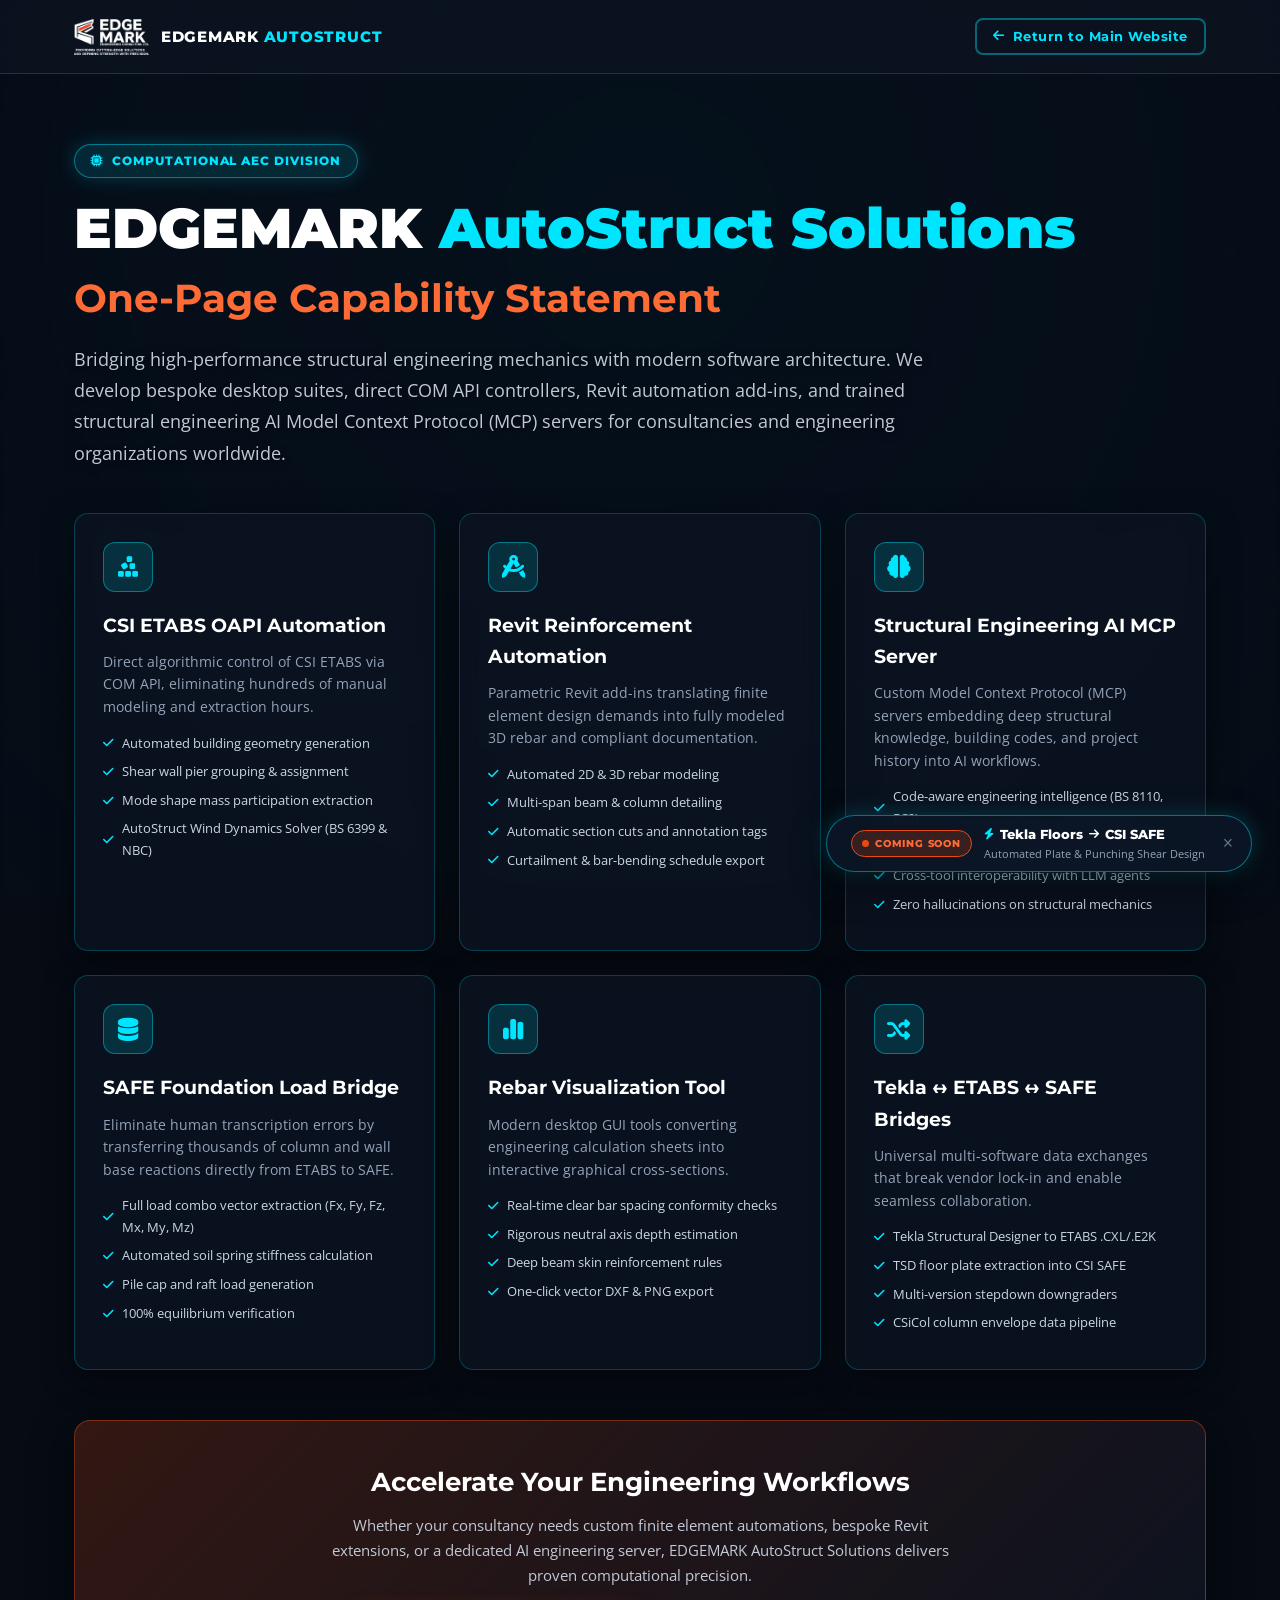
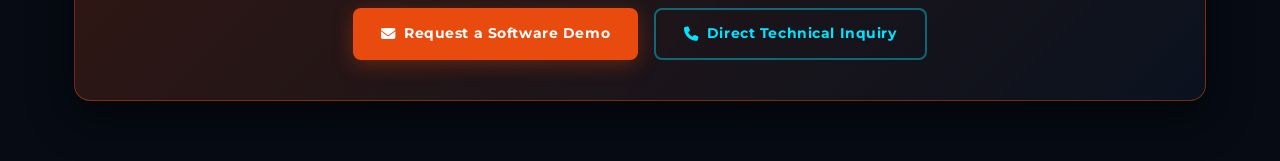
==== autostruct-capability.html @ 649b1bda "Fix NDT navigation buttons, restore matrix binary rain animation on automation cards, ensure front p" ====
<!DOCTYPE html>
<html lang="en">
<head>
  <meta charset="UTF-8" />
  <meta name="viewport" content="width=device-width, initial-scale=1.0" />
  <title>EDGEMARK AutoStruct Solutions | Capability Statement</title>
  <meta name="description" content="EDGEMARK AutoStruct Solutions — Computational engineering, custom software automation, AI MCP servers, and API integration for the AEC industry." />
  <link rel="icon" type="image/png" href="assets/images/logo-navbar.png" />
  <link rel="preconnect" href="https://fonts.googleapis.com" />
  <link rel="preconnect" href="https://fonts.gstatic.com" crossorigin />
  <link href="https://fonts.googleapis.com/css2?family=Montserrat:wght@400;600;700;800;900&family=Open+Sans:wght@400;500;600;700&family=Fira+Code:wght@400;600&display=swap" rel="stylesheet" />
  <link rel="stylesheet" href="https://cdnjs.cloudflare.com/ajax/libs/font-awesome/6.5.0/css/all.min.css" />
  <link rel="stylesheet" href="assets/css/style.css" />
  <style>
    body {
      background: #060b14;
      color: #e2e8f0;
      font-family: var(--font-body);
      position: relative;
      min-height: 100vh;
      overflow-x: hidden;
    }

    /* Fullscreen Matrix Background Canvas */
    #page-matrix-canvas {
      position: fixed;
      top: 0;
      left: 0;
      width: 100vw;
      height: 100vh;
      z-index: 0;
      pointer-events: none;
      opacity: 0.82;
      display: block;
    }

    /* Ambient gradient overlay so text remains 100% readable over falling code */
    .matrix-page-overlay {
      position: fixed;
      inset: 0;
      background: radial-gradient(circle at 50% 25%, rgba(6, 11, 20, 0.6) 0%, rgba(6, 11, 20, 0.88) 100%);
      z-index: 1;
      pointer-events: none;
    }

    .cap-back-nav {
      position: sticky;
      top: 0;
      z-index: 100;
      padding: 18px 0;
      background: rgba(11, 19, 32, 0.92);
      backdrop-filter: blur(12px);
      border-bottom: 1px solid rgba(0, 229, 255, 0.2);
    }

    .cap-hero {
      position: relative;
      z-index: 2;
      padding: 70px 0 60px;
    }

    .cap-badge {
      display: inline-flex;
      align-items: center;
      gap: 8px;
      background: rgba(0, 229, 255, 0.12);
      border: 1px solid rgba(0, 229, 255, 0.45);
      padding: 6px 16px;
      border-radius: 100px;
      color: #00e5ff;
      font-family: var(--font-head);
      font-size: 0.75rem;
      font-weight: 800;
      letter-spacing: 0.08em;
      text-transform: uppercase;
      margin-bottom: 18px;
      box-shadow: 0 0 20px rgba(0, 229, 255, 0.2);
    }

    .cap-title {
      font-family: var(--font-head);
      font-size: clamp(2.2rem, 4.5vw, 3.5rem);
      font-weight: 900;
      color: #ffffff;
      line-height: 1.15;
      margin-bottom: 18px;
    }

    .cap-subtitle {
      font-size: 1.15rem;
      color: #c2c9d6;
      max-width: 860px;
      line-height: 1.7;
      text-shadow: 0 2px 8px rgba(0, 0, 0, 0.7);
    }

    .cap-grid {
      display: grid;
      grid-template-columns: repeat(3, 1fr);
      gap: 24px;
      margin-top: 45px;
    }

    .cap-card {
      background: rgba(11, 19, 32, 0.85);
      backdrop-filter: blur(10px);
      border: 1px solid rgba(0, 229, 255, 0.22);
      border-radius: 14px;
      padding: 28px;
      transition: transform 0.3s ease, border-color 0.3s ease, box-shadow 0.3s ease;
      box-shadow: 0 10px 30px rgba(0, 0, 0, 0.5);
    }

    .cap-card:hover {
      transform: translateY(-5px);
      border-color: #00e5ff;
      box-shadow: 0 16px 45px rgba(0, 0, 0, 0.7), 0 0 25px rgba(0, 229, 255, 0.25);
    }

    .cap-card-icon {
      width: 50px;
      height: 50px;
      border-radius: 12px;
      background: rgba(0, 229, 255, 0.15);
      border: 1px solid rgba(0, 229, 255, 0.4);
      color: #00e5ff;
      display: flex;
      align-items: center;
      justify-content: center;
      font-size: 1.45rem;
      margin-bottom: 18px;
    }

    .cap-card h3 {
      font-family: var(--font-head);
      font-size: 1.18rem;
      font-weight: 700;
      color: #ffffff;
      margin-bottom: 10px;
    }

    .cap-card p {
      font-size: 0.88rem;
      color: #94a3b8;
      line-height: 1.6;
    }

    .cap-card ul {
      margin-top: 14px;
      padding-left: 0;
      list-style: none;
    }

    .cap-card ul li {
      font-size: 0.82rem;
      color: #cbd5e1;
      margin-bottom: 7px;
      display: flex;
      align-items: center;
      gap: 8px;
    }

    .cap-card ul li i {
      color: #00e5ff;
      font-size: 0.75rem;
    }

    .cap-cta {
      margin-top: 50px;
      background: linear-gradient(135deg, rgba(232, 75, 13, 0.2) 0%, rgba(11, 19, 32, 0.95) 100%);
      border: 1px solid rgba(232, 75, 13, 0.45);
      border-radius: 16px;
      padding: 40px;
      text-align: center;
      box-shadow: 0 14px 40px rgba(0, 0, 0, 0.6);
    }

    @media (max-width: 900px) {
      .cap-grid { grid-template-columns: 1fr; }
    }
  </style>
</head>
<body>

  <!-- Fullscreen Falling Matrix Digital Canvas -->
  <canvas id="page-matrix-canvas"></canvas>
  <div class="matrix-page-overlay"></div>

  <!-- Top Sticky Navigation Bar -->
  <header class="cap-back-nav">
    <div class="container" style="display:flex; justify-content:space-between; align-items:center;">
      <a href="index.html" style="display:flex; align-items:center; gap:12px; text-decoration:none;">
        <img src="assets/images/logo-navbar.png" alt="EDGEMARK" style="height:36px; width:auto;" />
        <span style="font-family:var(--font-head); font-weight:800; font-size:0.95rem; color:#fff; letter-spacing:0.05em;">EDGEMARK <span style="color:#00e5ff;">AUTOSTRUCT</span></span>
      </a>
      <a href="index.html#services" class="btn btn-outline" style="font-size:0.8rem; padding:6px 16px; border-color:rgba(0,229,255,0.4); color:#00e5ff;">
        <i class="fa-solid fa-arrow-left"></i> Return to Main Website
      </a>
    </div>
  </header>

  <!-- Capability Header -->
  <section class="cap-hero">
    <div class="container">
      <div class="cap-badge">
        <i class="fa-solid fa-microchip"></i> Computational AEC Division
      </div>
      <h1 class="cap-title">
        EDGEMARK <span style="color:#00e5ff;">AutoStruct Solutions</span><br />
        <span style="font-size:0.7em; color:var(--orange-light); font-weight:700;">One-Page Capability Statement</span>
      </h1>
      <p class="cap-subtitle">
        Bridging high-performance structural engineering mechanics with modern software architecture. We develop bespoke desktop suites, direct COM API controllers, Revit automation add-ins, and trained structural engineering AI Model Context Protocol (MCP) servers for consultancies and engineering organizations worldwide.
      </p>

      <!-- 6 Pillar Capabilities Grid -->
      <div class="cap-grid">

        <!-- 1: CSI ETABS Automation -->
        <div class="cap-card">
          <div class="cap-card-icon"><i class="fa-solid fa-cubes-stacked"></i></div>
          <h3>CSI ETABS OAPI Automation</h3>
          <p>Direct algorithmic control of CSI ETABS via COM API, eliminating hundreds of manual modeling and extraction hours.</p>
          <ul>
            <li><i class="fa-solid fa-check"></i> Automated building geometry generation</li>
            <li><i class="fa-solid fa-check"></i> Shear wall pier grouping &amp; assignment</li>
            <li><i class="fa-solid fa-check"></i> Mode shape mass participation extraction</li>
            <li><i class="fa-solid fa-check"></i> AutoStruct Wind Dynamics Solver (BS 6399 &amp; NBC)</li>
          </ul>
        </div>

        <!-- 2: Revit Reinforcement -->
        <div class="cap-card">
          <div class="cap-card-icon"><i class="fa-solid fa-compass-drafting"></i></div>
          <h3>Revit Reinforcement Automation</h3>
          <p>Parametric Revit add-ins translating finite element design demands into fully modeled 3D rebar and compliant documentation.</p>
          <ul>
            <li><i class="fa-solid fa-check"></i> Automated 2D &amp; 3D rebar modeling</li>
            <li><i class="fa-solid fa-check"></i> Multi-span beam &amp; column detailing</li>
            <li><i class="fa-solid fa-check"></i> Automatic section cuts and annotation tags</li>
            <li><i class="fa-solid fa-check"></i> Curtailment &amp; bar-bending schedule export</li>
          </ul>
        </div>

        <!-- 3: Trained AI MCP Server -->
        <div class="cap-card">
          <div class="cap-card-icon"><i class="fa-solid fa-brain"></i></div>
          <h3>Structural Engineering AI MCP Server</h3>
          <p>Custom Model Context Protocol (MCP) servers embedding deep structural knowledge, building codes, and project history into AI workflows.</p>
          <ul>
            <li><i class="fa-solid fa-check"></i> Code-aware engineering intelligence (BS 8110, EC2)</li>
            <li><i class="fa-solid fa-check"></i> Automated sanity checks on drift &amp; P-Delta</li>
            <li><i class="fa-solid fa-check"></i> Cross-tool interoperability with LLM agents</li>
            <li><i class="fa-solid fa-check"></i> Zero hallucinations on structural mechanics</li>
          </ul>
        </div>

        <!-- 4: Foundation Load Bridge -->
        <div class="cap-card">
          <div class="cap-card-icon"><i class="fa-solid fa-database"></i></div>
          <h3>SAFE Foundation Load Bridge</h3>
          <p>Eliminate human transcription errors by transferring thousands of column and wall base reactions directly from ETABS to SAFE.</p>
          <ul>
            <li><i class="fa-solid fa-check"></i> Full load combo vector extraction (Fx, Fy, Fz, Mx, My, Mz)</li>
            <li><i class="fa-solid fa-check"></i> Automated soil spring stiffness calculation</li>
            <li><i class="fa-solid fa-check"></i> Pile cap and raft load generation</li>
            <li><i class="fa-solid fa-check"></i> 100% equilibrium verification</li>
          </ul>
        </div>

        <!-- 5: Rebar Visualization Tool -->
        <div class="cap-card">
          <div class="cap-card-icon"><i class="fa-solid fa-chart-simple"></i></div>
          <h3>Rebar Visualization Tool</h3>
          <p>Modern desktop GUI tools converting engineering calculation sheets into interactive graphical cross-sections.</p>
          <ul>
            <li><i class="fa-solid fa-check"></i> Real-time clear bar spacing conformity checks</li>
            <li><i class="fa-solid fa-check"></i> Rigorous neutral axis depth estimation</li>
            <li><i class="fa-solid fa-check"></i> Deep beam skin reinforcement rules</li>
            <li><i class="fa-solid fa-check"></i> One-click vector DXF &amp; PNG export</li>
          </ul>
        </div>

        <!-- 6: Interoperability Bridges -->
        <div class="cap-card">
          <div class="cap-card-icon"><i class="fa-solid fa-shuffle"></i></div>
          <h3>Tekla &harr; ETABS &harr; SAFE Bridges</h3>
          <p>Universal multi-software data exchanges that break vendor lock-in and enable seamless collaboration.</p>
          <ul>
            <li><i class="fa-solid fa-check"></i> Tekla Structural Designer to ETABS .CXL/.E2K</li>
            <li><i class="fa-solid fa-check"></i> TSD floor plate extraction into CSI SAFE</li>
            <li><i class="fa-solid fa-check"></i> Multi-version stepdown downgraders</li>
            <li><i class="fa-solid fa-check"></i> CSiCol column envelope data pipeline</li>
          </ul>
        </div>

      </div>

      <!-- Capability CTA -->
      <div class="cap-cta">
        <h2 style="font-family:var(--font-head); font-size:1.6rem; color:#fff; margin-bottom:10px;">Accelerate Your Engineering Workflows</h2>
        <p style="color:#c2c9d6; max-width:650px; margin:0 auto 20px; font-size:0.95rem;">
          Whether your consultancy needs custom finite element automations, bespoke Revit extensions, or a dedicated AI engineering server, EDGEMARK AutoStruct Solutions delivers proven computational precision.
        </p>
        <div style="display:flex; justify-content:center; gap:16px; flex-wrap:wrap;">
          <a href="index.html#contact" class="btn btn-primary"><i class="fa-solid fa-envelope"></i> Request a Software Demo</a>
          <a href="mailto:wasleeyung@gmail.com" class="btn btn-outline" style="border-color:rgba(0,229,255,0.4); color:#00e5ff;"><i class="fa-solid fa-phone"></i> Direct Technical Inquiry</a>
        </div>
      </div>

    </div>
  </section>

  <!-- Fullscreen Matrix Rain Animation Engine -->
  <script>
    (function() {
      const canvas = document.getElementById('page-matrix-canvas');
      if (!canvas) return;
      const ctx = canvas.getContext('2d');

      let width = 0, height = 0, columns = 0, drops = [], speeds = [];
      const chars = '011001010111001010101011010010101XYZΔσμεθkN/m²ΣλETABS.SapModel.SetFrameLoad()def_calc_rebar_shear()=>0x4F8A;101010101010AutoStruct.run()Revit.CreateRebar()'.split('');
      const fontSize = 14;

      function resize() {
        width = canvas.width = window.innerWidth;
        height = canvas.height = window.innerHeight;
        columns = Math.max(1, Math.floor(width / fontSize));
        drops = [];
        speeds = [];
        for (let i = 0; i < columns; i++) {
          drops[i] = Math.random() * -60;
          speeds[i] = 1.8 + Math.random() * 1.6;
        }
      }

      resize();
      window.addEventListener('resize', resize);

      let lastTime = 0;
      const targetFps = 50;
      const interval = 1000 / targetFps;

      function draw(currentTime) {
        requestAnimationFrame(draw);

        if (currentTime - lastTime < interval) return;
        lastTime = currentTime;

        // Phosphor decay wash trail
        ctx.fillStyle = 'rgba(6, 11, 20, 0.16)';
        ctx.fillRect(0, 0, width, height);

        ctx.font = `${fontSize}px "Fira Code", "Courier New", monospace`;

        for (let i = 0; i < drops.length; i++) {
          const text = chars[Math.floor(Math.random() * chars.length)];
          const x = i * fontSize;
          const y = drops[i] * fontSize;

          // Glowing leader vs cyan matrix body
          if (Math.random() > 0.85) {
            ctx.fillStyle = '#ffffff';
            ctx.shadowBlur = 12;
            ctx.shadowColor = '#00f7ff';
          } else {
            ctx.fillStyle = '#00e5ff';
            ctx.shadowBlur = 6;
            ctx.shadowColor = '#0099cc';
          }

          ctx.fillText(text, x, y);

          if (y > height && Math.random() > 0.96) {
            drops[i] = 0;
          }
          drops[i] += speeds[i];
        }
      }

      requestAnimationFrame(draw);
    })();
  </script>

  <!-- Flashy Side Pill: Coming Soon (Tekla Floors -> CSI SAFE) -->
  <aside class="side-pill-ticker pill-visible" id="sidePillTicker" title="Next-Gen Feature Coming Soon">
    <div class="pill-pulse-ring"></div>
    <div class="pill-badge">
      <span class="pill-dot"></span>
      <span class="pill-tag">COMING SOON</span>
    </div>
    <div class="pill-text-wrap">
      <span class="pill-title"><i class="fa-solid fa-bolt" style="color:#00e5ff;"></i> Tekla Floors <i class="fa-solid fa-arrow-right"></i> CSI SAFE</span>
      <span class="pill-sub">Automated Plate &amp; Punching Shear Design</span>
    </div>
    <button class="pill-close" onclick="document.getElementById('sidePillTicker').style.display='none'" aria-label="Dismiss">&times;</button>
  </aside>

</body>
</html>
---- assets/css/style.css ----
/* ═══════════════════════════════════════════════════

   EDGEMARK Engineering Consulting Ltd.

   Portfolio Website — Main Stylesheet

   Brand: Navy #1A2D4F · Orange #E84B0D · White #FFFFFF

═══════════════════════════════════════════════════ */

/* ── RESET & BASE ───────────────────────────────── */

*, *::before, *::after { box-sizing: border-box; margin: 0; padding: 0; }

:root {

  --navy:        #1A2D4F;

  --navy-dark:   #111E34;

  --navy-light:  #243B63;

  --orange:      #E84B0D;

  --orange-light:#FF6B35;

  --white:       #FFFFFF;

  --off-white:   #F5F6FA;

  --gray-100:    #F0F2F7;

  --gray-200:    #DDE1EC;

  --gray-400:    #8A93A8;

  --gray-600:    #555F7A;

  --gray-800:    #2E3A54;

  --font-head: 'Montserrat', sans-serif;

  --font-body: 'Open Sans', sans-serif;

  --radius:      12px;

  --radius-lg:   20px;

  --shadow-sm:   0 2px 12px rgba(26,45,79,0.08);

  --shadow-md:   0 8px 32px rgba(26,45,79,0.14);

  --shadow-lg:   0 20px 60px rgba(26,45,79,0.20);

  --transition:  0.3s cubic-bezier(0.4, 0, 0.2, 1);

  --nav-h:       88px;

}

html { scroll-behavior: smooth; font-size: 16px; }

body {

  font-family: var(--font-body);

  color: var(--gray-800);

  background: var(--white);

  line-height: 1.65;

  overflow-x: hidden;

}

a { color: inherit; text-decoration: none; }

ul { list-style: none; }

img { max-width: 100%; display: block; }

button { cursor: pointer; border: none; background: none; }

/* ── UTILITY ─────────────────────────────────────── */

.container { max-width: 1180px; margin: 0 auto; padding: 0 24px; }

.section { padding: 100px 0; }

.section-dark { background: var(--navy-dark); }

.accent { color: var(--orange); }

.accent-icon { color: var(--orange); font-size: 1.8rem; margin-right: 16px; }

.section-label {

  font-family: var(--font-head);

  font-size: 0.72rem;

  font-weight: 700;

  letter-spacing: 0.18em;

  text-transform: uppercase;

  color: var(--orange);

  margin-bottom: 10px;

}

.section-label.light { color: var(--orange-light); }

.section-title {

  font-family: var(--font-head);

  font-size: clamp(2rem, 4vw, 2.8rem);

  font-weight: 800;

  color: var(--navy);

  line-height: 1.15;

  margin-bottom: 16px;

}

.section-title.light { color: var(--white); }

.section-desc {

  font-size: 1.05rem;

  color: var(--gray-600);

  max-width: 580px;

}

.section-desc.light { color: var(--gray-200); }

.section-header { text-align: center; margin-bottom: 64px; }

.section-header .section-desc { margin: 0 auto; }

/* ── BUTTONS ─────────────────────────────────────── */

.btn {

  display: inline-flex;

  align-items: center;

  gap: 8px;

  font-family: var(--font-head);

  font-weight: 700;

  font-size: 0.9rem;

  letter-spacing: 0.04em;

  padding: 12px 28px;

  border-radius: 8px;

  transition: var(--transition);

  cursor: pointer;

}

.btn-primary {

  background: var(--orange);

  color: var(--white);

  box-shadow: 0 4px 20px rgba(232,75,13,0.35);

}

.btn-primary:hover {

  background: var(--orange-light);

  transform: translateY(-2px);

  box-shadow: 0 8px 28px rgba(232,75,13,0.45);

}

.btn-outline {

  background: transparent;

  color: var(--white);

  border: 2px solid rgba(255,255,255,0.4);

}

.btn-outline:hover {

  background: rgba(255,255,255,0.1);

  border-color: var(--white);

}

.btn-lg { padding: 16px 36px; font-size: 1rem; border-radius: 10px; }

.btn-block { width: 100%; justify-content: center; }

/* ── NAVBAR ──────────────────────────────────────── */

.navbar {

  position: fixed;

  top: 0; left: 0; right: 0;

  height: var(--nav-h);

  z-index: 1000;

  transition: background var(--transition), box-shadow var(--transition);

}

.navbar.scrolled {

  background: var(--navy-dark);

  box-shadow: var(--shadow-md);

}

.nav-container {

  max-width: 1200px;

  margin: 0 auto;

  padding: 0 24px;

  height: 100%;

  display: flex;

  align-items: center;

  gap: 36px;

}

.nav-logo {

  display: flex;

  align-items: center;

  text-decoration: none;

  padding: 4px 0;

}

.nav-logo img {

  height: 64px;

  max-height: 72px;

  width: auto;

  object-fit: contain;

  display: block;

  transition: transform 0.3s ease, filter 0.3s ease;

  filter: drop-shadow(0 2px 8px rgba(0,0,0,0.5));

}

.nav-logo:hover img {

  transform: scale(1.05);

  filter: drop-shadow(0 4px 14px rgba(232,75,13,0.35));

}

.nav-links {

  display: flex;

  gap: 32px;

  flex: 1;

  justify-content: center;

}

.nav-link {

  font-family: var(--font-head);

  font-size: 0.85rem;

  font-weight: 600;

  letter-spacing: 0.04em;

  color: rgba(255,255,255,0.8);

  transition: color var(--transition);

  position: relative;

  padding-bottom: 4px;

}

.nav-link::after {

  content: '';

  position: absolute;

  bottom: 0; left: 0;

  width: 0; height: 2px;

  background: var(--orange);

  transition: width var(--transition);

}

.nav-link:hover, .nav-link.active { color: var(--white); }

.nav-link:hover::after, .nav-link.active::after { width: 100%; }

.nav-cta { flex-shrink: 0; }

.nav-hamburger {

  display: none;

  flex-direction: column;

  gap: 5px;

  padding: 8px;

  margin-left: auto;

}

.nav-hamburger span {

  display: block;

  width: 24px; height: 2px;

  background: var(--white);

  border-radius: 2px;

  transition: var(--transition);

}

/* ── HERO ────────────────────────────────────────── */

.hero {

  min-height: 100vh;

  background: var(--navy-dark);

  position: relative;

  display: flex;

  align-items: center;

  overflow: hidden;

}

/* Background Construction Slider */

.hero-slider {

  position: absolute;

  inset: 0;

  z-index: 0;

  overflow: hidden;

}

.hero-slide {
  position: absolute;
  inset: 0;
  background-size: cover;
  background-position: center center;
  opacity: 0;
  transform: translateX(45px) scale(1.05);
  transition: opacity 1.8s ease-in-out, transform 6s cubic-bezier(0.16, 1, 0.3, 1);
  filter: brightness(0.38) contrast(1.15);
  pointer-events: none;
  will-change: opacity, transform;
}

.hero-slide.active {
  opacity: 1;
  transform: translateX(0) scale(1);
}

.hero-slide.prev {
  opacity: 0;
  transform: translateX(-45px) scale(0.97);
  transition: opacity 1.8s ease-in-out, transform 1.8s ease-in-out;
}

.hero-bg-grid {

  position: absolute;

  inset: 0;

  z-index: 1;

  background-image:

    linear-gradient(rgba(255,255,255,0.03) 1px, transparent 1px),

    linear-gradient(90deg, rgba(255,255,255,0.03) 1px, transparent 1px);

  background-size: 60px 60px;

}

.hero-bg-overlay {

  position: absolute;

  inset: 0;

  z-index: 1;

  background: linear-gradient(135deg, rgba(17, 30, 52, 0.85) 0%, rgba(17, 30, 52, 0.65) 50%, rgba(17, 30, 52, 0.90) 100%),

              radial-gradient(ellipse at 70% 50%, rgba(232,75,13,0.18) 0%, transparent 65%);

}

.hero-container {

  position: relative;

  z-index: 2;

  max-width: 1180px;

  margin: 0 auto;

  padding: 120px 24px 80px;

}

.hero-badge {

  display: inline-flex;

  align-items: center;

  gap: 10px;

  background: rgba(232,75,13,0.12);

  border: 1px solid rgba(232,75,13,0.3);

  border-radius: 100px;

  padding: 8px 18px;

  font-family: var(--font-head);

  font-size: 0.75rem;

  font-weight: 700;

  letter-spacing: 0.1em;

  text-transform: uppercase;

  color: var(--orange-light);

  margin-bottom: 28px;

}

.hero-badge-dot {

  width: 8px; height: 8px;

  background: var(--orange);

  border-radius: 50%;

  animation: pulse 2s infinite;

}

@keyframes pulse {

  0%, 100% { opacity: 1; transform: scale(1); }

  50% { opacity: 0.6; transform: scale(1.3); }

}

.hero-title {

  font-family: var(--font-head);

  font-size: clamp(3rem, 7vw, 5.5rem);

  font-weight: 900;

  line-height: 1.05;

  color: var(--white);

  margin-bottom: 24px;

}

.hero-title-line { display: block; }

.hero-title-line.accent { color: var(--orange); }

.hero-subtitle {

  font-size: clamp(1rem, 1.8vw, 1.2rem);

  color: rgba(255,255,255,0.72);

  max-width: 620px;

  line-height: 1.7;

  margin-bottom: 44px;

}

.hero-actions { display: flex; gap: 16px; flex-wrap: wrap; margin-bottom: 72px; }

.hero-stats {

  display: flex;

  gap: 0;

  align-items: center;

  flex-wrap: wrap;

  border-top: 1px solid rgba(255,255,255,0.1);

  padding-top: 40px;

}

.stat-item {

  display: flex;

  flex-direction: column;

  padding: 0 40px 0 0;

}

.stat-item:first-child { padding-left: 0; }

.stat-number {

  font-family: var(--font-head);

  font-size: 2.4rem;

  font-weight: 900;

  color: var(--orange);

  line-height: 1;

}

.stat-unit {

  font-family: var(--font-head);

  font-size: 1.5rem;

  font-weight: 900;

  color: var(--orange);

}

.stat-label {

  font-size: 0.78rem;

  color: rgba(255,255,255,0.5);

  font-weight: 500;

  margin-top: 6px;

  letter-spacing: 0.03em;

}

.stat-divider {

  width: 1px;

  height: 50px;

  background: rgba(255,255,255,0.1);

  margin: 0 40px;

}

.hero-scroll {

  position: absolute;

  bottom: 32px; left: 50%;

  transform: translateX(-50%);

  color: rgba(255,255,255,0.4);

  font-size: 1.3rem;

  animation: bounce 2s infinite;

  z-index: 2;

}

@keyframes bounce {

  0%, 100% { transform: translateX(-50%) translateY(0); }

  50% { transform: translateX(-50%) translateY(8px); }

}

/* ── MARQUEE ─────────────────────────────────────── */

.marquee-strip {

  background: var(--orange);

  padding: 14px 0;

  overflow: hidden;

}

.marquee-track {

  display: flex;

  gap: 32px;

  animation: marquee 30s linear infinite;

  white-space: nowrap;

}

.marquee-track span {

  font-family: var(--font-head);

  font-size: 0.8rem;

  font-weight: 700;

  letter-spacing: 0.08em;

  text-transform: uppercase;

  color: var(--white);

  flex-shrink: 0;

}

.marquee-track .dot { opacity: 0.6; }

@keyframes marquee {

  from { transform: translateX(0); }

  to { transform: translateX(-50%); }

}

/* ── ABOUT ───────────────────────────────────────── */

.about-grid {

  display: grid;

  grid-template-columns: 1fr 1fr;

  gap: 80px;

  align-items: center;

}

.about-visual { position: relative; }

.about-logo-block {

  position: relative;

  background: var(--gray-100);

  border-radius: var(--radius-lg);

  padding: 48px;

  display: flex;

  align-items: center;

  justify-content: center;

  overflow: hidden;

}

.about-logo-block::before {

  content: '';

  position: absolute;

  top: 0; left: 0;

  width: 6px; height: 100%;

  background: var(--orange);

  border-radius: var(--radius-lg) 0 0 var(--radius-lg);

}

.about-logo-img { max-width: 340px; width: 100%; }

.about-portrait-img {

  width: 100%;

  max-width: 360px;

  height: 420px;

  object-fit: cover;

  object-position: center top;

  border-radius: var(--radius);

  box-shadow: 0 16px 40px rgba(0, 0, 0, 0.45);

}

.about-cards {

  display: grid;

  grid-template-columns: 1fr 1fr 1fr;

  gap: 12px;

  margin-top: 20px;

}

.mini-card {

  background: var(--navy-dark);

  color: var(--white);

  border-radius: 10px;

  padding: 14px 12px;

  text-align: center;

  font-family: var(--font-head);

  font-size: 0.72rem;

  font-weight: 700;

  letter-spacing: 0.03em;

  display: flex;

  flex-direction: column;

  align-items: center;

  gap: 8px;

  transition: var(--transition);

}

.mini-card i { font-size: 1.3rem; color: var(--orange); }

.mini-card:hover { background: var(--navy); transform: translateY(-3px); }

.about-lead {

  font-size: 1.15rem;

  font-weight: 600;

  color: var(--navy);

  line-height: 1.6;

  margin-bottom: 20px;

}

.about-body { color: var(--gray-600); margin-bottom: 16px; line-height: 1.75; }

.about-tagline {

  display: flex;

  align-items: flex-start;

  gap: 14px;

  background: var(--navy-dark);

  color: var(--white);

  border-radius: 10px;

  padding: 20px 24px;

  margin-top: 32px;

}

.about-tagline i { color: var(--orange); font-size: 1.5rem; flex-shrink: 0; margin-top: 4px; }

.about-tagline blockquote {

  font-family: var(--font-head);

  font-weight: 700;

  font-size: 1rem;

  line-height: 1.5;

  font-style: normal;

}

/* ── SPECIALIZATIONS SEGMENT ────────────────────── */

.specs-quad-grid {

  display: grid;

  grid-template-columns: repeat(2, 1fr);

  gap: 32px;

}

.spec-quad-card {

  background: rgba(255, 255, 255, 0.04);

  border: 1px solid rgba(255, 255, 255, 0.09);

  border-radius: var(--radius-lg);

  padding: 38px 32px;

  display: flex;

  flex-direction: column;

  position: relative;

  overflow: hidden;

  transition: var(--transition);

}

.spec-quad-card:hover {

  background: rgba(255, 255, 255, 0.07);

  border-color: var(--orange);

  transform: translateY(-6px);

  box-shadow: 0 20px 50px rgba(0,0,0,0.4);

}

.spec-card-matrix {

  border-color: rgba(0, 229, 255, 0.25);

  box-shadow: inset 0 0 30px rgba(0, 180, 255, 0.05);

}

.spec-card-matrix:hover {

  border-color: #00e5ff !important;

  box-shadow: 0 20px 50px rgba(0,0,0,0.5), inset 0 0 30px rgba(0, 229, 255, 0.12) !important;

}

.spec-card-top {

  display: flex;

  align-items: center;

  justify-content: space-between;

  margin-bottom: 22px;

}

.spec-quad-icon {

  width: 58px;

  height: 58px;

  border-radius: 14px;

  background: rgba(232, 75, 13, 0.14);

  border: 1px solid rgba(232, 75, 13, 0.3);

  display: flex;

  align-items: center;

  justify-content: center;

  font-size: 1.5rem;

  color: var(--orange);

}

.spec-tag-accent {

  font-family: var(--font-head);

  font-size: 0.7rem;

  font-weight: 700;

  letter-spacing: 0.06em;

  text-transform: uppercase;

  color: var(--orange-light);

  background: rgba(232, 75, 13, 0.1);

  border: 1px solid rgba(232, 75, 13, 0.25);

  padding: 5px 12px;

  border-radius: 100px;

}

.spec-quad-card h3 {

  font-family: var(--font-head);

  font-size: 1.35rem;

  font-weight: 800;

  color: #ffffff;

  margin-bottom: 12px;

  line-height: 1.3;

}

.spec-lead {

  font-size: 0.95rem;

  color: #c0c8d6;

  line-height: 1.65;

  margin-bottom: 22px;

}

/* Video player wrap inside Construction Sequence card */
.spec-video-wrap {
  position: relative;
  width: 100%;
  height: 230px;
  border-radius: 10px;
  overflow: hidden;
  margin-bottom: 20px;
  border: 1px solid rgba(255, 255, 255, 0.18);
  box-shadow: 0 8px 24px rgba(0, 0, 0, 0.45);
  background: #000000;
  display: flex;
  align-items: center;
  justify-content: center;
}
.spec-video-player {
  width: 100%;
  height: 100%;
  object-fit: contain;
  display: block;
  background-color: #000000;
}
.spec-video-badge {
  position: absolute;
  bottom: 10px;
  left: 12px;
  background: rgba(11, 19, 32, 0.85);
  backdrop-filter: blur(6px);
  color: #fff;
  font-family: var(--font-head);
  font-size: 0.7rem;
  font-weight: 700;
  letter-spacing: 0.04em;
  padding: 4px 10px;
  border-radius: 6px;
  display: flex;
  align-items: center;
  gap: 6px;
  border: 1px solid rgba(255, 255, 255, 0.15);
}
.spec-video-badge i {
  color: var(--orange-light);
  font-size: 0.65rem;
}

.spec-pt-media-strip {

  display: grid;

  grid-template-columns: repeat(3, 1fr);

  gap: 10px;

  margin-bottom: 20px;

}

.spec-pt-thumb {

  position: relative;

  height: 85px;

  border-radius: 8px;

  overflow: hidden;

  border: 1px solid rgba(255, 255, 255, 0.15);

  box-shadow: 0 4px 12px rgba(0, 0, 0, 0.3);

  transition: var(--transition);

}

.spec-pt-thumb img {

  width: 100%;

  height: 100%;

  object-fit: cover;

  display: block;

  transition: transform 0.4s ease;

}

.spec-pt-thumb:hover img {

  transform: scale(1.08);

}

.pt-thumb-label {

  position: absolute;

  bottom: 0;

  left: 0;

  right: 0;

  background: rgba(11, 19, 32, 0.85);

  backdrop-filter: blur(4px);

  color: #fff;

  font-size: 0.65rem;

  font-weight: 700;

  padding: 3px 6px;

  display: flex;

  align-items: center;

  gap: 4px;

}

.pt-thumb-label i {

  color: var(--orange-light);

  font-size: 0.65rem;

}

.spec-bullets {

  display: flex;

  flex-direction: column;

  gap: 10px;

  margin-bottom: 26px;

}

.spec-bullets li {

  display: flex;

  align-items: flex-start;

  gap: 12px;

  font-size: 0.88rem;

  color: rgba(255, 255, 255, 0.78);

  line-height: 1.55;

}

.spec-bullets li i {

  color: var(--orange);

  font-size: 0.8rem;

  margin-top: 4px;

  flex-shrink: 0;

}

.spec-footer-badge {

  margin-top: auto;

  padding-top: 18px;

  border-top: 1px solid rgba(255, 255, 255, 0.08);

  font-family: var(--font-head);

  font-size: 0.78rem;

  font-weight: 700;

  color: var(--orange-light);

  display: flex;

  align-items: center;

  gap: 8px;

  letter-spacing: 0.03em;

}

/* ── SERVICES ────────────────────────────────────── */

.services-grid {

  display: grid;

  grid-template-columns: repeat(3, 1fr);

  gap: 24px;

}

.service-card {

  background: rgba(255,255,255,0.04);

  border: 1px solid rgba(255,255,255,0.08);

  border-radius: var(--radius-lg);

  padding: 36px 28px;

  transition: var(--transition);

  position: relative;

  overflow: hidden;

}

.service-card-automation {

  background: #0d1726 !important;

  border-color: rgba(0, 220, 255, 0.4) !important;

  box-shadow: 0 10px 30px rgba(0, 0, 0, 0.5), inset 0 0 25px rgba(0, 180, 255, 0.08) !important;

  position: relative;

  overflow: hidden;

}

.spec-card-matrix {

  background: #091322 !important;

  border-color: rgba(0, 229, 255, 0.4) !important;

  box-shadow: 0 10px 30px rgba(0, 0, 0, 0.5), inset 0 0 30px rgba(0, 180, 255, 0.08) !important;

  position: relative;

  overflow: hidden;

}

.service-subbranch-badge {

  display: inline-flex;

  align-items: center;

  gap: 6px;

  background: rgba(0, 229, 255, 0.15);

  border: 1px solid rgba(0, 229, 255, 0.45);

  padding: 4px 10px;

  border-radius: 100px;

  font-family: var(--font-head);

  font-size: 0.68rem;

  font-weight: 800;

  color: #00e5ff;

  letter-spacing: 0.05em;

  text-transform: uppercase;

  margin-bottom: 12px;

}

.service-card-automation:hover {

  border-color: #00e5ff !important;

  box-shadow: 0 20px 50px rgba(0,0,0,0.6), inset 0 0 35px rgba(0, 229, 255, 0.18) !important;

}

.service-card > *:not(.card-matrix-canvas) {

  position: relative;

  z-index: 2;

}

.spec-quad-card > *:not(.card-matrix-canvas) {

  position: relative;

  z-index: 2;

}

.card-matrix-canvas {

  position: absolute;

  top: 0;

  left: 0;

  width: 100%;

  height: 100%;

  z-index: 1;

  pointer-events: none;

  opacity: 0.95;

  display: block;

}

.service-card:hover {

  background: rgba(255,255,255,0.07);

  border-color: rgba(232,75,13,0.4);

  transform: translateY(-6px);

  box-shadow: 0 20px 50px rgba(0,0,0,0.3);

}

.service-icon {

  width: 60px; height: 60px;

  background: rgba(232,75,13,0.12);

  border-radius: 14px;

  display: flex;

  align-items: center;

  justify-content: center;

  margin-bottom: 24px;

  font-size: 1.6rem;

  color: var(--orange);

  transition: var(--transition);

}

.service-card:hover .service-icon {

  background: var(--orange);

  color: var(--white);

}

.service-card h3 {

  font-family: var(--font-head);

  font-size: 1.1rem;

  font-weight: 700;

  color: var(--white);

  margin-bottom: 12px;

}

.service-card p { color: rgba(255,255,255,0.6); font-size: 0.9rem; line-height: 1.65; margin-bottom: 20px; }

.service-list { display: flex; flex-direction: column; gap: 8px; }

.service-list li {

  display: flex;

  align-items: center;

  gap: 10px;

  font-size: 0.85rem;

  color: rgba(255,255,255,0.7);

}

.service-list li i { color: var(--orange); font-size: 0.75rem; flex-shrink: 0; }

/* ── PHILOSOPHY SECTION ─────────────────────────── */

.philosophy-quote-card {

  background: rgba(255, 255, 255, 0.05);

  border-left: 4px solid var(--orange);

  border-radius: var(--radius);

  padding: 32px 36px;

  display: flex;

  gap: 24px;

  align-items: flex-start;

  margin-bottom: 48px;

  backdrop-filter: blur(8px);

  border-top: 1px solid rgba(255,255,255,0.08);

  border-right: 1px solid rgba(255,255,255,0.08);

  border-bottom: 1px solid rgba(255,255,255,0.08);

}

.philosophy-quote-card .quote-icon i {

  font-size: 2.2rem;

  color: var(--orange);

  margin-top: 4px;

}

.philosophy-quote-card .quote-text p {

  font-size: 1.12rem;

  line-height: 1.8;

  color: rgba(255, 255, 255, 0.9);

  font-style: italic;

  margin-bottom: 14px;

}

.philosophy-quote-card .quote-author {

  font-family: var(--font-head);

  font-size: 0.88rem;

  font-weight: 700;

  letter-spacing: 0.05em;

  color: var(--orange-light);

  text-transform: uppercase;

}

.principles-grid {

  display: grid;

  grid-template-columns: repeat(4, 1fr);

  gap: 24px;

}

.principle-card {

  background: rgba(255, 255, 255, 0.03);

  border: 1px solid rgba(255, 255, 255, 0.08);

  border-radius: var(--radius);

  padding: 32px 24px;

  position: relative;

  transition: var(--transition);

}

.principle-card:hover {

  background: rgba(255, 255, 255, 0.07);

  border-color: var(--orange);

  transform: translateY(-6px);

  box-shadow: 0 16px 40px rgba(0,0,0,0.3);

}

.principle-number {

  position: absolute;

  top: 18px;

  right: 20px;

  font-family: var(--font-head);

  font-size: 1.6rem;

  font-weight: 900;

  color: rgba(255, 255, 255, 0.1);

}

.principle-icon {

  font-size: 1.8rem;

  color: var(--orange);

  margin-bottom: 18px;

}

.principle-card h3 {

  font-family: var(--font-head);

  font-size: 1.05rem;

  font-weight: 700;

  color: var(--white);

  margin-bottom: 12px;

  line-height: 1.35;

}

.principle-card p {

  font-size: 0.88rem;

  color: rgba(255, 255, 255, 0.65);

  line-height: 1.65;

}

/* ── FLAGSHIP 49-STOREY HERO SHOWCASE ───────────── */

.flagship-hero-banner {

  display: grid;

  grid-template-columns: 1fr 1.35fr;

  gap: 48px;

  background: rgba(255, 255, 255, 0.03);

  border: 1px solid rgba(255, 255, 255, 0.1);

  border-radius: var(--radius-lg);

  padding: 40px;

  margin-bottom: 56px;

  box-shadow: 0 20px 60px rgba(0,0,0,0.4);

}

.flagship-images-duo {

  display: flex;

  gap: 16px;

  align-items: stretch;

}

.flagship-img-card {

  flex: 1;

  background: rgba(0, 0, 0, 0.35);

  border-radius: var(--radius);

  border: 1px solid rgba(255, 255, 255, 0.08);

  overflow: hidden;

  display: flex;

  flex-direction: column;

}

.flagship-img-label {

  padding: 10px 14px;

  font-family: var(--font-head);

  font-size: 0.72rem;

  font-weight: 700;

  letter-spacing: 0.05em;

  text-transform: uppercase;

  color: var(--orange-light);

  background: rgba(26, 45, 79, 0.8);

  border-bottom: 1px solid rgba(255,255,255,0.06);

  display: flex;

  align-items: center;

  gap: 8px;

}

.flagship-full-img {

  width: 100%;

  height: 520px;

  object-fit: cover;

  object-position: center top;

  transition: transform 0.5s ease;

}

.flagship-img-card:hover .flagship-full-img {

  transform: scale(1.03);

}

.flagship-narrative {

  display: flex;

  flex-direction: column;

  justify-content: center;

}

.flagship-header-row {

  display: flex;

  align-items: center;

  justify-content: space-between;

  gap: 16px;

  flex-wrap: wrap;

  margin-bottom: 20px;

}

.flagship-badge-main {

  display: inline-flex;

  flex-direction: column;

}

.badge-accent {

  font-family: var(--font-head);

  font-size: 1.5rem;

  font-weight: 900;

  color: var(--orange);

  letter-spacing: 0.05em;

}

.badge-sub {

  font-size: 0.82rem;

  color: rgba(255, 255, 255, 0.65);

  text-transform: uppercase;

  letter-spacing: 0.05em;

}

.flagship-award {

  display: inline-flex;

  align-items: center;

  gap: 8px;

  background: rgba(232, 75, 13, 0.15);

  border: 1px solid rgba(232, 75, 13, 0.4);

  color: #ff9d66;

  font-family: var(--font-head);

  font-size: 0.76rem;

  font-weight: 700;

  padding: 6px 14px;

  border-radius: 100px;

}

.flagship-subtitle-text {

  font-family: var(--font-head);

  font-size: 1.25rem;

  font-weight: 700;

  color: var(--white);

  line-height: 1.45;

  margin-bottom: 16px;

}

.flagship-p {

  color: rgba(255, 255, 255, 0.75);

  font-size: 0.95rem;

  line-height: 1.7;

  margin-bottom: 24px;

}

.flagship-engineering-focus h4 {

  font-family: var(--font-head);

  font-size: 0.92rem;

  font-weight: 800;

  letter-spacing: 0.06em;

  text-transform: uppercase;

  color: var(--white);

  margin-bottom: 16px;

  display: flex;

  align-items: center;

  gap: 10px;

}

.focus-grid {

  display: grid;

  grid-template-columns: 1fr 1fr;

  gap: 14px;

  margin-bottom: 28px;

}

.focus-item {

  display: flex;

  align-items: flex-start;

  gap: 12px;

  background: rgba(255, 255, 255, 0.04);

  border: 1px solid rgba(255, 255, 255, 0.06);

  border-radius: 8px;

  padding: 12px 14px;

}

.focus-item i {

  color: var(--orange);

  font-size: 1.1rem;

  margin-top: 3px;

  flex-shrink: 0;

}

.focus-item strong {

  font-family: var(--font-head);

  font-size: 0.82rem;

  color: var(--white);

  display: block;

  margin-bottom: 3px;

}

.focus-item p {

  font-size: 0.78rem;

  color: rgba(255, 255, 255, 0.6);

  line-height: 1.5;

  margin: 0;

}

.flagship-meta-tags {

  display: flex;

  flex-wrap: wrap;

  gap: 8px;

}

.flagship-meta-tags span {

  background: rgba(255, 255, 255, 0.07);

  border: 1px solid rgba(255, 255, 255, 0.12);

  color: rgba(255, 255, 255, 0.85);

  font-family: var(--font-head);

  font-size: 0.72rem;

  font-weight: 600;

  padding: 6px 14px;

  border-radius: 100px;

}

/* ── PROJECT MODAL POPUP & INTERACTION ─────────── */

.project-modal-backdrop {

  position: fixed;

  inset: 0;

  background: rgba(10, 18, 34, 0.88);

  backdrop-filter: blur(10px);

  z-index: 2000;

  display: flex;

  align-items: center;

  justify-content: center;

  padding: 24px;

  opacity: 0;

  pointer-events: none;

  transition: opacity 0.35s ease;

}

.project-modal-backdrop.active {

  opacity: 1;

  pointer-events: auto;

}

.project-modal-window {

  background: #111e34;

  border: 1px solid rgba(255, 255, 255, 0.12);

  border-radius: var(--radius-lg);

  max-width: 900px;

  width: 100%;

  max-height: 90vh;

  overflow-y: auto;

  position: relative;

  box-shadow: 0 30px 80px rgba(0,0,0,0.6);

  transform: translateY(20px) scale(0.97);

  transition: transform 0.35s cubic-bezier(0.4,0,0.2,1);

}

.project-modal-backdrop.active .project-modal-window {

  transform: translateY(0) scale(1);

}

.modal-close-btn {

  position: absolute;

  top: 20px;

  right: 20px;

  width: 40px;

  height: 40px;

  border-radius: 50%;

  background: rgba(255,255,255,0.08);

  color: #ffffff;

  display: flex;

  align-items: center;

  justify-content: center;

  font-size: 1.1rem;

  border: 1px solid rgba(255,255,255,0.15);

  transition: var(--transition);

  z-index: 10;

  cursor: pointer;

}

.modal-close-btn:hover {

  background: var(--orange);

  border-color: var(--orange);

  transform: rotate(90deg);

}

.modal-hero-img-wrap {

  width: 100%;

  height: 380px;

  background: #080e18;

  position: relative;

  overflow: hidden;

}

.modal-hero-img {

  width: 100%;

  height: 100%;

  object-fit: cover;

  object-position: center top;

}

.modal-gallery-strip {

  position: absolute;

  bottom: 14px;

  left: 20px;

  right: 20px;

  display: flex;

  gap: 10px;

  z-index: 10;

  overflow-x: auto;

  padding: 6px;

  background: rgba(11, 19, 32, 0.75);

  backdrop-filter: blur(8px);

  border-radius: 8px;

  border: 1px solid rgba(255, 255, 255, 0.12);

}

.modal-thumb-btn {

  width: 72px;

  height: 48px;

  border-radius: 6px;

  overflow: hidden;

  border: 2px solid transparent;

  cursor: pointer;

  padding: 0;

  flex-shrink: 0;

  background: #000;

  transition: var(--transition);

}

.modal-thumb-btn img {

  width: 100%;

  height: 100%;

  object-fit: cover;

  display: block;

}

.modal-thumb-btn:hover {

  border-color: var(--orange-light);

  transform: translateY(-2px);

}

.modal-thumb-btn.active {

  border-color: var(--orange);

  box-shadow: 0 0 10px rgba(232, 75, 13, 0.6);

}

.modal-content-inner {

  padding: 40px;

}

.modal-tag {

  display: inline-block;

  font-family: var(--font-head);

  font-size: 0.72rem;

  font-weight: 700;

  letter-spacing: 0.08em;

  text-transform: uppercase;

  color: var(--orange-light);

  background: rgba(232,75,13,0.15);

  border: 1px solid rgba(232,75,13,0.3);

  padding: 6px 14px;

  border-radius: 100px;

  margin-bottom: 16px;

}

.modal-title {

  font-family: var(--font-head);

  font-size: clamp(1.6rem, 3vw, 2.2rem);

  font-weight: 800;

  color: #ffffff;

  margin-bottom: 8px;

  line-height: 1.25;

}

.modal-loc {

  font-size: 0.92rem;

  color: var(--orange-light);

  font-weight: 600;

  margin-bottom: 24px;

  display: flex;

  align-items: center;

  gap: 8px;

}

.modal-specs-grid {

  display: grid;

  grid-template-columns: repeat(3, 1fr);

  gap: 16px;

  margin-bottom: 32px;

}

.modal-spec-card {

  background: rgba(255,255,255,0.04);

  border: 1px solid rgba(255,255,255,0.08);

  border-radius: 10px;

  padding: 16px;

}

.modal-spec-card span {

  display: block;

  font-size: 0.75rem;

  color: rgba(255,255,255,0.5);

  text-transform: uppercase;

  letter-spacing: 0.05em;

  margin-bottom: 4px;

}

.modal-spec-card strong {

  font-family: var(--font-head);

  font-size: 1rem;

  color: #ffffff;

  font-weight: 700;

}

.modal-body-text {

  color: #c2c9d6;

  font-size: 1rem;

  line-height: 1.8;

  margin-bottom: 24px;

}

.modal-highlights {

  background: rgba(255,255,255,0.03);

  border-left: 3px solid var(--orange);

  border-radius: 0 8px 8px 0;

  padding: 20px 24px;

  margin-bottom: 32px;

}

.modal-highlights h4 {

  font-family: var(--font-head);

  font-size: 0.88rem;

  font-weight: 700;

  text-transform: uppercase;

  letter-spacing: 0.06em;

  color: #ffffff;

  margin-bottom: 12px;

}

.modal-highlights ul {

  display: flex;

  flex-direction: column;

  gap: 8px;

}

.modal-highlights li {

  display: flex;

  align-items: flex-start;

  gap: 10px;

  font-size: 0.9rem;

  color: rgba(255,255,255,0.8);

}

.modal-highlights li i {

  color: var(--orange);

  margin-top: 4px;

  font-size: 0.8rem;

}

.modal-tech-pills {

  display: flex;

  flex-wrap: wrap;

  gap: 8px;

  margin-bottom: 32px;

}

.modal-tech-pills span {

  background: rgba(232,75,13,0.12);

  border: 1px solid rgba(232,75,13,0.3);

  color: var(--orange-light);

  font-family: var(--font-head);

  font-size: 0.72rem;

  font-weight: 700;

  padding: 6px 14px;

  border-radius: 100px;

}

.modal-cta-row {

  display: flex;

  gap: 16px;

  align-items: center;

  padding-top: 24px;

  border-top: 1px solid rgba(255,255,255,0.08);

}

@media (max-width: 768px) {

  .modal-specs-grid { grid-template-columns: 1fr; }

  .modal-hero-img-wrap { height: 240px; }

  .modal-content-inner { padding: 24px; }

}

.highrise-band {

  background: var(--navy-dark);

  border-radius: var(--radius-lg);

  padding: 48px;

  text-align: center;

}

.highrise-band h3 {

  font-family: var(--font-head);

  font-size: 1.5rem;

  font-weight: 800;

  color: var(--white);

  margin-bottom: 16px;

}

.highrise-band p { color: rgba(255,255,255,0.65); max-width: 640px; margin: 0 auto 32px; }

.highrise-tags {

  display: flex;

  flex-wrap: wrap;

  gap: 12px;

  justify-content: center;

}

.highrise-tags span {

  display: flex;

  align-items: center;

  gap: 8px;

  background: rgba(255,255,255,0.06);

  border: 1px solid rgba(255,255,255,0.1);

  color: rgba(255,255,255,0.8);

  font-family: var(--font-head);

  font-size: 0.8rem;

  font-weight: 600;

  padding: 10px 18px;

  border-radius: 100px;

  transition: var(--transition);

}

.highrise-tags span i { color: var(--orange); }

.highrise-tags span:hover { background: rgba(232,75,13,0.12); border-color: var(--orange); }

/* ── PROJECTS ────────────────────────────────────── */

.project-filter {

  display: flex;

  gap: 12px;

  justify-content: center;

  flex-wrap: wrap;

  margin-bottom: 48px;

}

.filter-btn {

  font-family: var(--font-head);

  font-size: 0.8rem;

  font-weight: 700;

  letter-spacing: 0.04em;

  padding: 10px 22px;

  border-radius: 100px;

  color: rgba(255,255,255,0.65);

  border: 1px solid rgba(255,255,255,0.12);

  transition: var(--transition);

  background: transparent;

}

.filter-btn.active, .filter-btn:hover {

  background: var(--orange);

  color: var(--white);

  border-color: var(--orange);

}

.projects-grid {

  display: grid;

  grid-template-columns: repeat(3, 1fr);

  gap: 28px;

}

.project-card {

  background: rgba(255,255,255,0.04);

  border: 1px solid rgba(255,255,255,0.08);

  border-radius: var(--radius-lg);

  overflow: hidden;

  transition: var(--transition);

  display: flex;

  flex-direction: column;

}

.project-card:hover {

  transform: translateY(-8px);

  box-shadow: 0 24px 60px rgba(0,0,0,0.4);

  border-color: rgba(232,75,13,0.3);

}

.project-card.hidden { display: none; }

.project-card-image-wrap {

  height: 220px;

  position: relative;

  overflow: hidden;

  background: #0d1726;

  border-bottom: 1px solid rgba(255,255,255,0.06);

}

.project-card-photo {

  width: 100%;

  height: 100%;

  object-fit: cover;

  object-position: center center;

  transition: transform 0.5s ease;

  background-color: #0b1320;

}

.project-card:hover .project-card-photo {

  transform: scale(1.06);

}

.project-card-visual {

  height: 220px;

  position: relative;

  display: flex;

  align-items: center;

  justify-content: center;

  overflow: hidden;

  border-bottom: 1px solid rgba(255,255,255,0.06);

}

.project-card-visual > *:not(.card-matrix-canvas) {

  position: relative;

  z-index: 2;

}

.project-card-automation {

  border-color: rgba(0, 200, 255, 0.2);

}

.project-card-automation:hover {

  border-color: rgba(0, 220, 255, 0.45) !important;

}

.highrise-bg { background: linear-gradient(135deg, #1A2D4F 0%, #0D1B30 60%, #2A1A0F 100%); }

.bridge-bg   { background: linear-gradient(135deg, #1E3A5F 0%, #0A1628 60%, #1A2A3F 100%); }

.duplex-bg   { background: linear-gradient(135deg, #2D3A1A 0%, #1A2210 60%, #3A2D1A 100%); }

.automation-bg{ background: linear-gradient(135deg, #1A1A3F 0%, #0D0D28 60%, #3F1A1A 100%); }

.rebar-bg    { background: linear-gradient(135deg, #3F2A1A 0%, #281A0D 60%, #1A2A3F 100%); }

.safe-bg     { background: linear-gradient(135deg, #1A3F3F 0%, #0D2828 60%, #3F1A3F 100%); }

.project-overlay {

  position: absolute;

  top: 14px; left: 14px;

  z-index: 3;

}

.project-tag {

  font-family: var(--font-head);

  font-size: 0.65rem;

  font-weight: 700;

  letter-spacing: 0.08em;

  text-transform: uppercase;

  color: var(--white);

  background: rgba(232,75,13,0.85);

  padding: 5px 12px;

  border-radius: 100px;

  backdrop-filter: blur(6px);

  box-shadow: 0 2px 8px rgba(0,0,0,0.3);

}

.project-icon-large {

  font-size: 4rem;

  color: rgba(255,255,255,0.1);

  transition: var(--transition);

}

.project-card:hover .project-icon-large { color: rgba(232,75,13,0.25); transform: scale(1.1); }

.project-card-body {

  padding: 24px;

  display: flex;

  flex-direction: column;

  flex: 1;

  background: #111e34;

}

.project-card-body h3 {

  font-family: var(--font-head);

  font-size: 1.12rem;

  font-weight: 700;

  color: #ffffff;

  margin-bottom: 8px;

  line-height: 1.35;

}

.project-loc {

  font-size: 0.8rem;

  font-weight: 600;

  color: var(--orange-light);

  margin-bottom: 12px;

  display: flex;

  align-items: center;

  gap: 7px;

}

.project-loc i { color: var(--orange); font-size: 0.78rem; }

.project-card-body p {

  color: #c2c9d6;

  font-size: 0.88rem;

  line-height: 1.6;

  margin-bottom: 18px;

}

.project-tech {

  display: flex;

  flex-wrap: wrap;

  gap: 6px;

  margin-top: auto;

  margin-bottom: 18px;

}

.project-tech span {

  font-family: var(--font-head);

  font-size: 0.68rem;

  font-weight: 700;

  letter-spacing: 0.03em;

  color: var(--orange-light);

  background: rgba(232,75,13,0.12);

  border: 1px solid rgba(232,75,13,0.3);

  padding: 4px 11px;

  border-radius: 100px;

}

/* Modal Open CTA button inside cards */

.project-card-btn {

  display: inline-flex;

  align-items: center;

  justify-content: space-between;

  width: 100%;

  padding: 10px 16px;

  background: rgba(255,255,255,0.05);

  border: 1px solid rgba(255,255,255,0.1);

  border-radius: 8px;

  color: #ffffff;

  font-family: var(--font-head);

  font-size: 0.78rem;

  font-weight: 700;

  letter-spacing: 0.04em;

  text-transform: uppercase;

  transition: var(--transition);

  cursor: pointer;

}

.project-card-btn i {

  color: var(--orange);

  transition: transform 0.3s ease;

}

.project-card:hover .project-card-btn {

  background: var(--orange);

  border-color: var(--orange);

  color: #ffffff;

}

.project-card:hover .project-card-btn i {

  color: #ffffff;

  transform: translateX(4px);

}

/* -- FLASHY SIDE PILL TICKER (COMING SOON) -------- */

.side-pill-ticker {
  position: fixed;
  bottom: 28px;
  right: 28px;
  z-index: 999;
  display: flex;
  align-items: center;
  gap: 12px;
  background: rgba(11, 22, 38, 0.94);
  backdrop-filter: blur(14px);
  -webkit-backdrop-filter: blur(14px);
  border: 1px solid rgba(0, 229, 255, 0.45);
  box-shadow: 0 12px 35px rgba(0, 0, 0, 0.55), 0 0 20px rgba(0, 229, 255, 0.25);
  border-radius: 40px;
  padding: 8px 18px 8px 12px;
  max-width: 440px;
  opacity: 0;
  pointer-events: none;
  transform: translateY(60px);
  transition: opacity 0.4s ease, transform 0.4s cubic-bezier(0.16, 1, 0.3, 1);
}

.side-pill-ticker:hover {

  transform: translateY(-4px) scale(1.02);

  border-color: #00e5ff;

  box-shadow: 0 12px 36px rgba(0, 0, 0, 0.6), 0 0 28px rgba(0, 229, 255, 0.4);

}

@keyframes floatPill {

  0%, 100% { transform: translateY(0); }

  50% { transform: translateY(-5px); }

}

.pill-badge {

  display: flex;

  align-items: center;

  gap: 6px;

  background: rgba(232, 75, 13, 0.2);

  border: 1px solid var(--orange);

  padding: 4px 10px;

  border-radius: 100px;

}

.pill-dot {

  width: 7px;

  height: 7px;

  background: var(--orange);

  border-radius: 50%;

  animation: pulse 1.4s infinite;

}

.pill-tag {

  font-family: var(--font-head);

  font-size: 0.62rem;

  font-weight: 800;

  letter-spacing: 0.08em;

  color: var(--orange-light);

  white-space: nowrap;

}

.pill-text-wrap {

  display: flex;

  flex-direction: column;

}

.pill-title {

  font-family: var(--font-head);

  font-size: 0.8rem;

  font-weight: 800;

  color: #ffffff;

  white-space: nowrap;

  display: flex;

  align-items: center;

  gap: 6px;

}

.pill-title i {

  font-size: 0.72rem;

}

.pill-sub {

  font-size: 0.68rem;

  color: #94a3b8;

  white-space: nowrap;

}

.pill-close {

  background: none;

  border: none;

  color: #64748b;

  font-size: 1.1rem;

  cursor: pointer;

  padding: 0 0 0 6px;

  line-height: 1;

  transition: color 0.2s ease;

}

.pill-close:hover {

  color: #ffffff;

}

@media (max-width: 600px) {

  .side-pill-ticker {
  position: fixed;
  bottom: 28px;
  right: 28px;
  z-index: 999;
  display: flex;
  align-items: center;
  gap: 12px;
  background: rgba(11, 22, 38, 0.94);
  backdrop-filter: blur(14px);
  -webkit-backdrop-filter: blur(14px);
  border: 1px solid rgba(0, 229, 255, 0.45);
  box-shadow: 0 12px 35px rgba(0, 0, 0, 0.55), 0 0 20px rgba(0, 229, 255, 0.25);
  border-radius: 40px;
  padding: 8px 18px 8px 12px;
  max-width: 440px;
  opacity: 0;
  pointer-events: none;
  transform: translateY(60px);
  transition: opacity 0.4s ease, transform 0.4s cubic-bezier(0.16, 1, 0.3, 1);
}

}

/* ── CTA BAND ────────────────────────────────────── */

.cta-band {

  background: var(--navy);

  padding: 80px 0;

  position: relative;

  overflow: hidden;

}

.cta-band-bg {

  position: absolute;

  inset: 0;

  background: radial-gradient(ellipse at 80% 50%, rgba(232,75,13,0.15) 0%, transparent 60%);

}

.cta-band-inner {

  position: relative;

  z-index: 1;

  display: flex;

  align-items: center;

  gap: 48px;

  flex-wrap: wrap;

}

.cta-band-logo img { height: 60px; width: auto; flex-shrink: 0; }

.cta-band-text { flex: 1; min-width: 300px; }

.cta-band-text h2 {

  font-family: var(--font-head);

  font-size: clamp(1.6rem, 3vw, 2.2rem);

  font-weight: 800;

  color: var(--white);

  margin-bottom: 10px;

}

.cta-band-text p { color: rgba(255,255,255,0.65); font-size: 1rem; }

/* ── CONTACT ─────────────────────────────────────── */

.contact-grid {

  display: grid;

  grid-template-columns: 1fr 1.6fr;

  gap: 64px;

  align-items: start;

}

.contact-info { display: flex; flex-direction: column; gap: 20px; }

.contact-card {

  display: flex;

  align-items: flex-start;

  gap: 18px;

  padding: 20px 24px;

  background: var(--gray-100);

  border-radius: var(--radius);

  border: 1px solid var(--gray-200);

  transition: var(--transition);

}

.contact-card:hover { border-color: var(--orange); background: var(--white); box-shadow: var(--shadow-sm); }

.contact-card i {

  font-size: 1.3rem;

  color: var(--orange);

  flex-shrink: 0;

  margin-top: 2px;

}

.contact-card h4 {

  font-family: var(--font-head);

  font-size: 0.8rem;

  font-weight: 700;

  letter-spacing: 0.06em;

  text-transform: uppercase;

  color: var(--navy);

  margin-bottom: 4px;

}

.contact-card a, .contact-card span {

  font-size: 0.95rem;

  color: var(--gray-600);

}

.contact-card a:hover { color: var(--orange); }

.contact-services {

  background: var(--navy-dark);

  border-radius: var(--radius);

  padding: 24px;

  color: var(--white);

}

.contact-services h4 {

  font-family: var(--font-head);

  font-size: 0.8rem;

  font-weight: 700;

  letter-spacing: 0.08em;

  text-transform: uppercase;

  color: var(--orange);

  margin-bottom: 16px;

}

.contact-services ul { display: flex; flex-direction: column; gap: 10px; }

.contact-services li {

  display: flex;

  align-items: center;

  gap: 10px;

  font-size: 0.9rem;

  color: rgba(255,255,255,0.75);

}

.contact-services li i { color: var(--orange); font-size: 0.8rem; }

.contact-form-wrap {

  background: var(--white);

  border-radius: var(--radius-lg);

  padding: 48px;

  box-shadow: var(--shadow-md);

  border: 1px solid var(--gray-200);

}

.contact-form { display: flex; flex-direction: column; gap: 20px; }

.form-row { display: grid; grid-template-columns: 1fr 1fr; gap: 20px; }

.form-group { display: flex; flex-direction: column; gap: 8px; }

.form-group label {

  font-family: var(--font-head);

  font-size: 0.78rem;

  font-weight: 700;

  letter-spacing: 0.06em;

  text-transform: uppercase;

  color: var(--navy);

}

.form-group input, .form-group select, .form-group textarea {

  font-family: var(--font-body);

  font-size: 0.95rem;

  color: var(--gray-800);

  background: var(--gray-100);

  border: 1.5px solid var(--gray-200);

  border-radius: 8px;

  padding: 14px 18px;

  transition: var(--transition);

  outline: none;

  resize: vertical;

}

.form-group input:focus, .form-group select:focus, .form-group textarea:focus {

  border-color: var(--orange);

  background: var(--white);

  box-shadow: 0 0 0 3px rgba(232,75,13,0.1);

}

.form-note {

  text-align: center;

  font-size: 0.78rem;

  color: var(--gray-400);

  display: flex;

  align-items: center;

  justify-content: center;

  gap: 6px;

}

.form-note i { color: var(--orange); }

/* ── FOOTER ──────────────────────────────────────── */

.footer {

  background: var(--navy-dark);

  padding: 72px 0 0;

}

.footer-grid {

  display: grid;

  grid-template-columns: 1.6fr 1fr 1fr 1fr;

  gap: 48px;

  padding-bottom: 48px;

  border-bottom: 1px solid rgba(255,255,255,0.08);

}

.footer-logo { height: 56px; width: auto; margin-bottom: 20px; }

.footer-tagline {

  font-family: var(--font-head);

  font-size: 0.82rem;

  font-weight: 600;

  color: rgba(255,255,255,0.45);

  line-height: 1.6;

  letter-spacing: 0.03em;

  text-transform: uppercase;

}

.footer-col h5 {

  font-family: var(--font-head);

  font-size: 0.75rem;

  font-weight: 700;

  letter-spacing: 0.1em;

  text-transform: uppercase;

  color: var(--orange);

  margin-bottom: 20px;

}

.footer-col ul { display: flex; flex-direction: column; gap: 10px; }

.footer-col ul li a {

  font-size: 0.88rem;

  color: rgba(255,255,255,0.55);

  transition: color var(--transition);

}

.footer-col ul li a:hover { color: var(--orange); }

.footer-col ul li span { font-size: 0.88rem; color: rgba(255,255,255,0.4); }

.footer-bottom {

  padding: 24px 0;

  background: rgba(0,0,0,0.2);

}

.footer-bottom-inner {

  display: flex;

  justify-content: space-between;

  align-items: center;

  flex-wrap: wrap;

  gap: 12px;

}

.footer-bottom p { font-size: 0.82rem; color: rgba(255,255,255,0.4); }

.footer-bottom .accent { font-size: 0.75rem; }

/* ── BACK TO TOP ─────────────────────────────────── */

.back-to-top {

  position: fixed;

  bottom: 32px; right: 32px;

  width: 48px; height: 48px;

  background: var(--orange);

  color: var(--white);

  border-radius: 50%;

  display: flex;

  align-items: center;

  justify-content: center;

  font-size: 1rem;

  box-shadow: 0 4px 20px rgba(232,75,13,0.4);

  opacity: 0;

  pointer-events: none;

  transform: translateY(16px);

  transition: var(--transition);

  z-index: 999;

}

.back-to-top.visible { opacity: 1; pointer-events: auto; transform: translateY(0); }

.back-to-top:hover { background: var(--orange-light); transform: translateY(-3px); }

/* -- AOS ANIMATIONS ------------------------------- */

/* Guaranteed 100% visibility  elements never hidden or blocked by scroll triggers */

[data-aos] {

  opacity: 1 !important;

  transform: none !important;

  visibility: visible !important;

}

[data-aos="fade-right"],

[data-aos="fade-left"],

[data-aos="zoom-in"],

[data-aos="fade-up"] {

  opacity: 1 !important;

  transform: none !important;

  visibility: visible !important;

}

[data-aos].aos-animate {

  opacity: 1 !important;

  transform: none !important;

  visibility: visible !important;

}

/* Ensure all content, contact forms, cards, and sections are immediately visible */

.hero-badge, .hero-title, .hero-subtitle, .hero-actions, .hero-stats,

.about-visual, .about-content, .contact-info, .contact-form-wrap, .contact-grid,

.project-card, .project-card-body, .service-card, .spec-quad-card, .tech-card, .principle-card,

.section-header, .flagship-hero-banner, .cta-band-inner {

  opacity: 1 !important;

  transform: none !important;

  visibility: visible !important;

}

/* ── RESPONSIVE ──────────────────────────────────── */

@media (max-width: 1100px) {

  .services-grid { grid-template-columns: 1fr 1fr; }

  .tech-grid { grid-template-columns: repeat(2, 1fr); }

  .projects-grid { grid-template-columns: 1fr 1fr; }

  .principles-grid { grid-template-columns: 1fr 1fr; }

  .specs-quad-grid { grid-template-columns: 1fr; }

  .flagship-hero-banner { grid-template-columns: 1fr; }

  .flagship-images-duo { max-width: 600px; margin: 0 auto; }

}

@media (max-width: 900px) {

  :root { --nav-h: 68px; }

  .nav-links, .nav-cta { display: none; }

  .nav-hamburger { display: flex; }

  .nav-links.open {

    display: flex;

    flex-direction: column;

    position: fixed;

    top: var(--nav-h); left: 0; right: 0;

    background: var(--navy-dark);

    padding: 24px;

    gap: 16px;

    box-shadow: var(--shadow-md);

  }

  .nav-links.open .nav-link { font-size: 1rem; }

  .about-grid, .flagship-grid, .contact-grid { grid-template-columns: 1fr; gap: 48px; }

  .about-cards { grid-template-columns: 1fr 1fr 1fr; }

  .flagship-visual { display: flex; justify-content: center; }

  .flagship-hero-banner { padding: 24px; }

  .philosophy-quote-card { flex-direction: column; gap: 16px; padding: 24px; }

  .hero-stats { gap: 20px; }

  .stat-divider { display: none; }

  .stat-item { padding: 0; }

  .footer-grid { grid-template-columns: 1fr 1fr; }

  .cta-band-inner { flex-direction: column; text-align: center; }

}

@media (max-width: 640px) {

  .section { padding: 72px 0; }

  .services-grid, .projects-grid { grid-template-columns: 1fr; }

  .tech-grid { grid-template-columns: 1fr 1fr; }

  .principles-grid { grid-template-columns: 1fr; }

  .flagship-images-duo { flex-direction: column; }

  .focus-grid { grid-template-columns: 1fr; }

  .hero-actions { flex-direction: column; }

  .form-row { grid-template-columns: 1fr; }

  .contact-form-wrap { padding: 28px 20px; }

  .footer-grid { grid-template-columns: 1fr; }

  .footer-bottom-inner { flex-direction: column; text-align: center; }

  .hero-stats { flex-direction: column; align-items: flex-start; }

  .flagship-specs { grid-template-columns: 1fr; }

}

/* ── NDT SLIDING CARD CAROUSEL ────────────────────────────────────────── */
.ndt-card-slider-wrap {
  position: relative;
  overflow: hidden;
  height: 220px;
  background: #080f1a;
  border-bottom: 1px solid rgba(255, 255, 255, 0.06);
}

.ndt-slider-track {
  display: flex;
  width: 100%;
  height: 100%;
  transition: transform 0.65s cubic-bezier(0.25, 1, 0.5, 1);
  will-change: transform;
}

.ndt-slider-slide {
  min-width: 100%;
  width: 100%;
  height: 100%;
  flex-shrink: 0;
  position: relative;
}

.ndt-slider-slide img {
  width: 100%;
  height: 100%;
  object-fit: cover;
  object-position: center;
  display: block;
}

.ndt-slider-controls {
  position: absolute;
  top: 50%;
  left: 0;
  right: 0;
  transform: translateY(-50%);
  display: flex;
  justify-content: space-between;
  padding: 0 10px;
  z-index: 10;
  pointer-events: none;
  opacity: 0;
  transition: opacity 0.3s ease;
}

.project-card:hover .ndt-slider-controls {
  position: absolute;
  top: 50%;
  left: 0;
  right: 0;
  transform: translateY(-50%);
  display: flex;
  justify-content: space-between;
  padding: 0 10px;
  z-index: 10;
  pointer-events: none;
  opacity: 0;
  transition: opacity 0.3s ease;
}

.ndt-nav-btn {
  pointer-events: auto;
  width: 36px;
  height: 36px;
  border-radius: 50%;
  background: rgba(13, 23, 38, 0.92);
  border: 1.5px solid rgba(255, 107, 43, 0.65);
  color: #fff;
  display: flex;
  align-items: center;
  justify-content: center;
  cursor: pointer;
  font-size: 0.85rem;
  transition: all 0.25s ease;
  backdrop-filter: blur(4px);
  z-index: 11;
}

.ndt-nav-btn:hover {
  background: var(--brand-orange, #ff6b2b);
  color: #fff;
  transform: scale(1.12);
  border-color: var(--brand-orange, #ff6b2b);
}

.ndt-slide-badge {
  position: absolute;
  bottom: 12px;
  right: 12px;
  z-index: 6;
  background: rgba(10, 18, 30, 0.85);
  backdrop-filter: blur(8px);
  border: 1px solid rgba(255, 107, 43, 0.35);
  padding: 3px 9px;
  border-radius: 20px;
  display: flex;
  align-items: center;
  gap: 6px;
  font-size: 0.7rem;
  font-weight: 700;
  color: #e2e8f0;
  letter-spacing: 0.5px;
  pointer-events: none;
}

.ndt-live-dot {
  width: 6px;
  height: 6px;
  border-radius: 50%;
  background: #ff6b2b;
  box-shadow: 0 0 8px #ff6b2b;
  animation: pulseLiveDot 2s infinite;
}

@keyframes pulseLiveDot {
  0%, 100% { opacity: 1; transform: scale(1); }
  50% { opacity: 0.4; transform: scale(0.8); }
}

/* ── TEKLA INLINE COMING-SOON BADGE (Automation Cards) ──────────── */
.tekla-inline-badge {
  display: inline-flex;
  align-items: center;
  gap: 6px;
  margin-top: 10px;
  padding: 5px 11px;
  border-radius: 20px;
  background: rgba(0, 229, 255, 0.07);
  border: 1px solid rgba(0, 229, 255, 0.28);
  font-size: 0.72rem;
  font-weight: 600;
  color: #a8f7ff;
  letter-spacing: 0.03em;
  animation: teklaGlow 2.8s ease-in-out infinite alternate;
}

.tekla-badge-dot {
  width: 7px;
  height: 7px;
  border-radius: 50%;
  background: #00e5ff;
  box-shadow: 0 0 10px #00e5ff, 0 0 20px #00e5ff55;
  animation: pulseLiveDot 1.8s infinite;
  flex-shrink: 0;
}

.tekla-badge-label em {
  font-style: italic;
  opacity: 0.7;
  font-size: 0.9em;
}

@keyframes teklaGlow {
  from { box-shadow: 0 0 6px rgba(0,229,255,0.15); border-color: rgba(0,229,255,0.28); }
  to   { box-shadow: 0 0 14px rgba(0,229,255,0.35); border-color: rgba(0,229,255,0.55); }
}

.side-pill-ticker.pill-visible {
  opacity: 1 !important;
  pointer-events: auto !important;
  transform: translateY(0) !important;
}
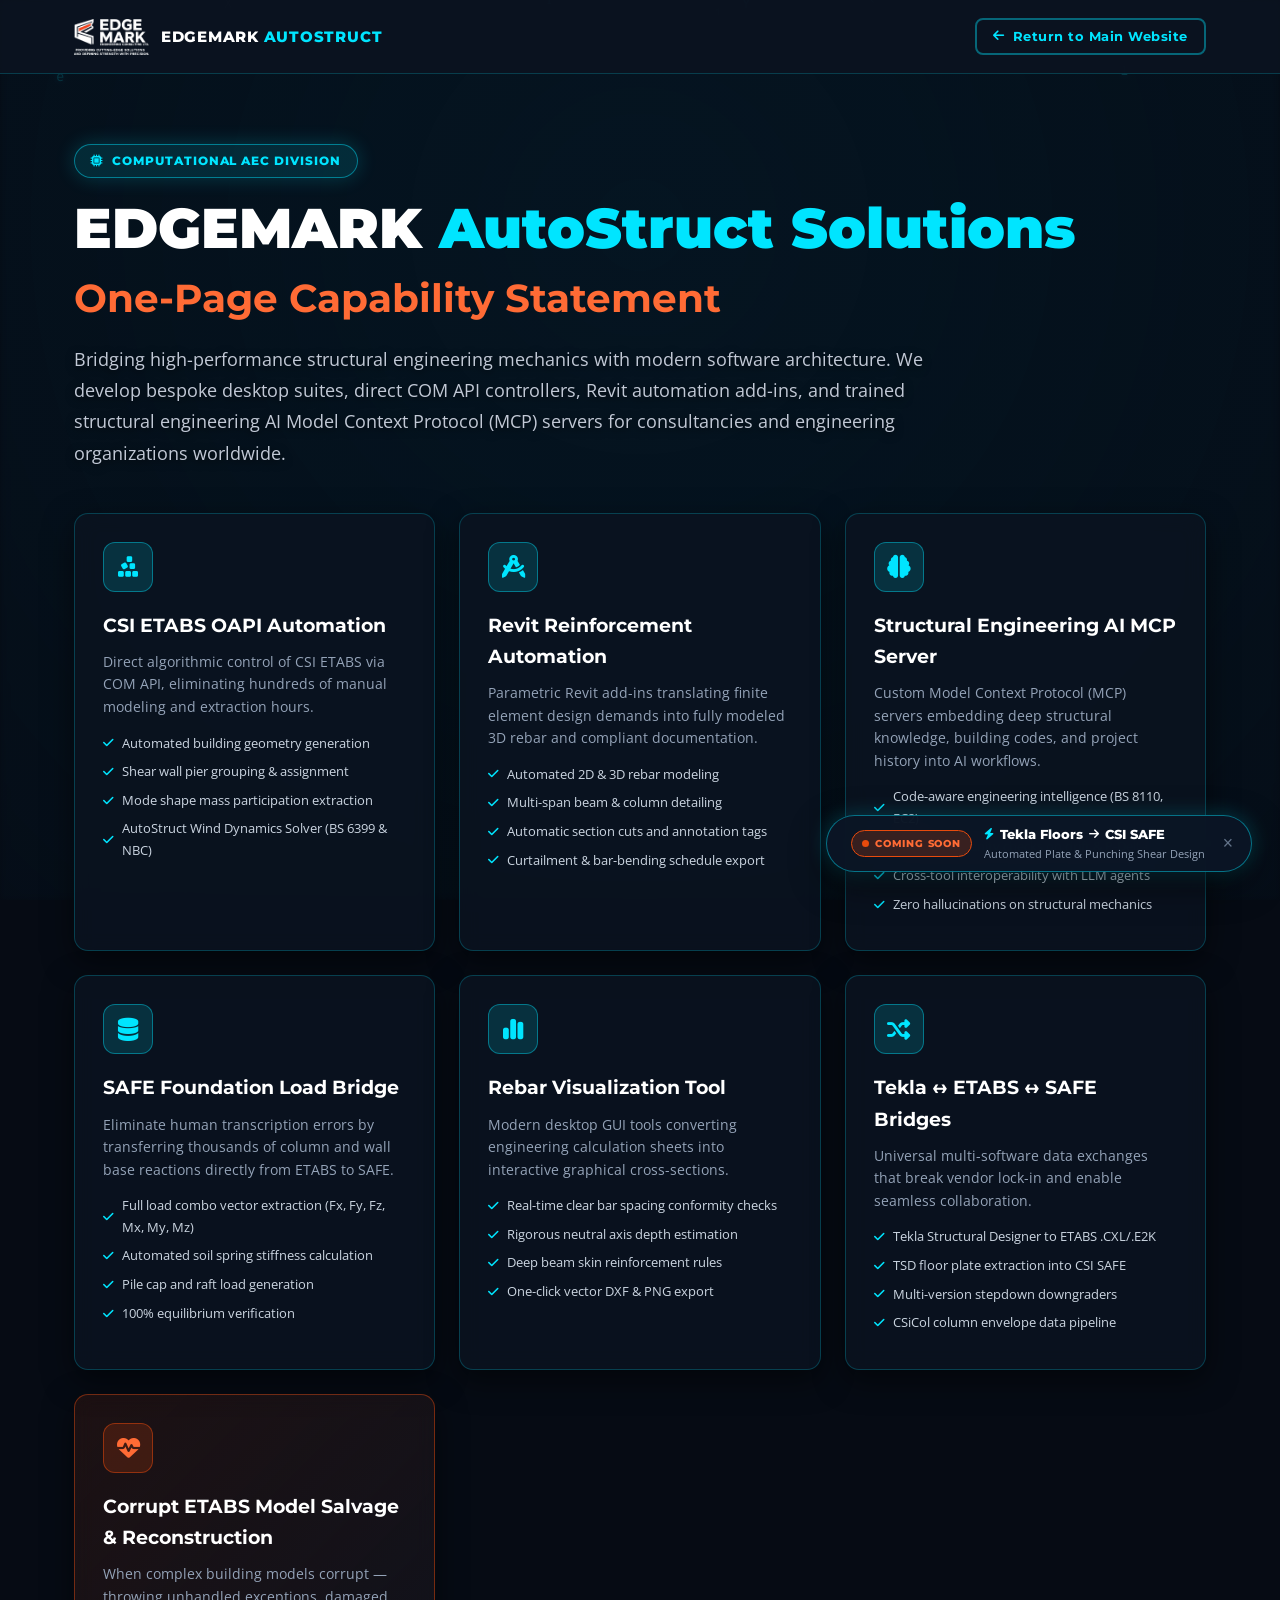
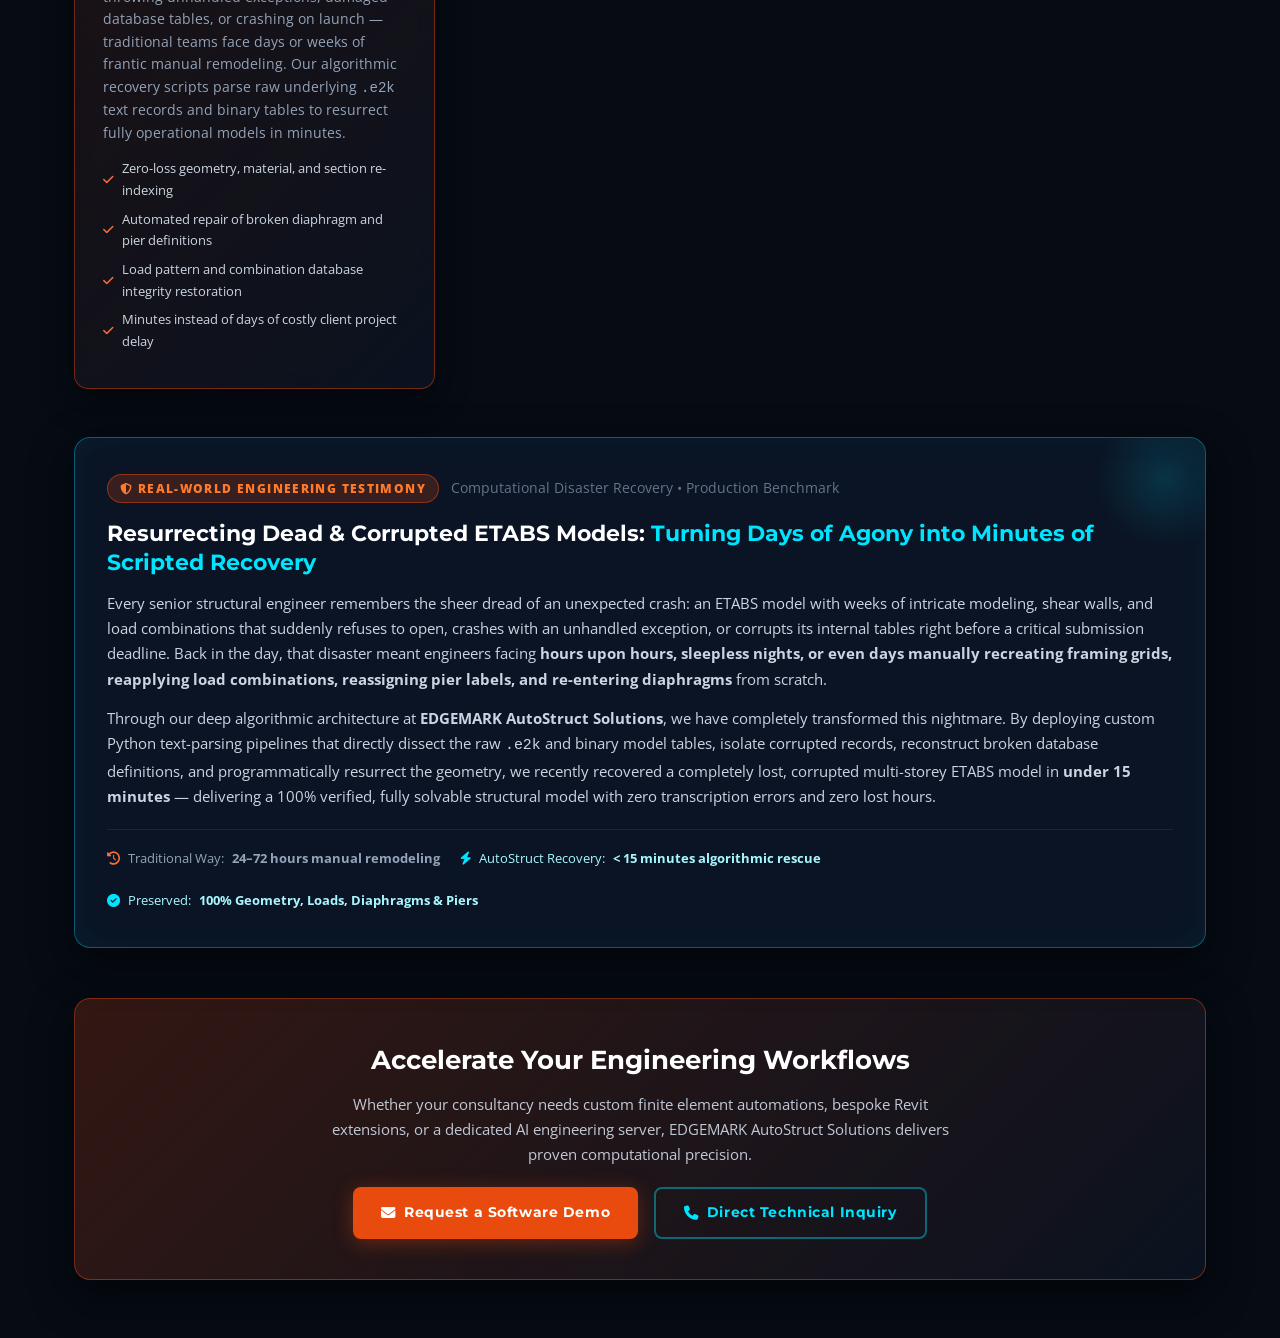
==== commit 2f86e98b: "Add corrupt ETABS model recovery and disaster salvage capability and real-world field testimony" ====
--- a/autostruct-capability.html
+++ b/autostruct-capability.html
@@ -294,7 +294,56 @@
           </ul>
         </div>
 
+              <!-- 7: Corrupt Model Recovery & Disaster Salvage -->
+        <div class="cap-card" style="border-color: rgba(232, 75, 13, 0.45); background: linear-gradient(135deg, rgba(232, 75, 13, 0.1) 0%, rgba(11, 19, 32, 0.95) 100%);">
+          <div class="cap-card-icon" style="background: rgba(232, 75, 13, 0.18); border-color: rgba(232, 75, 13, 0.5); color: #ff6b35;">
+            <i class="fa-solid fa-heart-pulse"></i>
+          </div>
+          <h3 style="color: #ffffff;">Corrupt ETABS Model Salvage &amp; Reconstruction</h3>
+          <p>
+            When complex building models corrupt — throwing unhandled exceptions, damaged database tables, or crashing on launch — traditional teams face days or weeks of frantic manual remodeling. Our algorithmic recovery scripts parse raw underlying <code>.e2k</code> text records and binary tables to resurrect fully operational models in minutes.
+          </p>
+          <ul>
+            <li><i class="fa-solid fa-check" style="color: #ff6b35;"></i> Zero-loss geometry, material, and section re-indexing</li>
+            <li><i class="fa-solid fa-check" style="color: #ff6b35;"></i> Automated repair of broken diaphragm and pier definitions</li>
+            <li><i class="fa-solid fa-check" style="color: #ff6b35;"></i> Load pattern and combination database integrity restoration</li>
+            <li><i class="fa-solid fa-check" style="color: #ff6b35;"></i> Minutes instead of days of costly client project delay</li>
+          </ul>
+        </div>
+
       </div>
+
+      <!-- Case Testimony: Corrupted ETABS Disaster Salvage -->
+      <div class="recovery-spotlight" style="margin-top: 48px; background: rgba(11, 22, 38, 0.92); border: 1px solid rgba(0, 229, 255, 0.35); border-radius: 16px; padding: 36px 32px; box-shadow: 0 15px 40px rgba(0,0,0,0.6), inset 0 0 30px rgba(0, 229, 255, 0.05); position: relative; overflow: hidden;">
+        <div style="position: absolute; top: -30px; right: -30px; width: 140px; height: 140px; background: radial-gradient(circle, rgba(0,229,255,0.15) 0%, transparent 70%); pointer-events: none;"></div>
+        <div style="display: flex; align-items: center; gap: 12px; margin-bottom: 16px; flex-wrap: wrap;">
+          <span style="background: rgba(232, 75, 13, 0.2); border: 1px solid rgba(232, 75, 13, 0.5); color: #ff7a29; font-size: 0.72rem; font-weight: 800; letter-spacing: 0.12em; text-transform: uppercase; padding: 4px 12px; border-radius: 20px;">
+            <i class="fa-solid fa-shield-halved"></i> Real-World Engineering Testimony
+          </span>
+          <span style="color: #64748b; font-size: 0.85rem;">Computational Disaster Recovery &bull; Production Benchmark</span>
+        </div>
+        <h3 style="font-family: var(--font-head); font-size: 1.35rem; color: #ffffff; margin-bottom: 14px; line-height: 1.35;">
+          Resurrecting Dead &amp; Corrupted ETABS Models: <span style="color: #00e5ff;">Turning Days of Agony into Minutes of Scripted Recovery</span>
+        </h3>
+        <p style="color: #cbd5e1; font-size: 0.93rem; line-height: 1.7; margin-bottom: 14px;">
+          Every senior structural engineer remembers the sheer dread of an unexpected crash: an ETABS model with weeks of intricate modeling, shear walls, and load combinations that suddenly refuses to open, crashes with an unhandled exception, or corrupts its internal tables right before a critical submission deadline. Back in the day, that disaster meant engineers facing <strong>hours upon hours, sleepless nights, or even days manually recreating framing grids, reapplying load combinations, reassigning pier labels, and re-entering diaphragms</strong> from scratch.
+        </p>
+        <p style="color: #cbd5e1; font-size: 0.93rem; line-height: 1.7; margin-bottom: 20px;">
+          Through our deep algorithmic architecture at <strong>EDGEMARK AutoStruct Solutions</strong>, we have completely transformed this nightmare. By deploying custom Python text-parsing pipelines that directly dissect the raw <code>.e2k</code> and binary model tables, isolate corrupted records, reconstruct broken database definitions, and programmatically resurrect the geometry, we recently recovered a completely lost, corrupted multi-storey ETABS model in <strong>under 15 minutes</strong> — delivering a 100% verified, fully solvable structural model with zero transcription errors and zero lost hours.
+        </p>
+        <div style="display: flex; gap: 20px; flex-wrap: wrap; border-top: 1px solid rgba(255,255,255,0.08); padding-top: 18px;">
+          <div style="display: flex; align-items: center; gap: 8px; color: #94a3b8; font-size: 0.82rem;">
+            <i class="fa-solid fa-clock-rotate-left" style="color: #ff6b35;"></i> Traditional Way: <strong>24–72 hours manual remodeling</strong>
+          </div>
+          <div style="display: flex; align-items: center; gap: 8px; color: #a8f7ff; font-size: 0.82rem;">
+            <i class="fa-solid fa-bolt" style="color: #00e5ff;"></i> AutoStruct Recovery: <strong>&lt; 15 minutes algorithmic rescue</strong>
+          </div>
+          <div style="display: flex; align-items: center; gap: 8px; color: #a8f7ff; font-size: 0.82rem;">
+            <i class="fa-solid fa-circle-check" style="color: #00e5ff;"></i> Preserved: <strong>100% Geometry, Loads, Diaphragms &amp; Piers</strong>
+          </div>
+        </div>
+      </div>
+
 
       <!-- Capability CTA -->
       <div class="cap-cta">
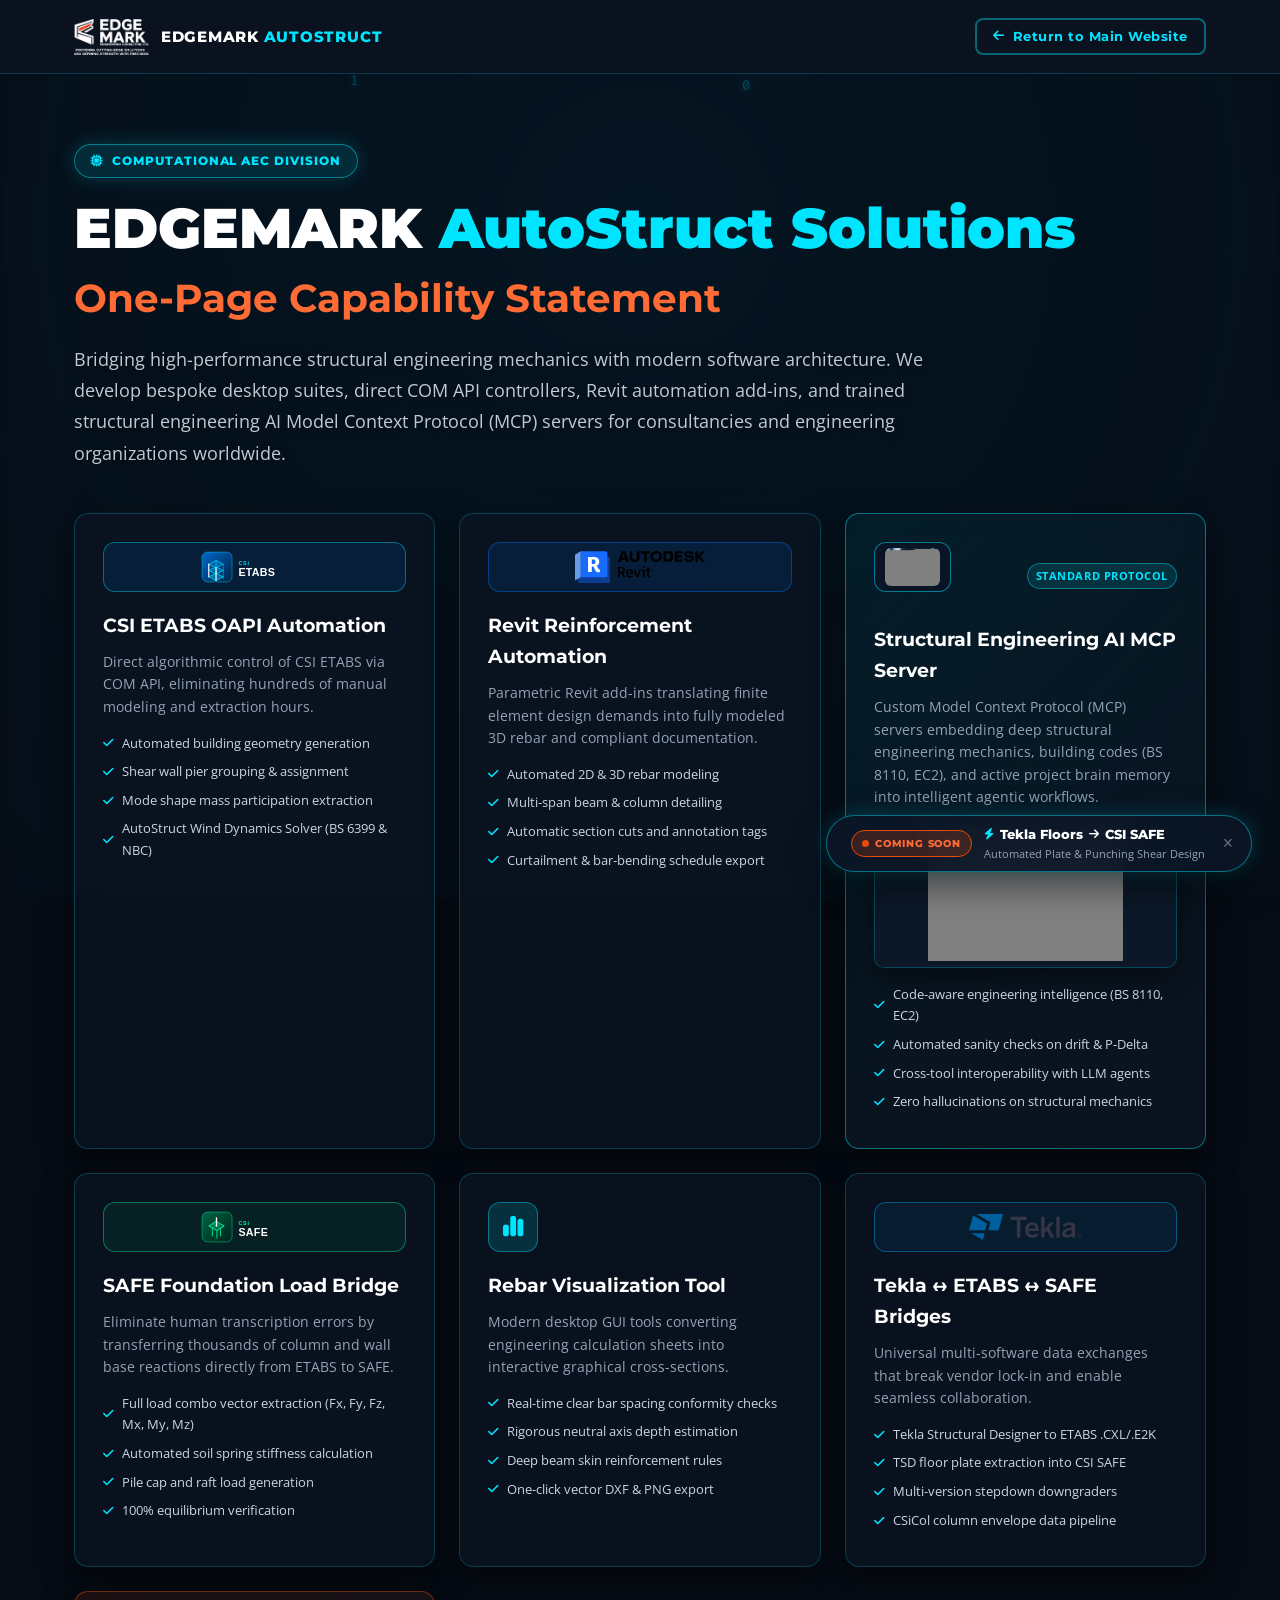
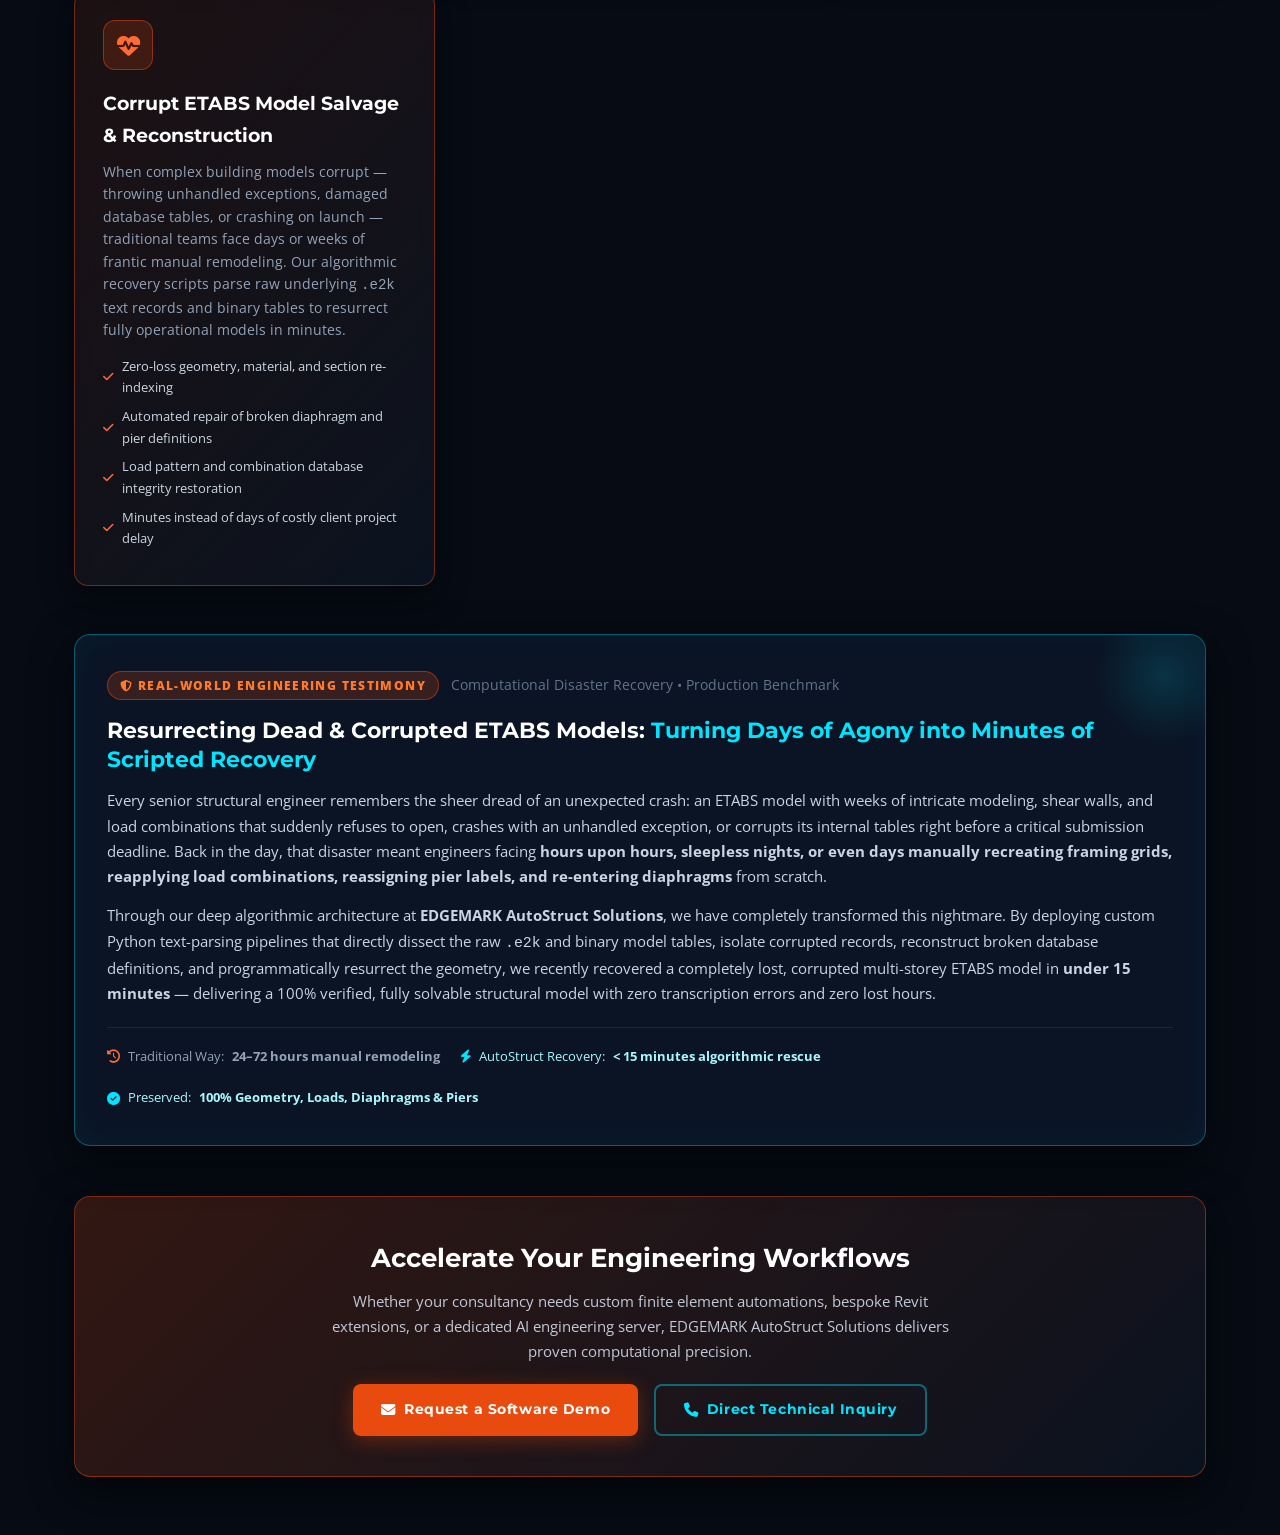
==== commit 6cf5a5fe: "Organize authentic software brand logos and set standard MCP brand image across main landing page an" ====
--- a/autostruct-capability.html
+++ b/autostruct-capability.html
@@ -218,7 +218,7 @@
 
         <!-- 1: CSI ETABS Automation -->
         <div class="cap-card">
-          <div class="cap-card-icon"><i class="fa-solid fa-cubes-stacked"></i></div>
+          <div class="cap-card-icon" style="width:auto; padding:6px 12px; background:rgba(0,102,204,0.15); border-color:rgba(0,229,255,0.4);"><img src="assets/images/brands/etabs.svg" alt="CSI ETABS Brand Logo" style="height:32px; width:auto;" /></div>
           <h3>CSI ETABS OAPI Automation</h3>
           <p>Direct algorithmic control of CSI ETABS via COM API, eliminating hundreds of manual modeling and extraction hours.</p>
           <ul>
@@ -231,7 +231,7 @@
 
         <!-- 2: Revit Reinforcement -->
         <div class="cap-card">
-          <div class="cap-card-icon"><i class="fa-solid fa-compass-drafting"></i></div>
+          <div class="cap-card-icon" style="width:auto; padding:6px 12px; background:rgba(0,119,255,0.12); border-color:rgba(0,119,255,0.4);"><img src="assets/images/brands/revit.svg" alt="Autodesk Revit Official Logo" style="height:32px; width:auto;" /></div>
           <h3>Revit Reinforcement Automation</h3>
           <p>Parametric Revit add-ins translating finite element design demands into fully modeled 3D rebar and compliant documentation.</p>
           <ul>
@@ -243,10 +243,18 @@
         </div>
 
         <!-- 3: Trained AI MCP Server -->
-        <div class="cap-card">
-          <div class="cap-card-icon"><i class="fa-solid fa-brain"></i></div>
+        <div class="cap-card" style="border-color: rgba(0, 229, 255, 0.45); background: linear-gradient(135deg, rgba(0, 229, 255, 0.06) 0%, rgba(11, 19, 32, 0.92) 100%);">
+          <div style="display: flex; align-items: center; justify-content: space-between; margin-bottom: 14px;">
+            <div class="cap-card-icon" style="width: auto; padding: 4px 10px; background: rgba(11,22,38,0.9); border-color: rgba(0,229,255,0.5);">
+              <img src="assets/images/brands/mcp-logo.png" alt="Model Context Protocol Standard Brand Image" style="height: 38px; width: auto; object-fit: contain; border-radius: 6px;" />
+            </div>
+            <span style="background: rgba(0,229,255,0.12); border: 1px solid rgba(0,229,255,0.4); color: #00e5ff; font-size: 0.68rem; font-weight: 700; padding: 3px 8px; border-radius: 20px; letter-spacing: 0.05em; text-transform: uppercase;">Standard Protocol</span>
+          </div>
           <h3>Structural Engineering AI MCP Server</h3>
-          <p>Custom Model Context Protocol (MCP) servers embedding deep structural knowledge, building codes, and project history into AI workflows.</p>
+          <p>Custom Model Context Protocol (MCP) servers embedding deep structural engineering mechanics, building codes (BS 8110, EC2), and active project brain memory into intelligent agentic workflows.</p>
+          <div style="margin: 12px 0 16px 0; border-radius: 10px; overflow: hidden; border: 1px solid rgba(0, 229, 255, 0.28); background: #080f1a; box-shadow: 0 8px 24px rgba(0,0,0,0.5);">
+            <img src="assets/images/brands/mcp-logo.png" alt="Model Context Protocol (MCP) Official Visual Architecture" style="width: 100%; height: 145px; object-fit: contain; background: #0c1828; display: block; padding: 6px;" />
+          </div>
           <ul>
             <li><i class="fa-solid fa-check"></i> Code-aware engineering intelligence (BS 8110, EC2)</li>
             <li><i class="fa-solid fa-check"></i> Automated sanity checks on drift &amp; P-Delta</li>
@@ -257,7 +265,7 @@
 
         <!-- 4: Foundation Load Bridge -->
         <div class="cap-card">
-          <div class="cap-card-icon"><i class="fa-solid fa-database"></i></div>
+          <div class="cap-card-icon" style="width:auto; padding:6px 12px; background:rgba(0,102,68,0.18); border-color:rgba(0,255,170,0.4);"><img src="assets/images/brands/csisafe.svg" alt="CSI SAFE Brand Logo" style="height:32px; width:auto;" /></div>
           <h3>SAFE Foundation Load Bridge</h3>
           <p>Eliminate human transcription errors by transferring thousands of column and wall base reactions directly from ETABS to SAFE.</p>
           <ul>
@@ -283,7 +291,7 @@
 
         <!-- 6: Interoperability Bridges -->
         <div class="cap-card">
-          <div class="cap-card-icon"><i class="fa-solid fa-shuffle"></i></div>
+          <div class="cap-card-icon" style="width:auto; padding:6px 12px; background:rgba(0,102,153,0.15); border-color:rgba(0,180,255,0.4);"><img src="assets/images/brands/tekla.svg" alt="Trimble Tekla Official Logo" style="height:26px; width:auto;" /></div>
           <h3>Tekla &harr; ETABS &harr; SAFE Bridges</h3>
           <p>Universal multi-software data exchanges that break vendor lock-in and enable seamless collaboration.</p>
           <ul>
--- a/assets/css/style.css
+++ b/assets/css/style.css
@@ -3830,3 +3830,55 @@
   pointer-events: auto !important;
   transform: translateY(0) !important;
 }
+
+/* ── AUTHENTIC SOFTWARE BRAND LOGOS ────────────────────────── */
+.brand-logo-wrap {
+  display: inline-flex;
+  align-items: center;
+  justify-content: center;
+  height: 54px;
+  min-width: 54px;
+  padding: 6px 12px;
+  background: rgba(255, 255, 255, 0.04);
+  border: 1px solid rgba(255, 255, 255, 0.1);
+  border-radius: 12px;
+  margin-bottom: 16px;
+  transition: all 0.3s ease;
+}
+
+.tech-card:hover .brand-logo-wrap {
+  background: rgba(0, 229, 255, 0.08);
+  border-color: rgba(0, 229, 255, 0.4);
+  transform: translateY(-2px);
+  box-shadow: 0 8px 24px rgba(0, 229, 255, 0.2);
+}
+
+.brand-software-logo {
+  max-height: 38px;
+  max-width: 130px;
+  width: auto;
+  height: auto;
+  object-fit: contain;
+  filter: drop-shadow(0 2px 6px rgba(0,0,0,0.4));
+  transition: transform 0.3s ease;
+}
+
+.brand-logo-wrap.duo-logos {
+  gap: 12px;
+  padding: 6px 14px;
+}
+
+.brand-logo-wrap.duo-logos .brand-software-logo {
+  max-height: 32px;
+}
+
+.brand-logo-wrap.mcp-logo-badge {
+  padding: 4px 8px;
+  background: rgba(0, 229, 255, 0.06);
+  border-color: rgba(0, 229, 255, 0.3);
+}
+
+.brand-software-logo.mcp-img {
+  max-height: 42px;
+  border-radius: 6px;
+}
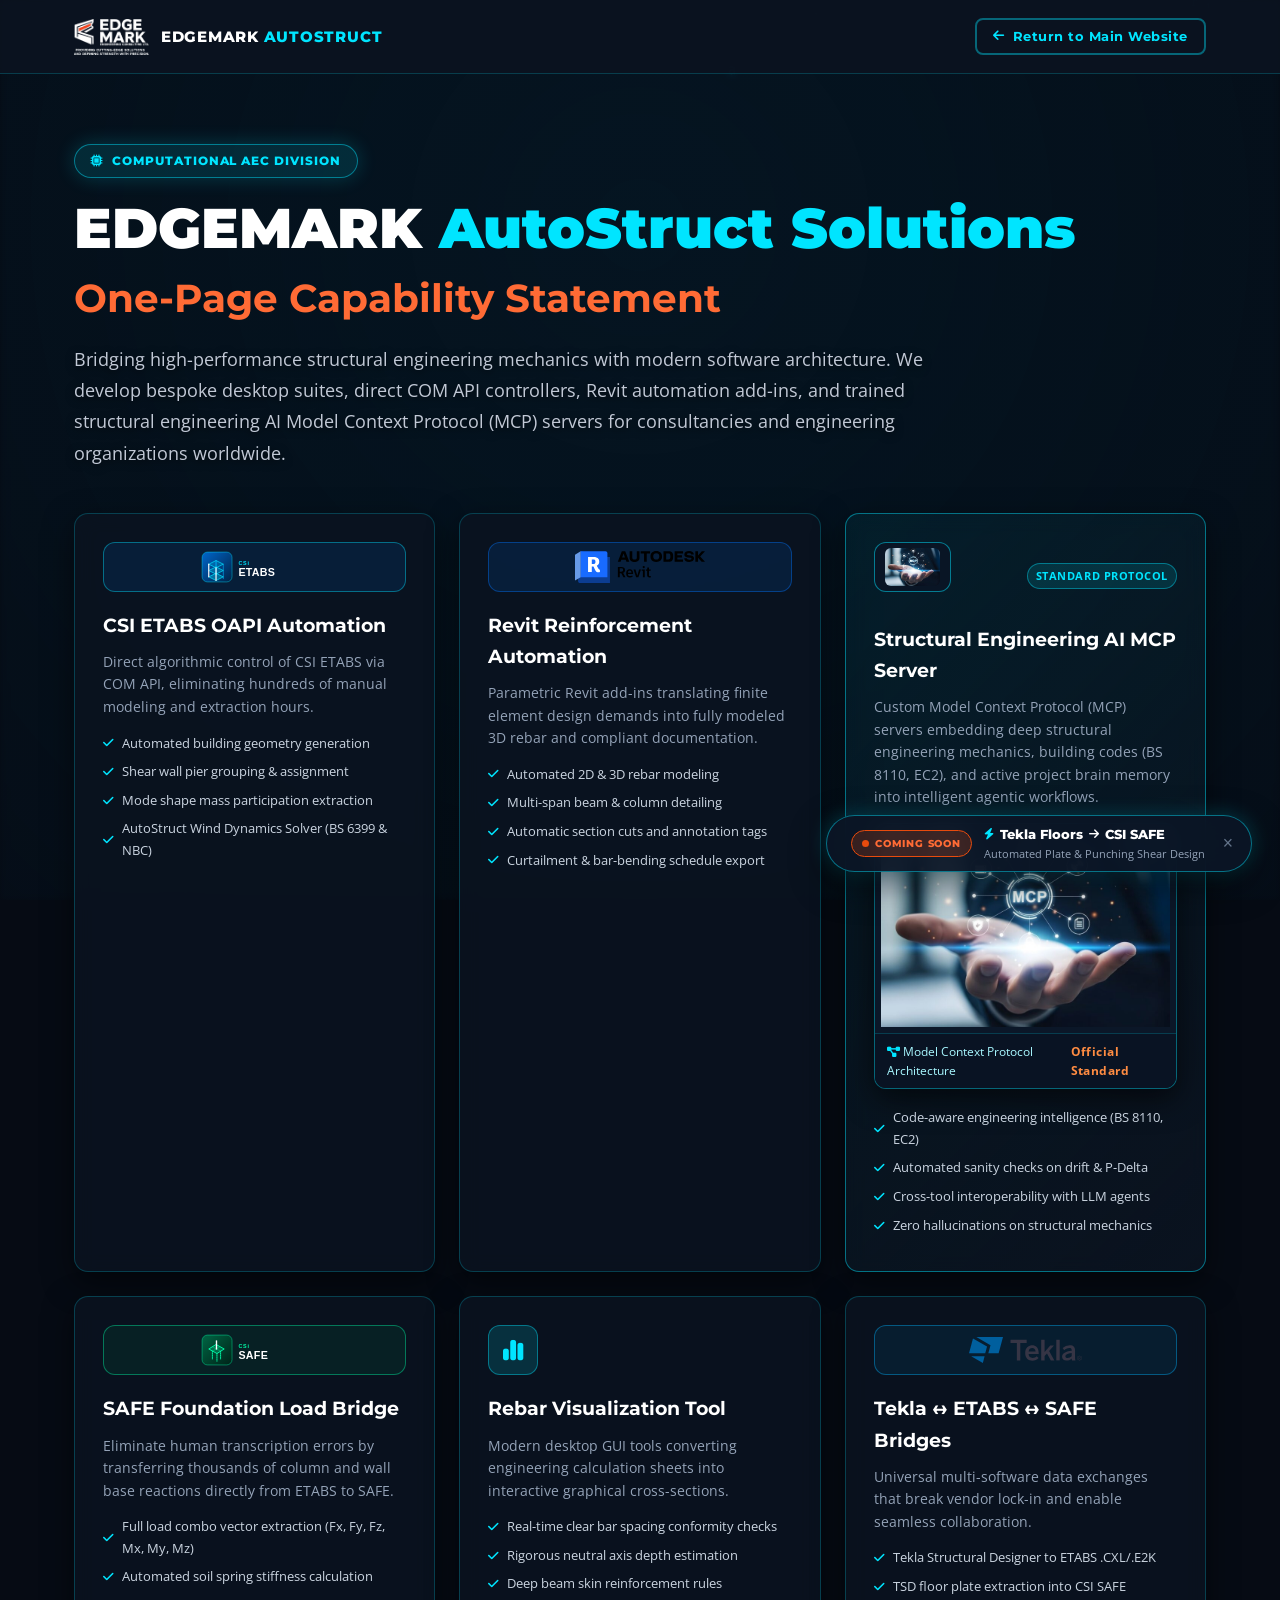
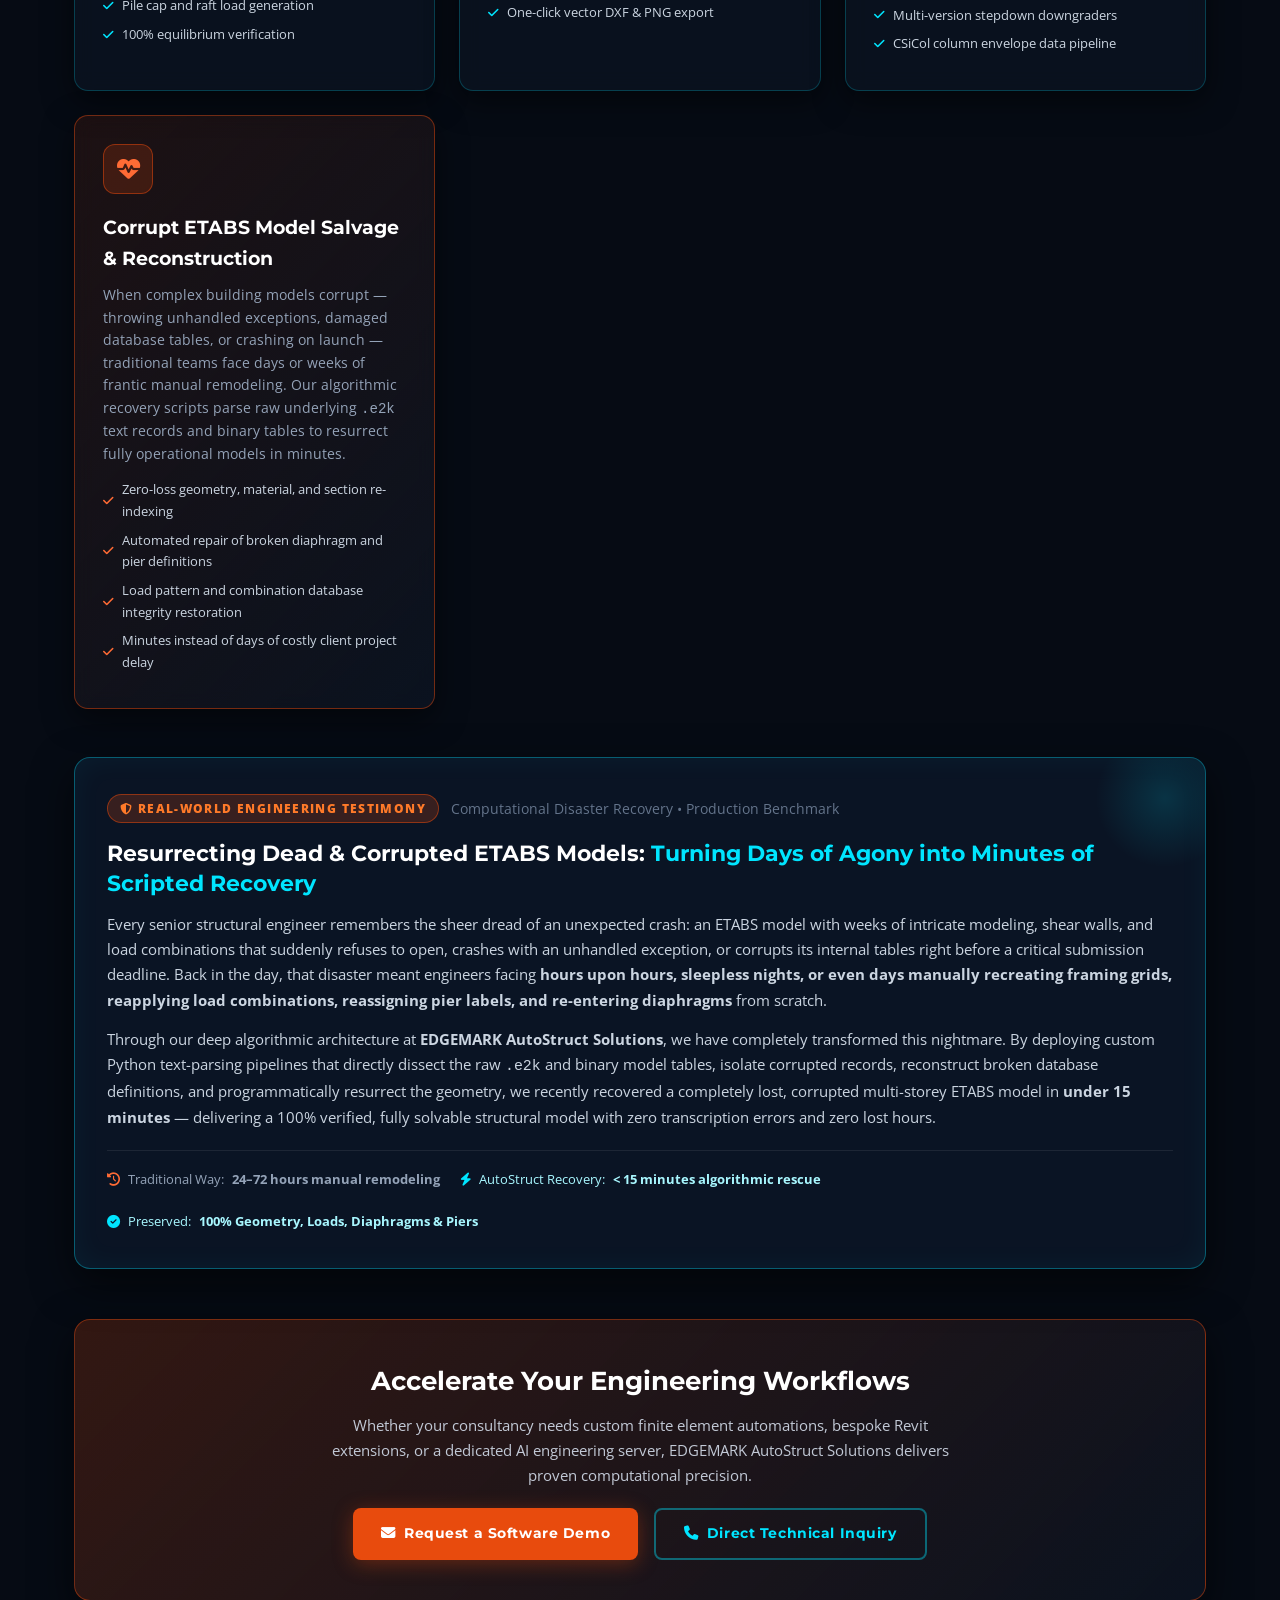
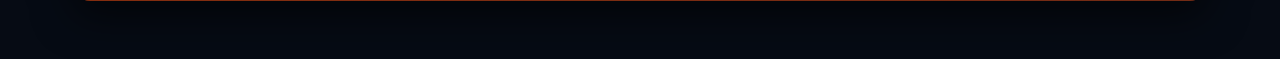
==== commit b5443980: "Replace truncated MCP asset with intact high-res MCP.jpeg from resources and enhance visual presenta" ====
--- a/autostruct-capability.html
+++ b/autostruct-capability.html
@@ -252,8 +252,12 @@
           </div>
           <h3>Structural Engineering AI MCP Server</h3>
           <p>Custom Model Context Protocol (MCP) servers embedding deep structural engineering mechanics, building codes (BS 8110, EC2), and active project brain memory into intelligent agentic workflows.</p>
-          <div style="margin: 12px 0 16px 0; border-radius: 10px; overflow: hidden; border: 1px solid rgba(0, 229, 255, 0.28); background: #080f1a; box-shadow: 0 8px 24px rgba(0,0,0,0.5);">
-            <img src="assets/images/brands/mcp-logo.png" alt="Model Context Protocol (MCP) Official Visual Architecture" style="width: 100%; height: 145px; object-fit: contain; background: #0c1828; display: block; padding: 6px;" />
+          <div class="mcp-showcase-box" style="margin: 14px 0 18px 0; border-radius: 12px; overflow: hidden; border: 1px solid rgba(0, 229, 255, 0.4); background: #08111e; box-shadow: 0 10px 30px rgba(0,0,0,0.6);">
+            <img src="assets/images/brands/mcp-logo.jpg" alt="Model Context Protocol (MCP) Standard Architecture" style="width: 100%; height: auto; max-height: 240px; object-fit: contain; display: block; background: #0b1728; padding: 6px;" />
+            <div style="padding: 8px 12px; background: rgba(10, 20, 35, 0.95); border-top: 1px solid rgba(0, 229, 255, 0.2); display: flex; justify-content: space-between; align-items: center; font-size: 0.72rem; color: #a8f7ff;">
+              <span><i class="fa-solid fa-diagram-project" style="color: #00e5ff;"></i> Model Context Protocol Architecture</span>
+              <span style="color: #ff8c42; font-weight: 700; letter-spacing: 0.04em;">Official Standard</span>
+            </div>
           </div>
           <ul>
             <li><i class="fa-solid fa-check"></i> Code-aware engineering intelligence (BS 8110, EC2)</li>
--- a/assets/css/style.css
+++ b/assets/css/style.css
@@ -3882,3 +3882,18 @@
   max-height: 42px;
   border-radius: 6px;
 }
+
+/* ── MCP SHOWCASE POLISH ────────────────────────────────────── */
+.tech-card-mcp:hover .mcp-card-graphic img {
+  transform: scale(1.05);
+  transition: transform 0.4s ease;
+}
+
+.mcp-showcase-box img {
+  transition: transform 0.4s ease, filter 0.3s ease;
+}
+
+.mcp-showcase-box:hover img {
+  transform: scale(1.02);
+  filter: brightness(1.08);
+}
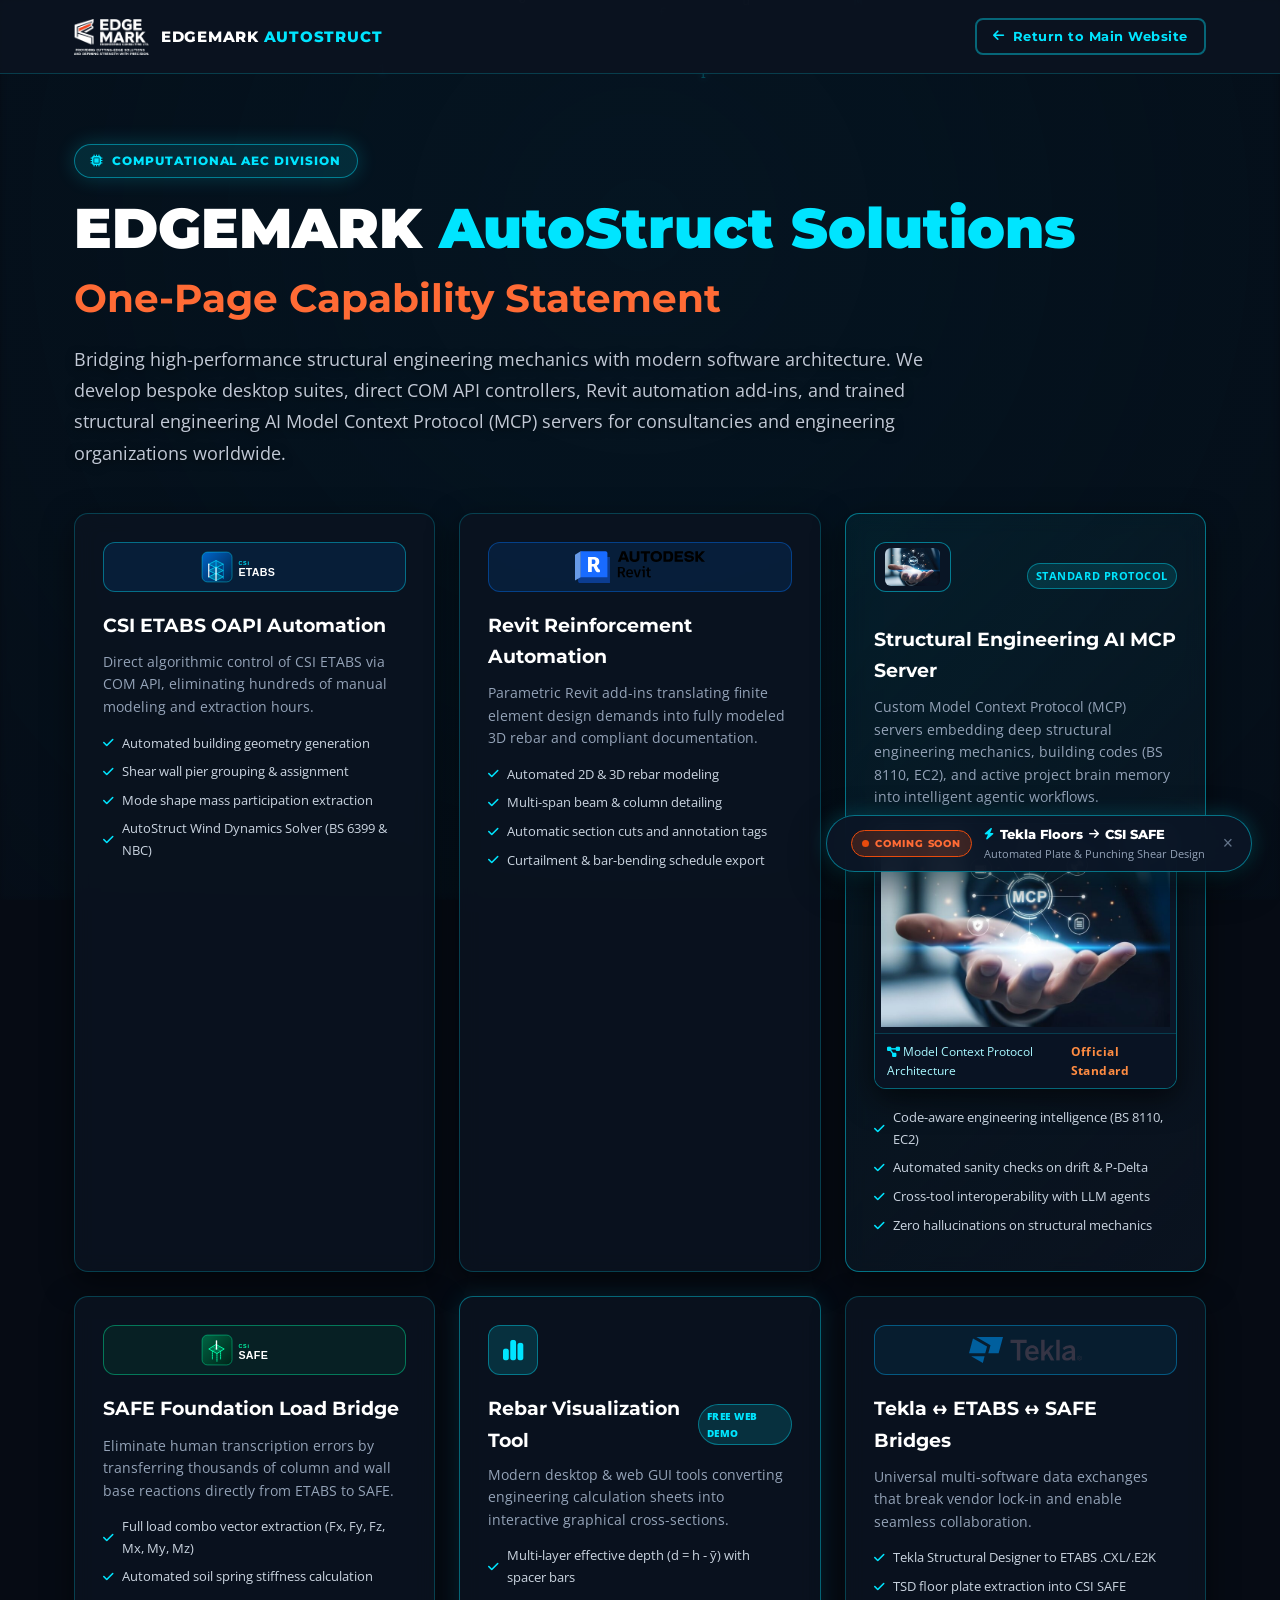
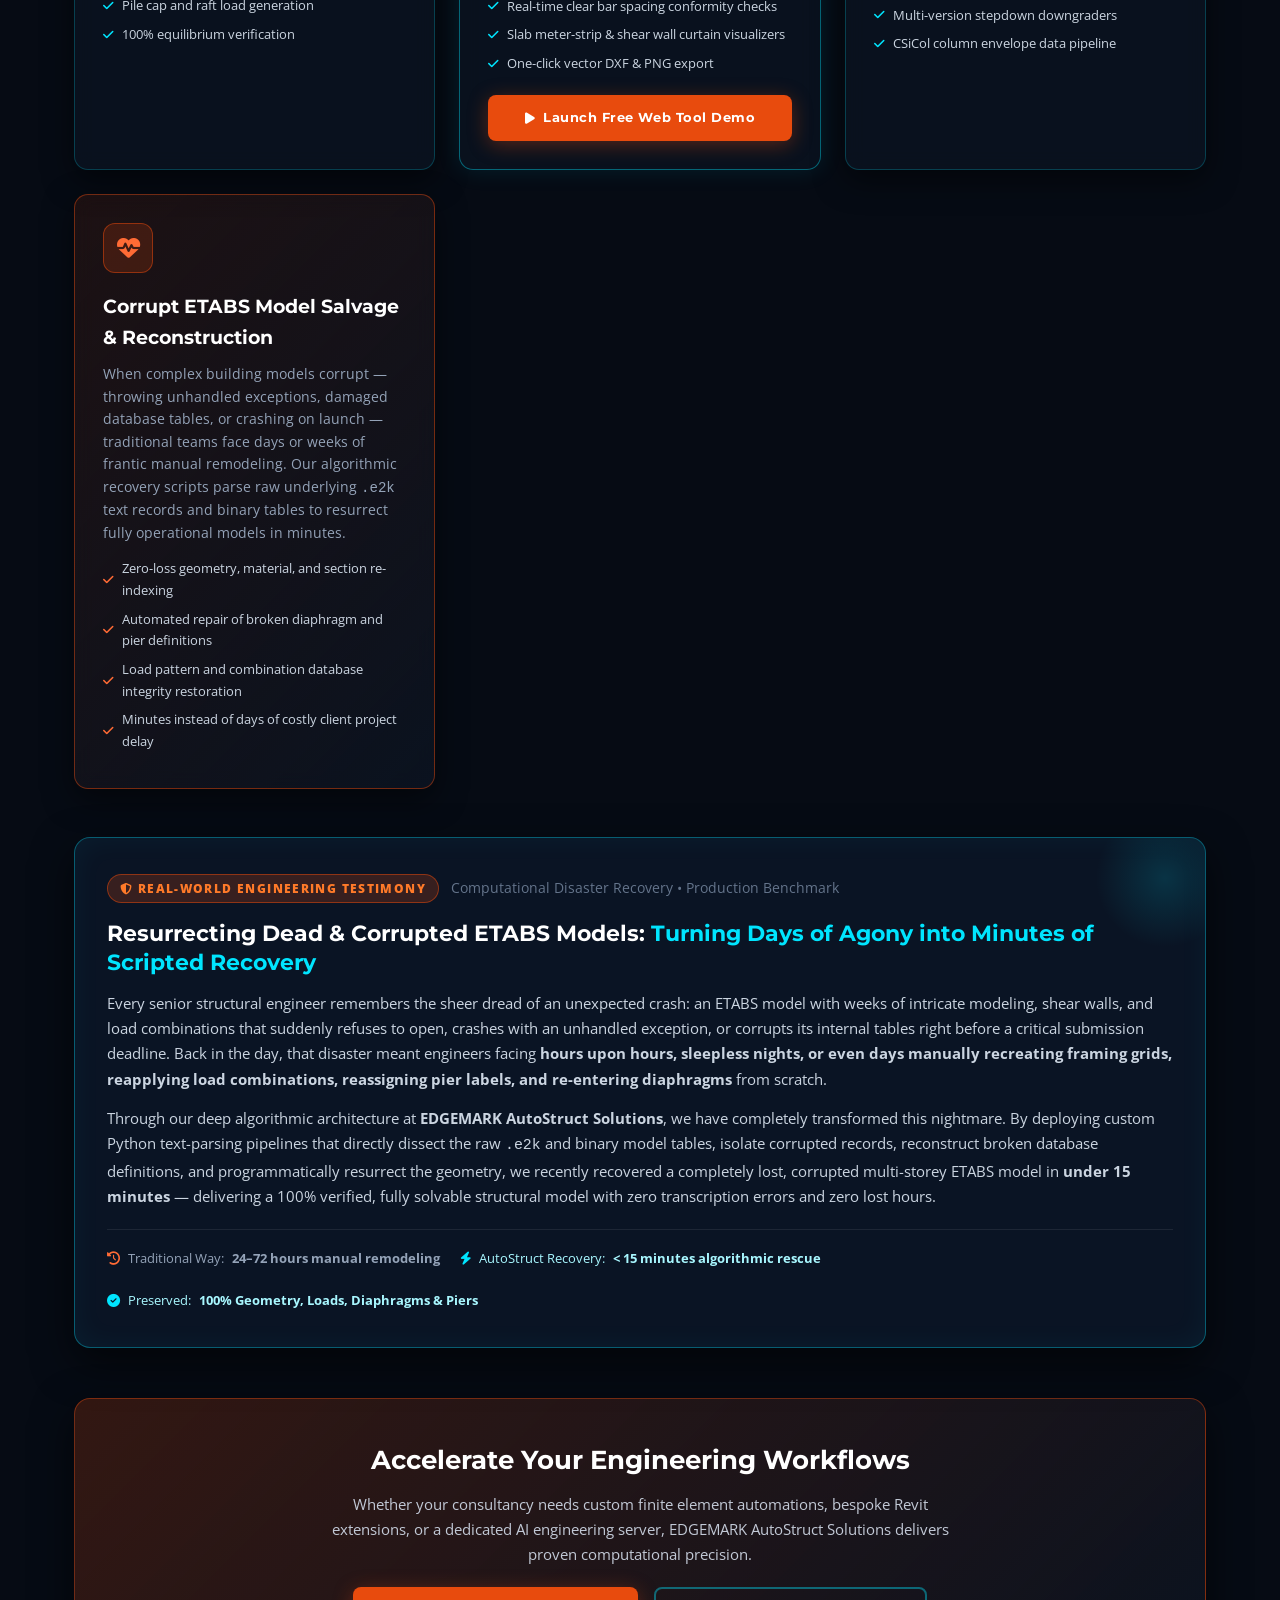
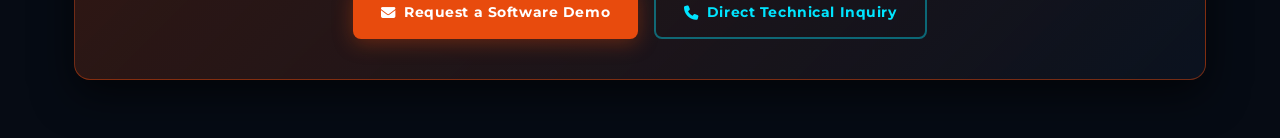
==== commit 33ceed4e: "feat(rebar-tool): ship free interactive Web Rebar Suite tool into portfolio site" ====
--- a/autostruct-capability.html
+++ b/autostruct-capability.html
@@ -281,16 +281,22 @@
         </div>
 
         <!-- 5: Rebar Visualization Tool -->
-        <div class="cap-card">
+        <div class="cap-card" style="border-color: rgba(0, 229, 255, 0.4); box-shadow: 0 0 24px rgba(0, 229, 255, 0.1);">
           <div class="cap-card-icon"><i class="fa-solid fa-chart-simple"></i></div>
-          <h3>Rebar Visualization Tool</h3>
-          <p>Modern desktop GUI tools converting engineering calculation sheets into interactive graphical cross-sections.</p>
-          <ul>
+          <div style="display: flex; align-items: center; justify-content: space-between; margin-bottom: 8px;">
+            <h3 style="margin: 0;">Rebar Visualization Tool</h3>
+            <span style="background: rgba(0, 229, 255, 0.15); border: 1px solid rgba(0, 229, 255, 0.4); color: #00e5ff; font-size: 10px; font-weight: 800; padding: 3px 8px; border-radius: 999px; text-transform: uppercase; letter-spacing: 0.5px;">Free Web Demo</span>
+          </div>
+          <p>Modern desktop &amp; web GUI tools converting engineering calculation sheets into interactive graphical cross-sections.</p>
+          <ul>
+            <li><i class="fa-solid fa-check"></i> Multi-layer effective depth (d = h - ȳ) with spacer bars</li>
             <li><i class="fa-solid fa-check"></i> Real-time clear bar spacing conformity checks</li>
-            <li><i class="fa-solid fa-check"></i> Rigorous neutral axis depth estimation</li>
-            <li><i class="fa-solid fa-check"></i> Deep beam skin reinforcement rules</li>
+            <li><i class="fa-solid fa-check"></i> Slab meter-strip &amp; shear wall curtain visualizers</li>
             <li><i class="fa-solid fa-check"></i> One-click vector DXF &amp; PNG export</li>
           </ul>
+          <a href="rebar-web-tool.html" class="btn btn-primary" style="margin-top: 14px; display: inline-flex; align-items: center; gap: 8px; font-size: 13px; font-weight: 700; width: 100%; justify-content: center; text-decoration: none;">
+            <i class="fa-solid fa-play"></i> Launch Free Web Tool Demo
+          </a>
         </div>
 
         <!-- 6: Interoperability Bridges -->
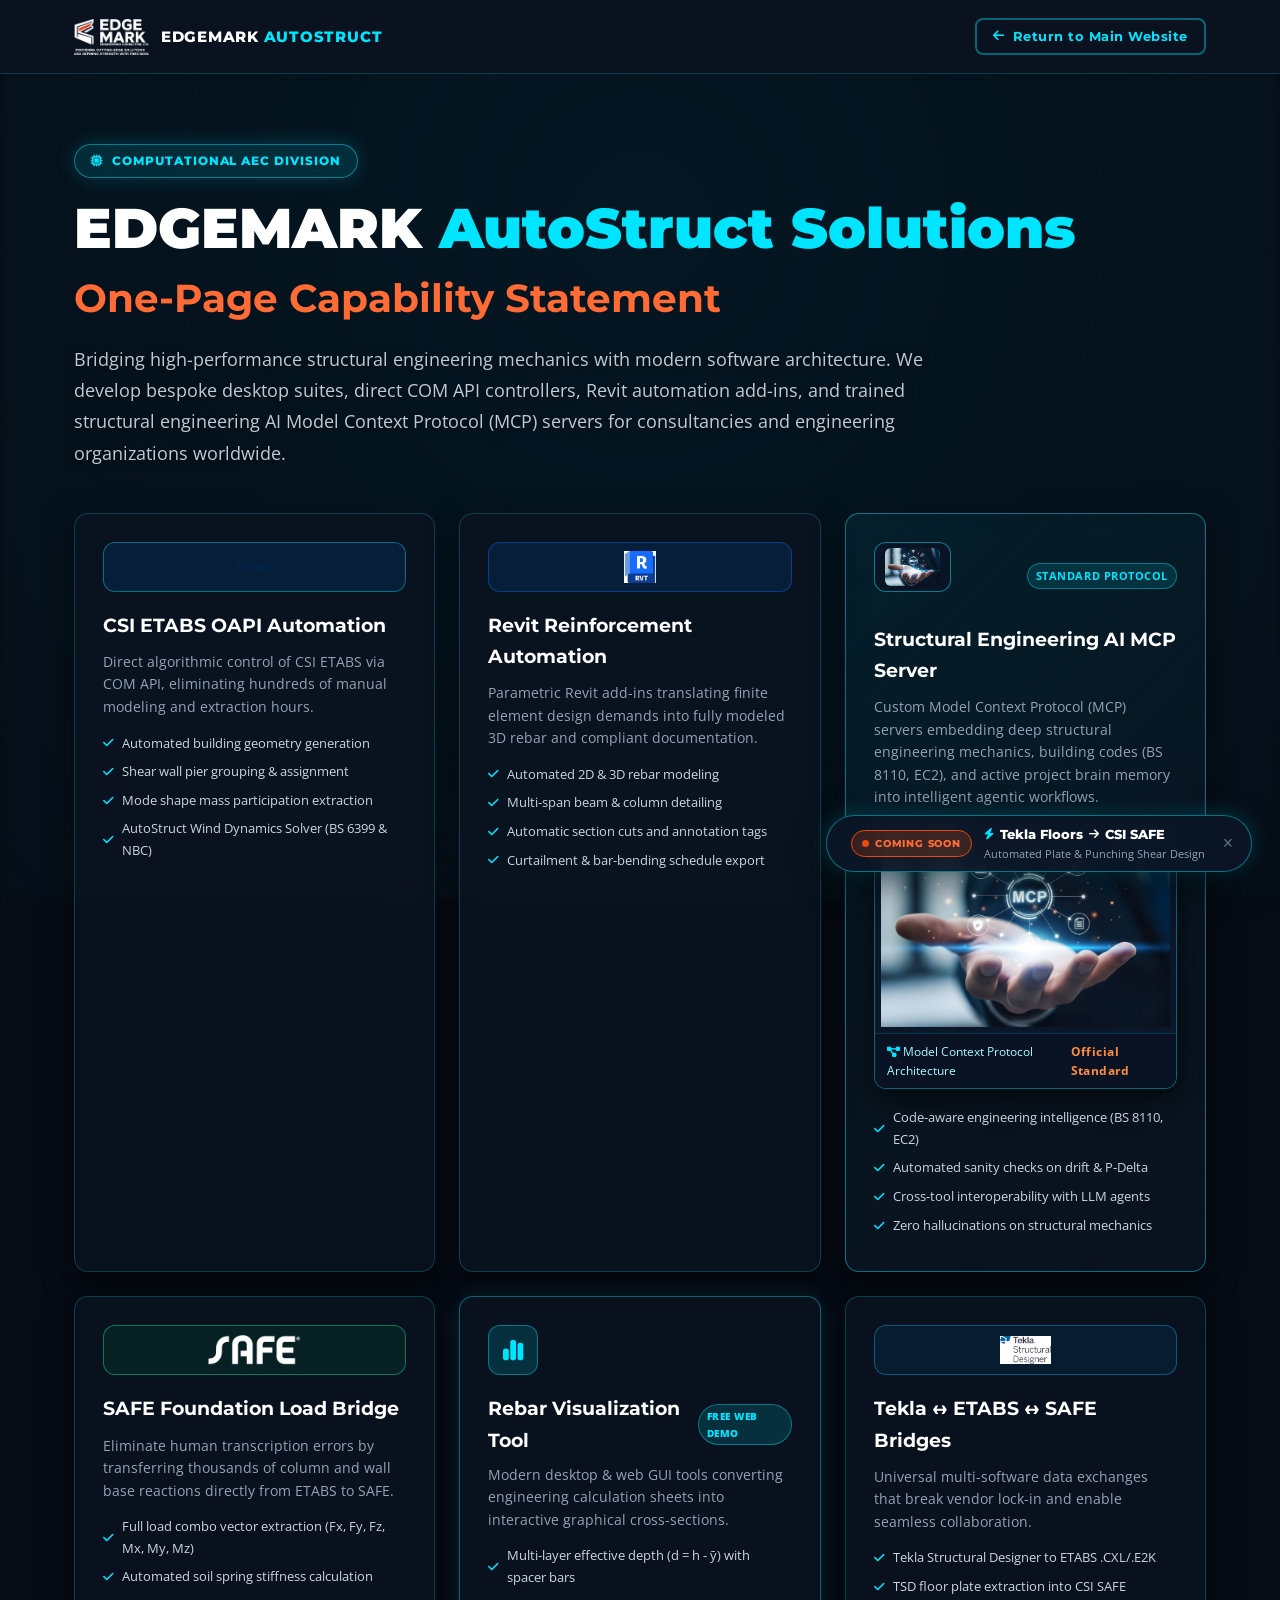
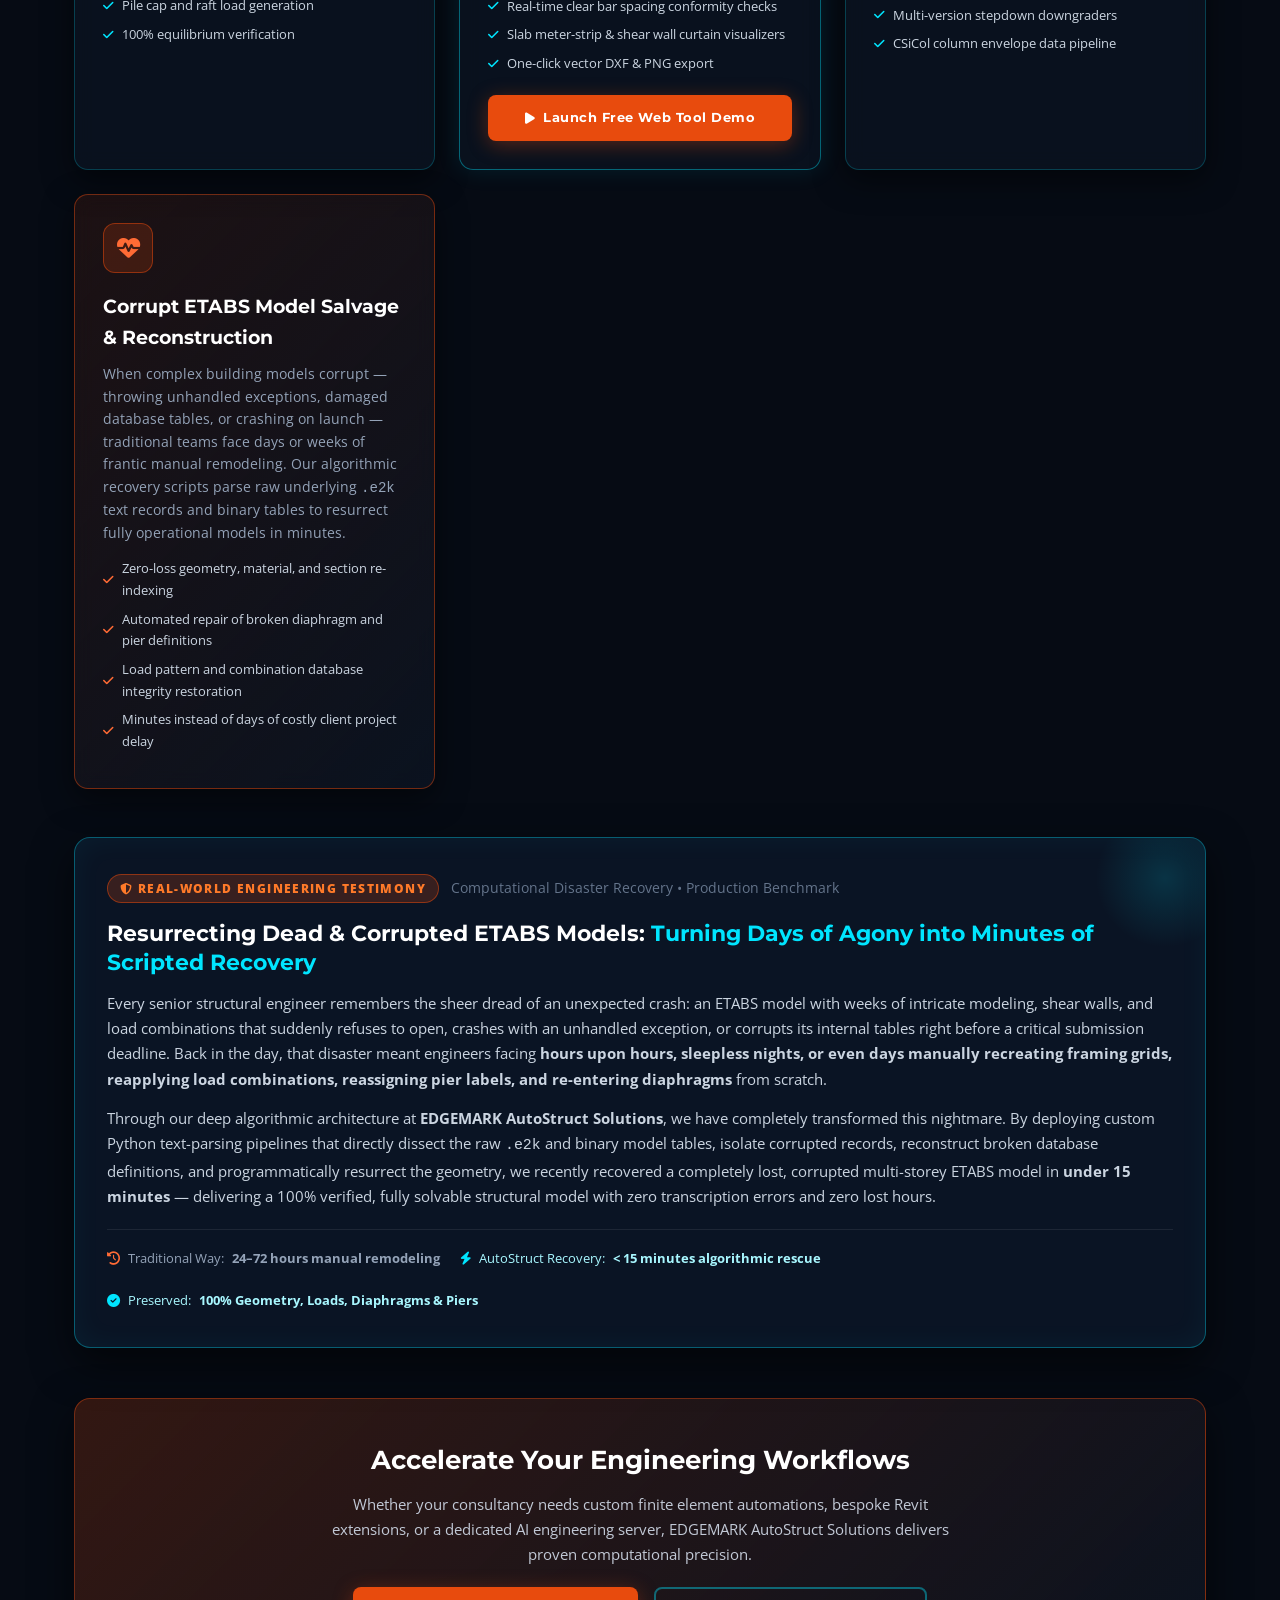
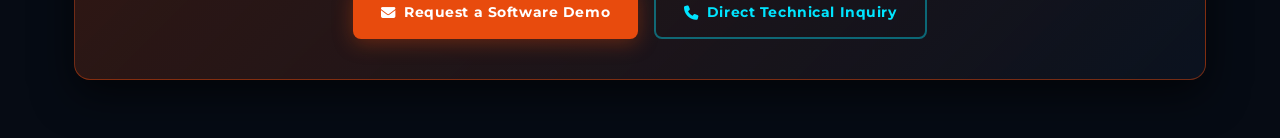
==== commit 02c9168f: "feat: restore founder portrait and implement official ETABS, CSI SAFE, Tekla and Revit brand logos" ====
--- a/autostruct-capability.html
+++ b/autostruct-capability.html
@@ -218,7 +218,7 @@
 
         <!-- 1: CSI ETABS Automation -->
         <div class="cap-card">
-          <div class="cap-card-icon" style="width:auto; padding:6px 12px; background:rgba(0,102,204,0.15); border-color:rgba(0,229,255,0.4);"><img src="assets/images/brands/etabs.svg" alt="CSI ETABS Brand Logo" style="height:32px; width:auto;" /></div>
+          <div class="cap-card-icon" style="width:auto; padding:6px 12px; background:rgba(0,102,204,0.15); border-color:rgba(0,229,255,0.4);"><img src="assets/images/brands/etabs-logo.webp" alt="CSI ETABS Official Logo" style="height:34px; width:auto; object-fit:contain;" /></div>
           <h3>CSI ETABS OAPI Automation</h3>
           <p>Direct algorithmic control of CSI ETABS via COM API, eliminating hundreds of manual modeling and extraction hours.</p>
           <ul>
@@ -231,7 +231,7 @@
 
         <!-- 2: Revit Reinforcement -->
         <div class="cap-card">
-          <div class="cap-card-icon" style="width:auto; padding:6px 12px; background:rgba(0,119,255,0.12); border-color:rgba(0,119,255,0.4);"><img src="assets/images/brands/revit.svg" alt="Autodesk Revit Official Logo" style="height:32px; width:auto;" /></div>
+          <div class="cap-card-icon" style="width:auto; padding:6px 12px; background:rgba(0,119,255,0.12); border-color:rgba(0,119,255,0.4);"><img src="assets/images/brands/revit-logo.png" alt="Autodesk Revit Official Logo" style="height:32px; width:auto; object-fit:contain;" /></div>
           <h3>Revit Reinforcement Automation</h3>
           <p>Parametric Revit add-ins translating finite element design demands into fully modeled 3D rebar and compliant documentation.</p>
           <ul>
@@ -269,7 +269,7 @@
 
         <!-- 4: Foundation Load Bridge -->
         <div class="cap-card">
-          <div class="cap-card-icon" style="width:auto; padding:6px 12px; background:rgba(0,102,68,0.18); border-color:rgba(0,255,170,0.4);"><img src="assets/images/brands/csisafe.svg" alt="CSI SAFE Brand Logo" style="height:32px; width:auto;" /></div>
+          <div class="cap-card-icon" style="width:auto; padding:6px 12px; background:rgba(0,102,68,0.18); border-color:rgba(0,255,170,0.4);"><img src="assets/images/brands/safe.png" alt="CSI SAFE Official Logo" style="height:30px; width:auto; object-fit:contain;" /></div>
           <h3>SAFE Foundation Load Bridge</h3>
           <p>Eliminate human transcription errors by transferring thousands of column and wall base reactions directly from ETABS to SAFE.</p>
           <ul>
@@ -301,7 +301,7 @@
 
         <!-- 6: Interoperability Bridges -->
         <div class="cap-card">
-          <div class="cap-card-icon" style="width:auto; padding:6px 12px; background:rgba(0,102,153,0.15); border-color:rgba(0,180,255,0.4);"><img src="assets/images/brands/tekla.svg" alt="Trimble Tekla Official Logo" style="height:26px; width:auto;" /></div>
+          <div class="cap-card-icon" style="width:auto; padding:6px 12px; background:rgba(0,102,153,0.15); border-color:rgba(0,180,255,0.4);"><img src="assets/images/brands/tekla-structural-designer.png" alt="Trimble Tekla Official Logo" style="height:28px; width:auto; object-fit:contain;" /></div>
           <h3>Tekla &harr; ETABS &harr; SAFE Bridges</h3>
           <p>Universal multi-software data exchanges that break vendor lock-in and enable seamless collaboration.</p>
           <ul>
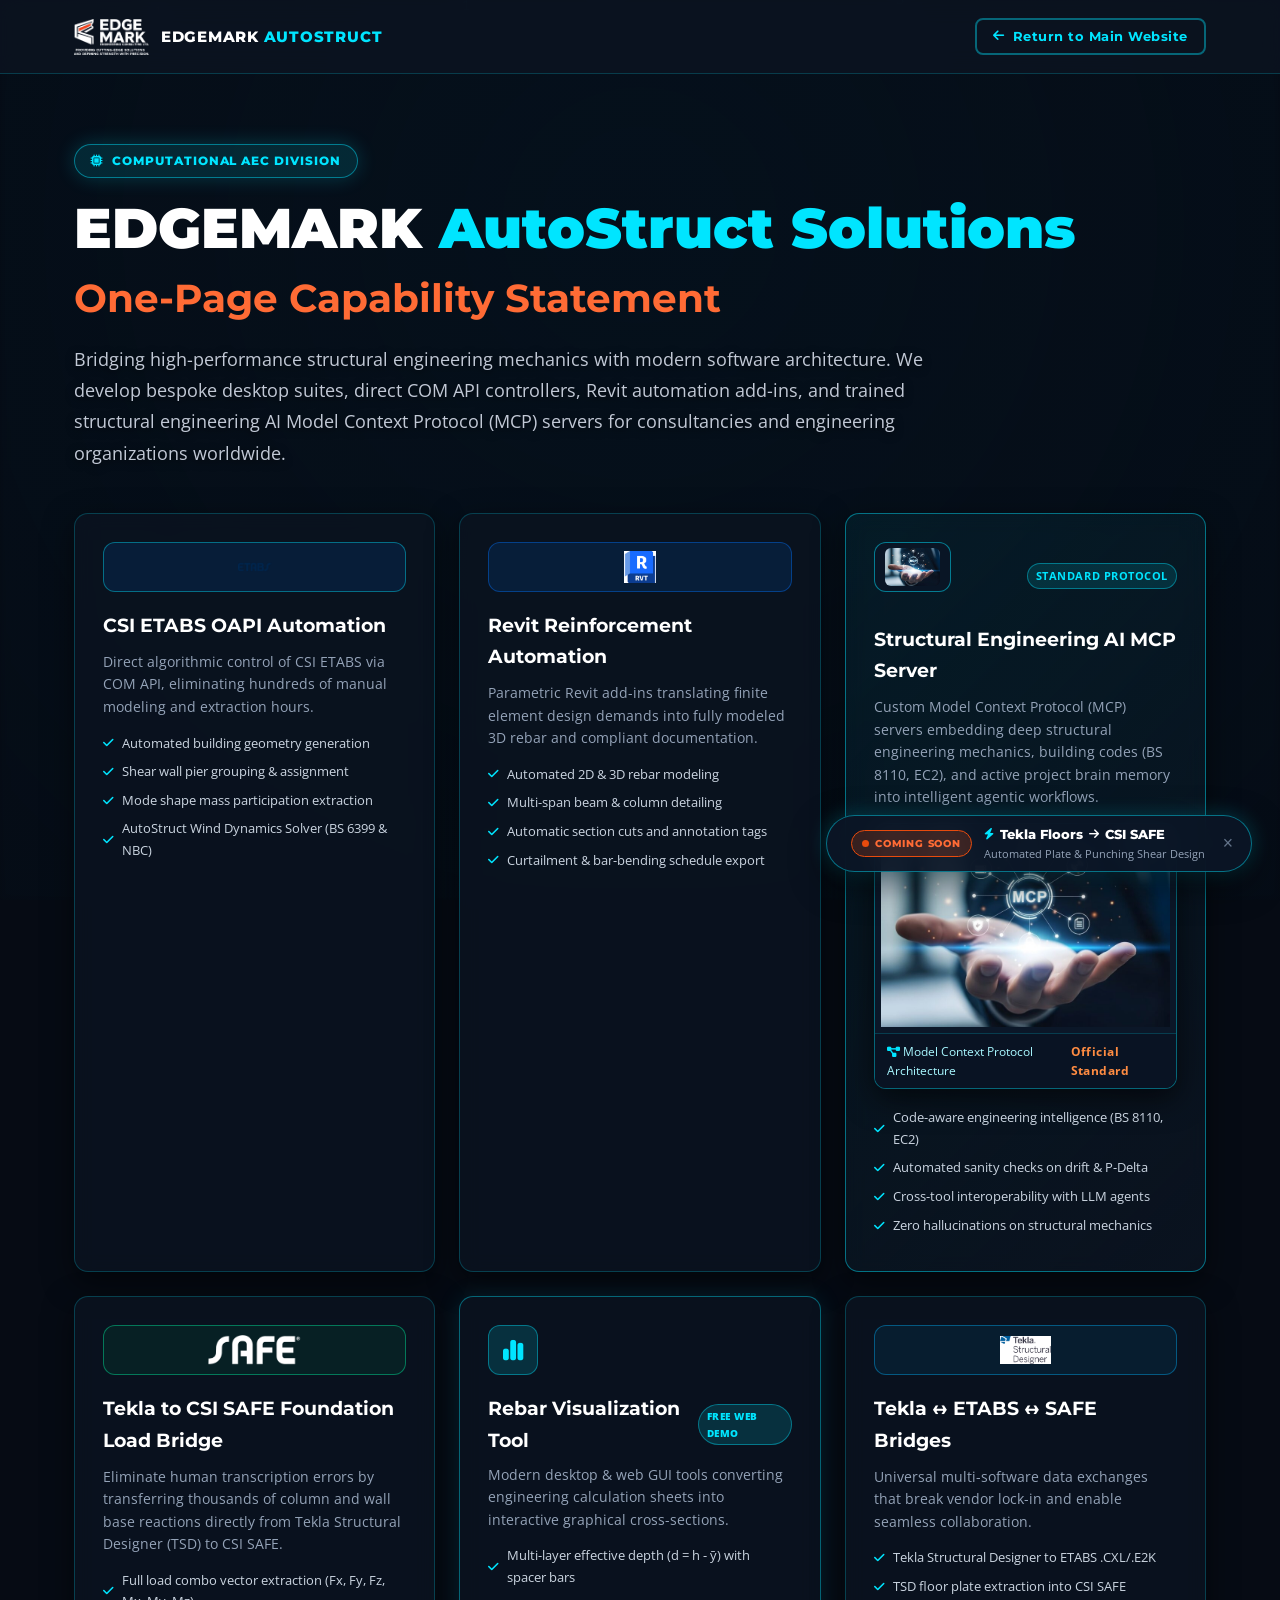
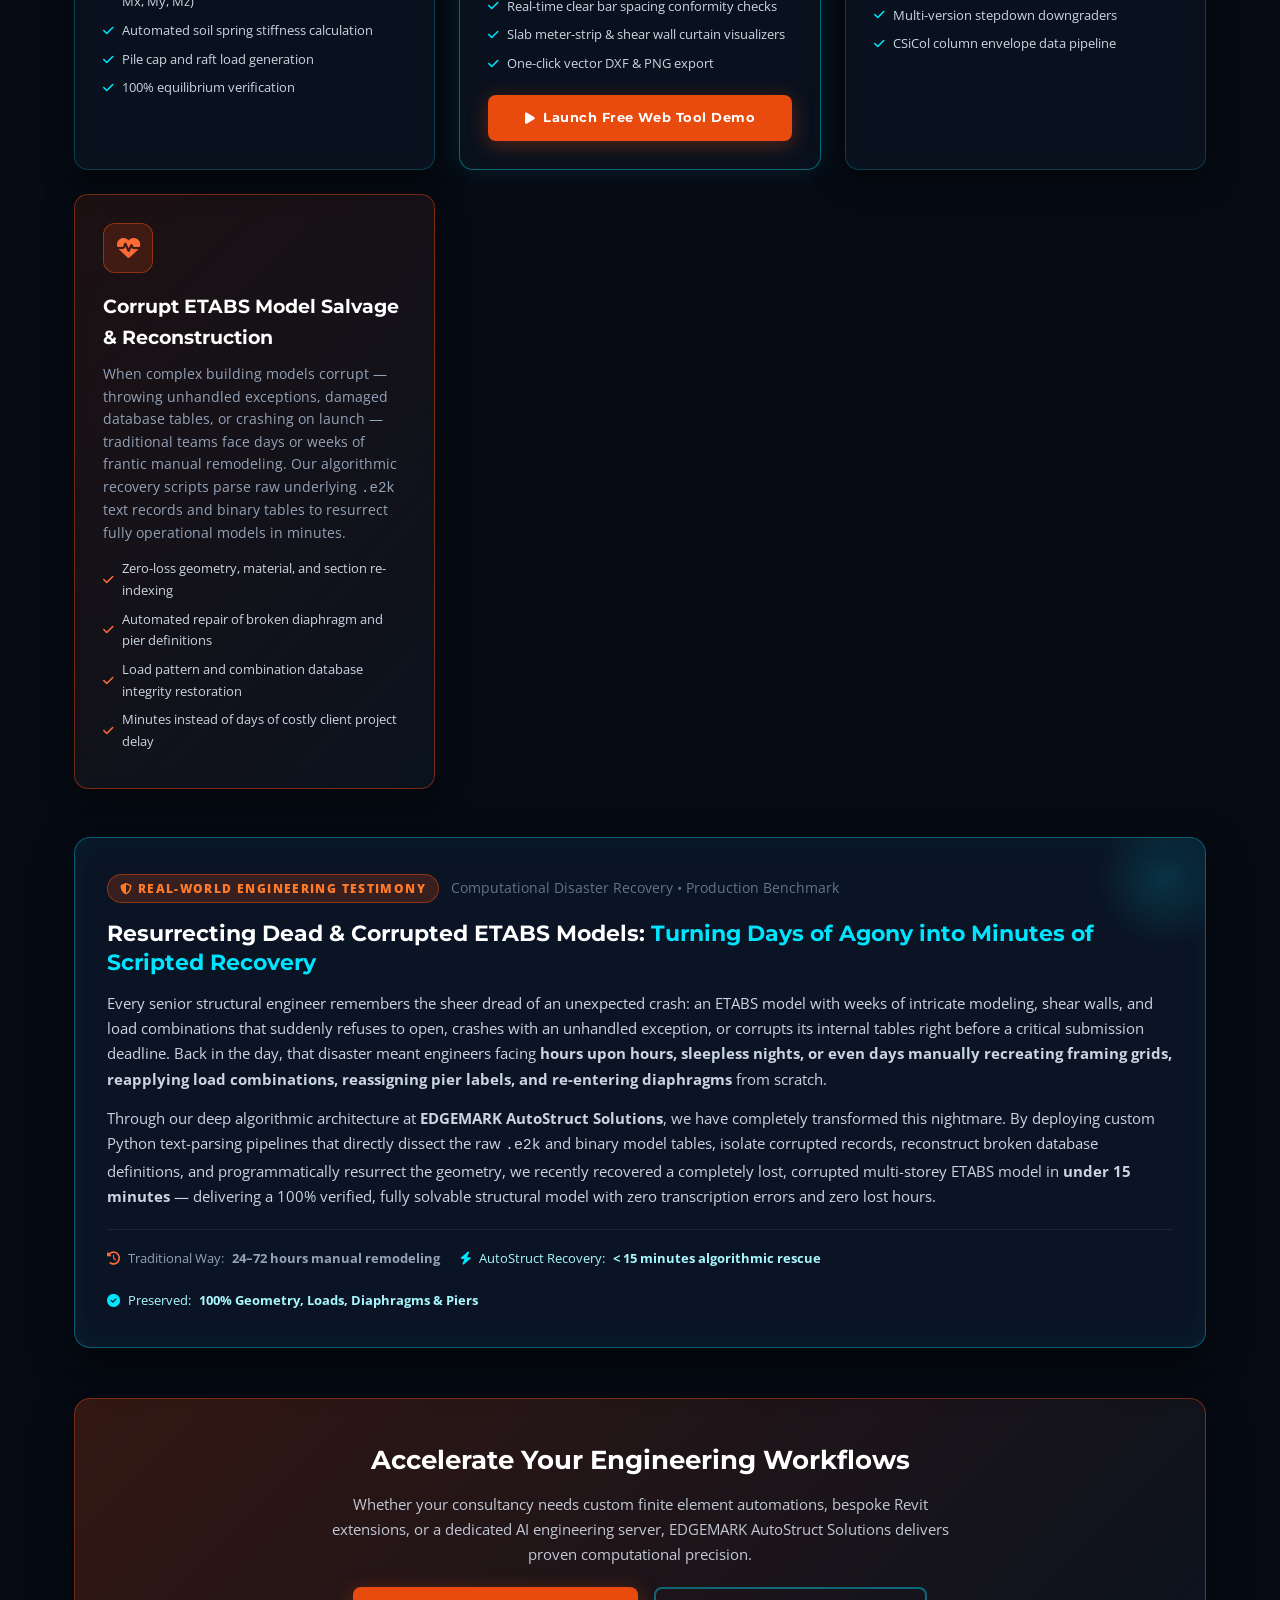
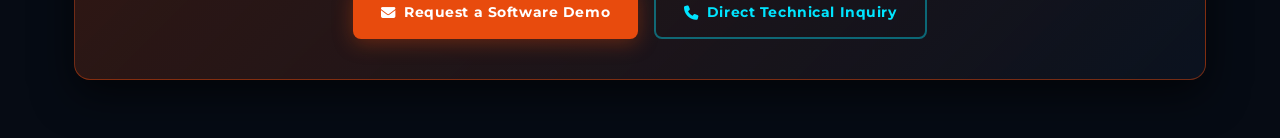
==== commit 5b2fcad6: "fix(content): correct Foundation Load Bridge source to Tekla Structural Designer (TSD) -> CSI SAFE a" ====
--- a/autostruct-capability.html
+++ b/autostruct-capability.html
@@ -270,8 +270,8 @@
         <!-- 4: Foundation Load Bridge -->
         <div class="cap-card">
           <div class="cap-card-icon" style="width:auto; padding:6px 12px; background:rgba(0,102,68,0.18); border-color:rgba(0,255,170,0.4);"><img src="assets/images/brands/safe.png" alt="CSI SAFE Official Logo" style="height:30px; width:auto; object-fit:contain;" /></div>
-          <h3>SAFE Foundation Load Bridge</h3>
-          <p>Eliminate human transcription errors by transferring thousands of column and wall base reactions directly from ETABS to SAFE.</p>
+          <h3>Tekla to CSI SAFE Foundation Load Bridge</h3>
+          <p>Eliminate human transcription errors by transferring thousands of column and wall base reactions directly from Tekla Structural Designer (TSD) to CSI SAFE.</p>
           <ul>
             <li><i class="fa-solid fa-check"></i> Full load combo vector extraction (Fx, Fy, Fz, Mx, My, Mz)</li>
             <li><i class="fa-solid fa-check"></i> Automated soil spring stiffness calculation</li>
--- a/assets/css/style.css
+++ b/assets/css/style.css
@@ -58,7 +58,7 @@
 
 }
 
-html { scroll-behavior: smooth; font-size: 16px; }
+html { scroll-behavior: smooth; font-size: 16px; overflow-x: hidden; width: 100%; max-width: 100vw; }
 
 body {
 
@@ -72,6 +72,12 @@
 
   overflow-x: hidden;
 
+  width: 100%;
+
+  max-width: 100vw;
+
+  position: relative;
+
 }
 
 a { color: inherit; text-decoration: none; }
@@ -244,11 +250,13 @@
 
 .nav-container {
 
-  max-width: 1200px;
+  max-width: 1320px;
+
+  width: 100%;
 
   margin: 0 auto;
 
-  padding: 0 24px;
+  padding: 0 20px;
 
   height: 100%;
 
@@ -256,7 +264,9 @@
 
   align-items: center;
 
-  gap: 36px;
+  justify-content: space-between;
+
+  gap: 16px;
 
 }
 
@@ -270,13 +280,15 @@
 
   padding: 4px 0;
 
+  flex-shrink: 0;
+
 }
 
 .nav-logo img {
 
-  height: 64px;
-
-  max-height: 72px;
+  height: 56px;
+
+  max-height: 64px;
 
   width: auto;
 
@@ -302,23 +314,29 @@
 
   display: flex;
 
-  gap: 32px;
+  gap: 14px;
 
   flex: 1;
 
   justify-content: center;
 
+  align-items: center;
+
+  white-space: nowrap;
+
+  flex-wrap: nowrap;
+
 }
 
 .nav-link {
 
   font-family: var(--font-head);
 
-  font-size: 0.85rem;
+  font-size: 0.8rem;
 
   font-weight: 600;
 
-  letter-spacing: 0.04em;
+  letter-spacing: 0.02em;
 
   color: rgba(255,255,255,0.8);
 
@@ -326,7 +344,9 @@
 
   position: relative;
 
-  padding-bottom: 4px;
+  padding-bottom: 2px;
+
+  white-space: nowrap;
 
 }
 
@@ -3567,6 +3587,34 @@
 
 @media (max-width: 1100px) {
 
+  :root { --nav-h: 68px; }
+
+  .nav-links, .nav-cta { display: none; }
+
+  .nav-hamburger { display: flex; }
+
+  .nav-links.open {
+
+    display: flex;
+
+    flex-direction: column;
+
+    position: fixed;
+
+    top: var(--nav-h); left: 0; right: 0;
+
+    background: var(--navy-dark);
+
+    padding: 24px;
+
+    gap: 16px;
+
+    box-shadow: var(--shadow-md);
+
+  }
+
+  .nav-links.open .nav-link { font-size: 1rem; }
+
   .services-grid { grid-template-columns: 1fr 1fr; }
 
   .tech-grid { grid-template-columns: repeat(2, 1fr); }
@@ -3584,34 +3632,6 @@
 }
 
 @media (max-width: 900px) {
-
-  :root { --nav-h: 68px; }
-
-  .nav-links, .nav-cta { display: none; }
-
-  .nav-hamburger { display: flex; }
-
-  .nav-links.open {
-
-    display: flex;
-
-    flex-direction: column;
-
-    position: fixed;
-
-    top: var(--nav-h); left: 0; right: 0;
-
-    background: var(--navy-dark);
-
-    padding: 24px;
-
-    gap: 16px;
-
-    box-shadow: var(--shadow-md);
-
-  }
-
-  .nav-links.open .nav-link { font-size: 1rem; }
 
   .about-grid, .flagship-grid, .contact-grid { grid-template-columns: 1fr; gap: 48px; }
 
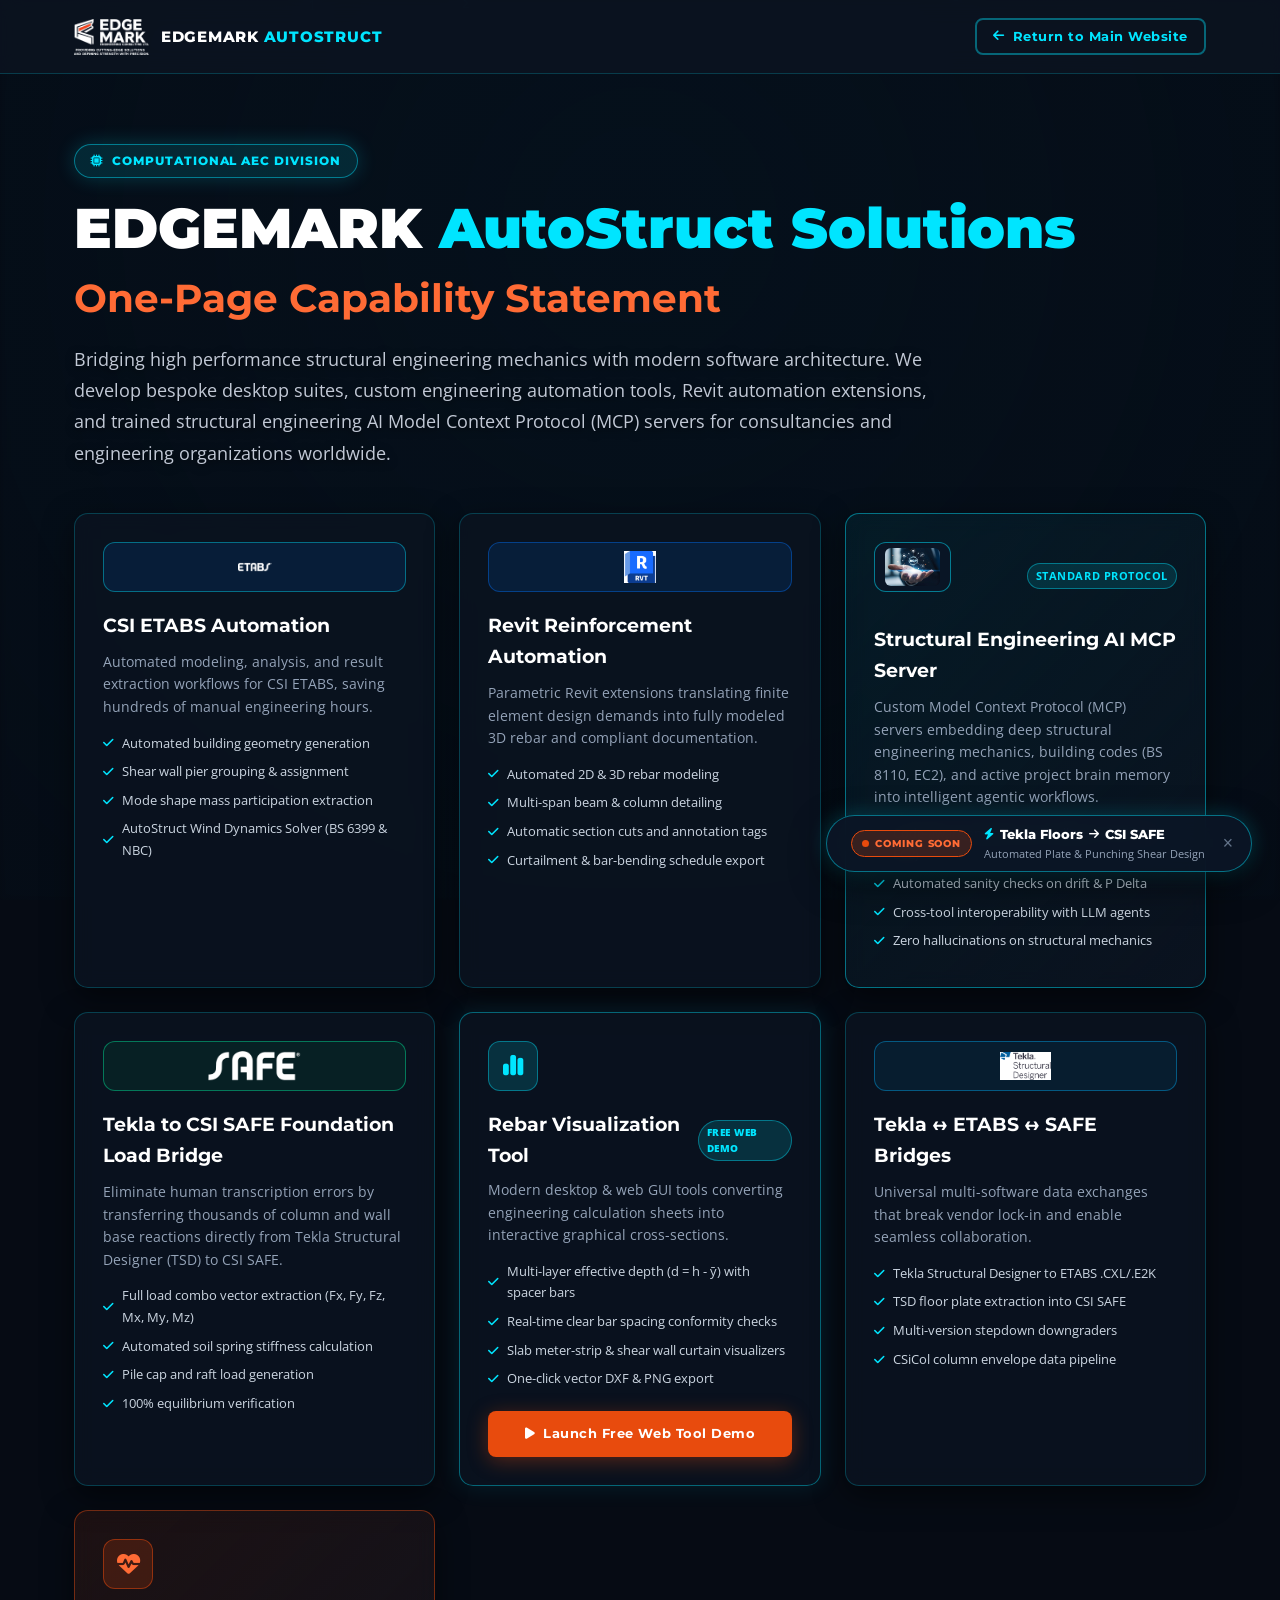
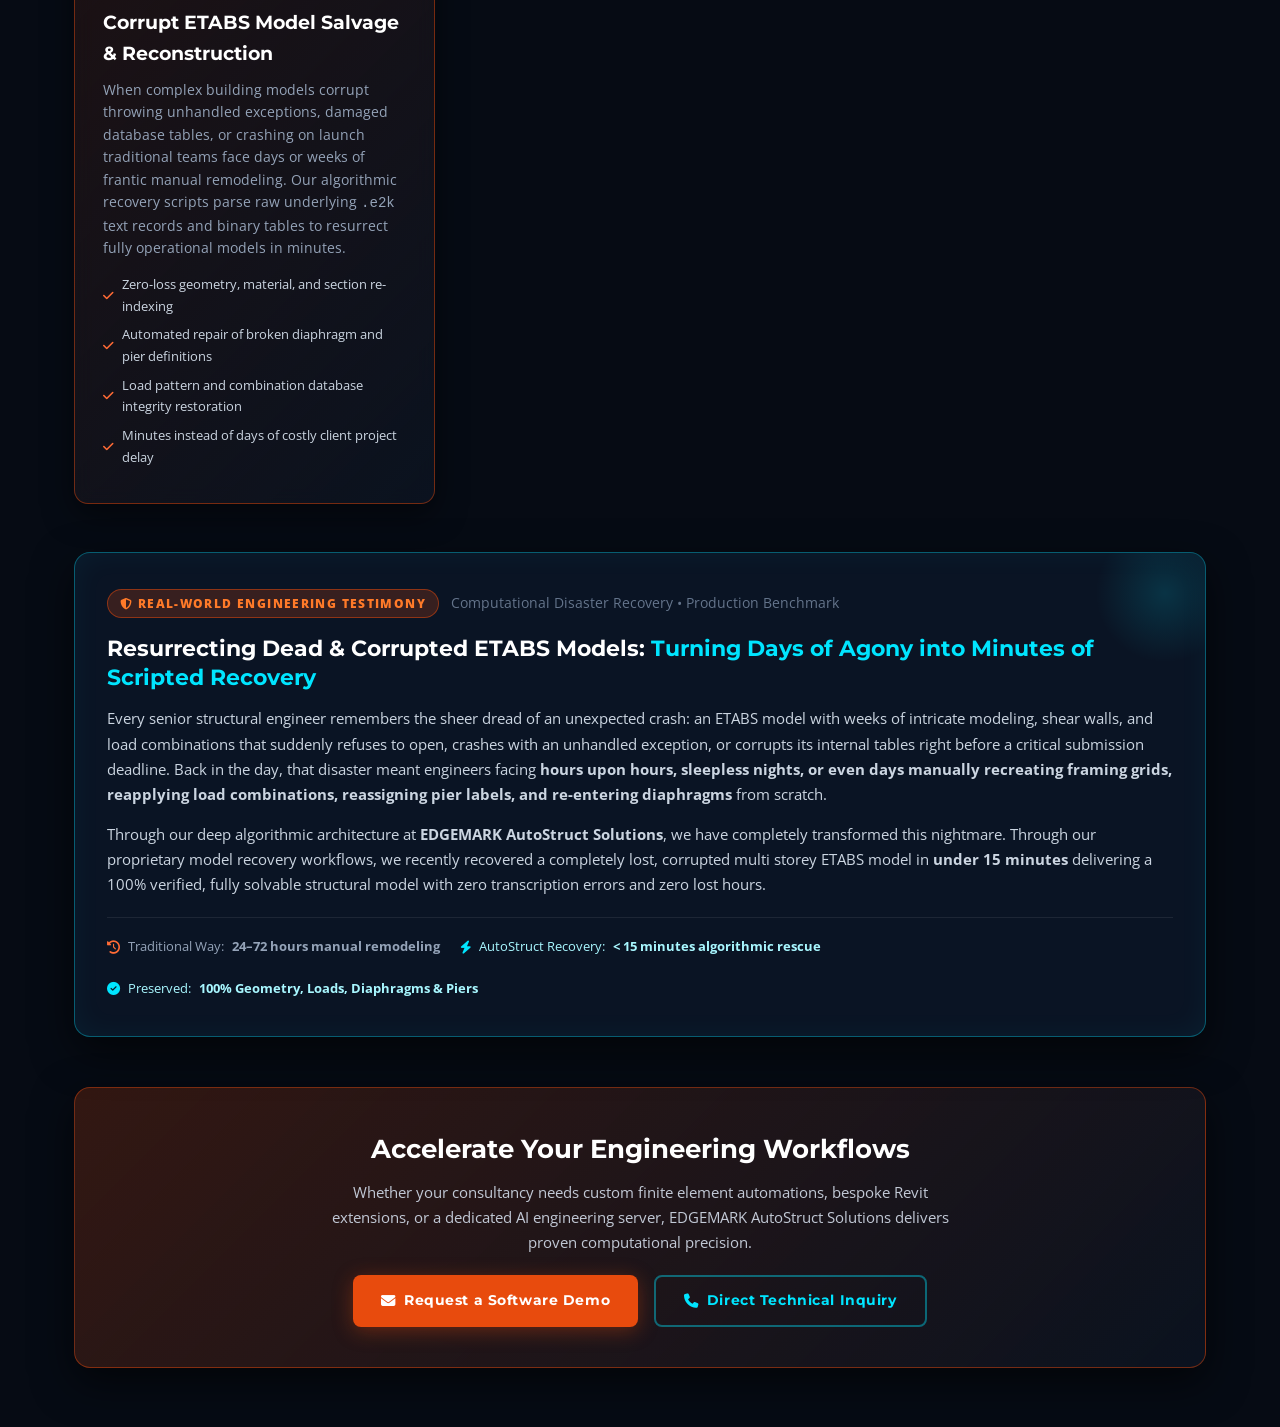
==== commit 6f8f4d32: "feat(autostruct-studio): 7-module rebar web suite, download button, 10mm min bars, 3D column icon, w" ====
--- a/autostruct-capability.html
+++ b/autostruct-capability.html
@@ -2,9 +2,9 @@
 <html lang="en">
 <head>
   <meta charset="UTF-8" />
-  <meta name="viewport" content="width=device-width, initial-scale=1.0" />
+  <meta name="viewport" content="width=1280" />
   <title>EDGEMARK AutoStruct Solutions | Capability Statement</title>
-  <meta name="description" content="EDGEMARK AutoStruct Solutions — Computational engineering, custom software automation, AI MCP servers, and API integration for the AEC industry." />
+  <meta name="description" content="EDGEMARK AutoStruct Solutions Computational engineering, custom software automation, AI MCP servers, and API integration for the AEC industry." />
   <link rel="icon" type="image/png" href="assets/images/logo-navbar.png" />
   <link rel="preconnect" href="https://fonts.googleapis.com" />
   <link rel="preconnect" href="https://fonts.gstatic.com" crossorigin />
@@ -179,6 +179,7 @@
       .cap-grid { grid-template-columns: 1fr; }
     }
   </style>
+  <style>html, body { min-width: 1200px; }</style>
 </head>
 <body>
 
@@ -193,7 +194,7 @@
         <img src="assets/images/logo-navbar.png" alt="EDGEMARK" style="height:36px; width:auto;" />
         <span style="font-family:var(--font-head); font-weight:800; font-size:0.95rem; color:#fff; letter-spacing:0.05em;">EDGEMARK <span style="color:#00e5ff;">AUTOSTRUCT</span></span>
       </a>
-      <a href="index.html#services" class="btn btn-outline" style="font-size:0.8rem; padding:6px 16px; border-color:rgba(0,229,255,0.4); color:#00e5ff;">
+      <a href="index.html" class="btn btn-outline" style="font-size:0.8rem; padding:6px 16px; border-color:rgba(0,229,255,0.4); color:#00e5ff;">
         <i class="fa-solid fa-arrow-left"></i> Return to Main Website
       </a>
     </div>
@@ -210,7 +211,7 @@
         <span style="font-size:0.7em; color:var(--orange-light); font-weight:700;">One-Page Capability Statement</span>
       </h1>
       <p class="cap-subtitle">
-        Bridging high-performance structural engineering mechanics with modern software architecture. We develop bespoke desktop suites, direct COM API controllers, Revit automation add-ins, and trained structural engineering AI Model Context Protocol (MCP) servers for consultancies and engineering organizations worldwide.
+        Bridging high performance structural engineering mechanics with modern software architecture. We develop bespoke desktop suites, custom engineering automation tools, Revit automation extensions, and trained structural engineering AI Model Context Protocol (MCP) servers for consultancies and engineering organizations worldwide.
       </p>
 
       <!-- 6 Pillar Capabilities Grid -->
@@ -218,9 +219,9 @@
 
         <!-- 1: CSI ETABS Automation -->
         <div class="cap-card">
-          <div class="cap-card-icon" style="width:auto; padding:6px 12px; background:rgba(0,102,204,0.15); border-color:rgba(0,229,255,0.4);"><img src="assets/images/brands/etabs-logo.webp" alt="CSI ETABS Official Logo" style="height:34px; width:auto; object-fit:contain;" /></div>
-          <h3>CSI ETABS OAPI Automation</h3>
-          <p>Direct algorithmic control of CSI ETABS via COM API, eliminating hundreds of manual modeling and extraction hours.</p>
+          <div class="cap-card-icon" style="width:auto; padding:6px 12px; background:rgba(0,102,204,0.15); border-color:rgba(0,229,255,0.4);"><img src="assets/images/brands/etabs-logo.webp" alt="CSI ETABS Official Logo" style="height:34px; width:auto; object-fit:contain; filter:brightness(0) invert(1);" /></div>
+          <h3>CSI ETABS Automation</h3>
+          <p>Automated modeling, analysis, and result extraction workflows for CSI ETABS, saving hundreds of manual engineering hours.</p>
           <ul>
             <li><i class="fa-solid fa-check"></i> Automated building geometry generation</li>
             <li><i class="fa-solid fa-check"></i> Shear wall pier grouping &amp; assignment</li>
@@ -233,7 +234,7 @@
         <div class="cap-card">
           <div class="cap-card-icon" style="width:auto; padding:6px 12px; background:rgba(0,119,255,0.12); border-color:rgba(0,119,255,0.4);"><img src="assets/images/brands/revit-logo.png" alt="Autodesk Revit Official Logo" style="height:32px; width:auto; object-fit:contain;" /></div>
           <h3>Revit Reinforcement Automation</h3>
-          <p>Parametric Revit add-ins translating finite element design demands into fully modeled 3D rebar and compliant documentation.</p>
+          <p>Parametric Revit extensions translating finite element design demands into fully modeled 3D rebar and compliant documentation.</p>
           <ul>
             <li><i class="fa-solid fa-check"></i> Automated 2D &amp; 3D rebar modeling</li>
             <li><i class="fa-solid fa-check"></i> Multi-span beam &amp; column detailing</li>
@@ -252,16 +253,9 @@
           </div>
           <h3>Structural Engineering AI MCP Server</h3>
           <p>Custom Model Context Protocol (MCP) servers embedding deep structural engineering mechanics, building codes (BS 8110, EC2), and active project brain memory into intelligent agentic workflows.</p>
-          <div class="mcp-showcase-box" style="margin: 14px 0 18px 0; border-radius: 12px; overflow: hidden; border: 1px solid rgba(0, 229, 255, 0.4); background: #08111e; box-shadow: 0 10px 30px rgba(0,0,0,0.6);">
-            <img src="assets/images/brands/mcp-logo.jpg" alt="Model Context Protocol (MCP) Standard Architecture" style="width: 100%; height: auto; max-height: 240px; object-fit: contain; display: block; background: #0b1728; padding: 6px;" />
-            <div style="padding: 8px 12px; background: rgba(10, 20, 35, 0.95); border-top: 1px solid rgba(0, 229, 255, 0.2); display: flex; justify-content: space-between; align-items: center; font-size: 0.72rem; color: #a8f7ff;">
-              <span><i class="fa-solid fa-diagram-project" style="color: #00e5ff;"></i> Model Context Protocol Architecture</span>
-              <span style="color: #ff8c42; font-weight: 700; letter-spacing: 0.04em;">Official Standard</span>
-            </div>
-          </div>
           <ul>
             <li><i class="fa-solid fa-check"></i> Code-aware engineering intelligence (BS 8110, EC2)</li>
-            <li><i class="fa-solid fa-check"></i> Automated sanity checks on drift &amp; P-Delta</li>
+            <li><i class="fa-solid fa-check"></i> Automated sanity checks on drift &amp; P Delta</li>
             <li><i class="fa-solid fa-check"></i> Cross-tool interoperability with LLM agents</li>
             <li><i class="fa-solid fa-check"></i> Zero hallucinations on structural mechanics</li>
           </ul>
@@ -319,7 +313,7 @@
           </div>
           <h3 style="color: #ffffff;">Corrupt ETABS Model Salvage &amp; Reconstruction</h3>
           <p>
-            When complex building models corrupt — throwing unhandled exceptions, damaged database tables, or crashing on launch — traditional teams face days or weeks of frantic manual remodeling. Our algorithmic recovery scripts parse raw underlying <code>.e2k</code> text records and binary tables to resurrect fully operational models in minutes.
+            When complex building models corrupt throwing unhandled exceptions, damaged database tables, or crashing on launch traditional teams face days or weeks of frantic manual remodeling. Our algorithmic recovery scripts parse raw underlying <code>.e2k</code> text records and binary tables to resurrect fully operational models in minutes.
           </p>
           <ul>
             <li><i class="fa-solid fa-check" style="color: #ff6b35;"></i> Zero-loss geometry, material, and section re-indexing</li>
@@ -347,7 +341,7 @@
           Every senior structural engineer remembers the sheer dread of an unexpected crash: an ETABS model with weeks of intricate modeling, shear walls, and load combinations that suddenly refuses to open, crashes with an unhandled exception, or corrupts its internal tables right before a critical submission deadline. Back in the day, that disaster meant engineers facing <strong>hours upon hours, sleepless nights, or even days manually recreating framing grids, reapplying load combinations, reassigning pier labels, and re-entering diaphragms</strong> from scratch.
         </p>
         <p style="color: #cbd5e1; font-size: 0.93rem; line-height: 1.7; margin-bottom: 20px;">
-          Through our deep algorithmic architecture at <strong>EDGEMARK AutoStruct Solutions</strong>, we have completely transformed this nightmare. By deploying custom Python text-parsing pipelines that directly dissect the raw <code>.e2k</code> and binary model tables, isolate corrupted records, reconstruct broken database definitions, and programmatically resurrect the geometry, we recently recovered a completely lost, corrupted multi-storey ETABS model in <strong>under 15 minutes</strong> — delivering a 100% verified, fully solvable structural model with zero transcription errors and zero lost hours.
+          Through our deep algorithmic architecture at <strong>EDGEMARK AutoStruct Solutions</strong>, we have completely transformed this nightmare. Through our proprietary model recovery workflows, we recently recovered a completely lost, corrupted multi storey ETABS model in <strong>under 15 minutes</strong> delivering a 100% verified, fully solvable structural model with zero transcription errors and zero lost hours.
         </p>
         <div style="display: flex; gap: 20px; flex-wrap: wrap; border-top: 1px solid rgba(255,255,255,0.08); padding-top: 18px;">
           <div style="display: flex; align-items: center; gap: 8px; color: #94a3b8; font-size: 0.82rem;">
@@ -371,7 +365,7 @@
         </p>
         <div style="display:flex; justify-content:center; gap:16px; flex-wrap:wrap;">
           <a href="index.html#contact" class="btn btn-primary"><i class="fa-solid fa-envelope"></i> Request a Software Demo</a>
-          <a href="mailto:wasleeyung@gmail.com" class="btn btn-outline" style="border-color:rgba(0,229,255,0.4); color:#00e5ff;"><i class="fa-solid fa-phone"></i> Direct Technical Inquiry</a>
+          <a href="mailto:info@edgemarkconsult.com" class="btn btn-outline" style="border-color:rgba(0,229,255,0.4); color:#00e5ff;"><i class="fa-solid fa-phone"></i> Direct Technical Inquiry</a>
         </div>
       </div>
 
@@ -386,7 +380,7 @@
       const ctx = canvas.getContext('2d');
 
       let width = 0, height = 0, columns = 0, drops = [], speeds = [];
-      const chars = '011001010111001010101011010010101XYZΔσμεθkN/m²ΣλETABS.SapModel.SetFrameLoad()def_calc_rebar_shear()=>0x4F8A;101010101010AutoStruct.run()Revit.CreateRebar()'.split('');
+      const chars = '011001010111001010101011010010101XYZΔσμεθkN/m²Σλ0101ΔσμεθkN/m²ΣλEI/L²M/Zτ=V/A'.split('');
       const fontSize = 14;
 
       function resize() {
--- a/assets/css/style.css
+++ b/assets/css/style.css
@@ -311,21 +311,86 @@
 }
 
 .nav-links {
-
-  display: flex;
-
-  gap: 14px;
-
+  display: flex;
+  gap: 24px;
   flex: 1;
-
   justify-content: center;
-
-  align-items: center;
-
+  align-items: center;
   white-space: nowrap;
-
   flex-wrap: nowrap;
-
+}
+
+/* Navbar Dropdown for AutoStruct Tools */
+.nav-dropdown {
+  position: relative;
+}
+.nav-dropdown-trigger {
+  display: inline-flex;
+  align-items: center;
+  gap: 6px;
+  cursor: pointer;
+}
+.nav-dropdown-trigger i.fa-chevron-down {
+  font-size: 0.65rem;
+  transition: transform 0.2s ease;
+}
+.nav-dropdown:hover .nav-dropdown-trigger i.fa-chevron-down,
+.nav-dropdown:focus-within .nav-dropdown-trigger i.fa-chevron-down {
+  transform: rotate(180deg);
+}
+.nav-dropdown-menu {
+  position: absolute;
+  top: calc(100% + 12px);
+  left: 50%;
+  transform: translateX(-50%) translateY(6px);
+  min-width: 240px;
+  background: rgba(11, 19, 32, 0.97);
+  backdrop-filter: blur(14px);
+  border: 1px solid rgba(0, 229, 255, 0.28);
+  border-radius: 12px;
+  padding: 8px;
+  box-shadow: 0 18px 40px rgba(0, 0, 0, 0.55);
+  opacity: 0;
+  visibility: hidden;
+  transition: opacity 0.2s ease, transform 0.2s ease, visibility 0.2s ease;
+  z-index: 1200;
+  list-style: none;
+}
+.nav-dropdown:hover .nav-dropdown-menu,
+.nav-dropdown:focus-within .nav-dropdown-menu {
+  opacity: 1;
+  visibility: visible;
+  transform: translateX(-50%) translateY(0);
+}
+.nav-dropdown-menu::before {
+  content: '';
+  position: absolute;
+  top: -14px;
+  left: 0;
+  right: 0;
+  height: 14px;
+}
+.nav-dropdown-menu li a {
+  display: flex;
+  align-items: center;
+  gap: 10px;
+  padding: 10px 12px;
+  border-radius: 8px;
+  color: rgba(255, 255, 255, 0.85);
+  font-family: var(--font-head);
+  font-size: 0.78rem;
+  font-weight: 600;
+  text-decoration: none;
+  transition: background 0.15s ease, color 0.15s ease;
+}
+.nav-dropdown-menu li a:hover {
+  background: rgba(0, 229, 255, 0.1);
+  color: #00e5ff;
+}
+.nav-dropdown-menu li a i {
+  width: 16px;
+  text-align: center;
+  color: #00e5ff;
 }
 
 .nav-link {
@@ -371,6 +436,10 @@
 .nav-link:hover::after, .nav-link.active::after { width: 100%; }
 
 .nav-cta { flex-shrink: 0; }
+.mobile-only { display: none !important; }
+@media (max-width: 1100px) {
+  .mobile-only { display: block !important; }
+}
 
 .nav-hamburger {
 
@@ -3856,40 +3925,41 @@
   display: inline-flex;
   align-items: center;
   justify-content: center;
-  height: 54px;
-  min-width: 54px;
-  padding: 6px 12px;
-  background: rgba(255, 255, 255, 0.04);
-  border: 1px solid rgba(255, 255, 255, 0.1);
+  height: 64px;
+  min-width: 64px;
+  padding: 8px 16px;
+  background: rgba(255, 255, 255, 0.05);
+  border: 1px solid rgba(0, 229, 255, 0.2);
   border-radius: 12px;
   margin-bottom: 16px;
+  box-shadow: 0 4px 16px rgba(0, 0, 0, 0.35);
   transition: all 0.3s ease;
 }
 
 .tech-card:hover .brand-logo-wrap {
-  background: rgba(0, 229, 255, 0.08);
-  border-color: rgba(0, 229, 255, 0.4);
+  background: rgba(0, 229, 255, 0.1);
+  border-color: rgba(0, 229, 255, 0.5);
   transform: translateY(-2px);
-  box-shadow: 0 8px 24px rgba(0, 229, 255, 0.2);
+  box-shadow: 0 8px 24px rgba(0, 229, 255, 0.3);
 }
 
 .brand-software-logo {
-  max-height: 38px;
-  max-width: 130px;
+  max-height: 48px;
+  max-width: 170px;
   width: auto;
   height: auto;
   object-fit: contain;
-  filter: drop-shadow(0 2px 6px rgba(0,0,0,0.4));
+  filter: drop-shadow(0 2px 8px rgba(0,0,0,0.45));
   transition: transform 0.3s ease;
 }
 
 .brand-logo-wrap.duo-logos {
-  gap: 12px;
-  padding: 6px 14px;
+  gap: 14px;
+  padding: 8px 18px;
 }
 
 .brand-logo-wrap.duo-logos .brand-software-logo {
-  max-height: 32px;
+  max-height: 38px;
 }
 
 .brand-logo-wrap.mcp-logo-badge {
@@ -3899,7 +3969,7 @@
 }
 
 .brand-software-logo.mcp-img {
-  max-height: 42px;
+  max-height: 44px;
   border-radius: 6px;
 }
 
